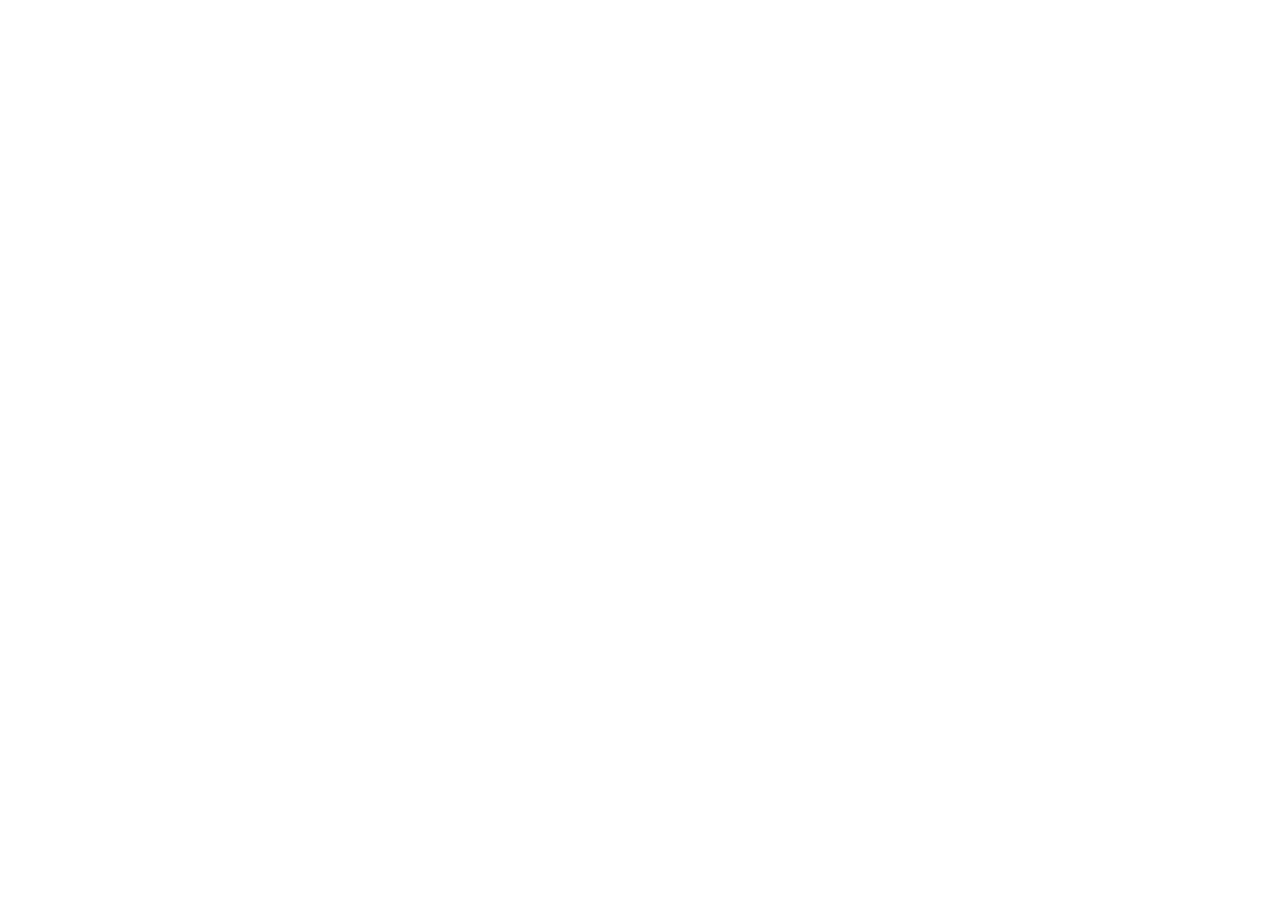
==== index.html @ bda752a5 "Init : Création du dépôt, arborescencedes fichiers et structures HTML de base" ====
<!DOCTYPE html>
<html lang="en">
<head>
    <meta charset="UTF-8">
    <meta name="viewport" content="width=device-width, initial-scale=1.0">
    <title>AfriTalent</title>
    <!-- Lien google fonts -->
    <link rel="stylesheet" href="https://fonts.google.com/specimen/Montserrat">
    <!-- Lien CSS personnel -->
    <link rel="stylesheet" href="CSS/style.css" type="text/css">
    <!-- Lien Bootstrap via CDN : Feuille de style -->
    <link rel="stylesheet" href="https://cdn.jsdelivr.net/npm/bootstrap@5.3.0/dist/css/bootstrap.min.css">
</head>
<body>

    <!-- Contenu de la page -->

    <!-- Bootstrap 5 via CDN: script JavaScript -->
    <script src="https://cdn.jsdelivr.net/npm/bootstrap@5.3.0/dist/js/bootstrap.bundle.min.js"></script>
    
    <!-- Script JS -->
    <script src="JS/main.js"></script>
</body>
</html>
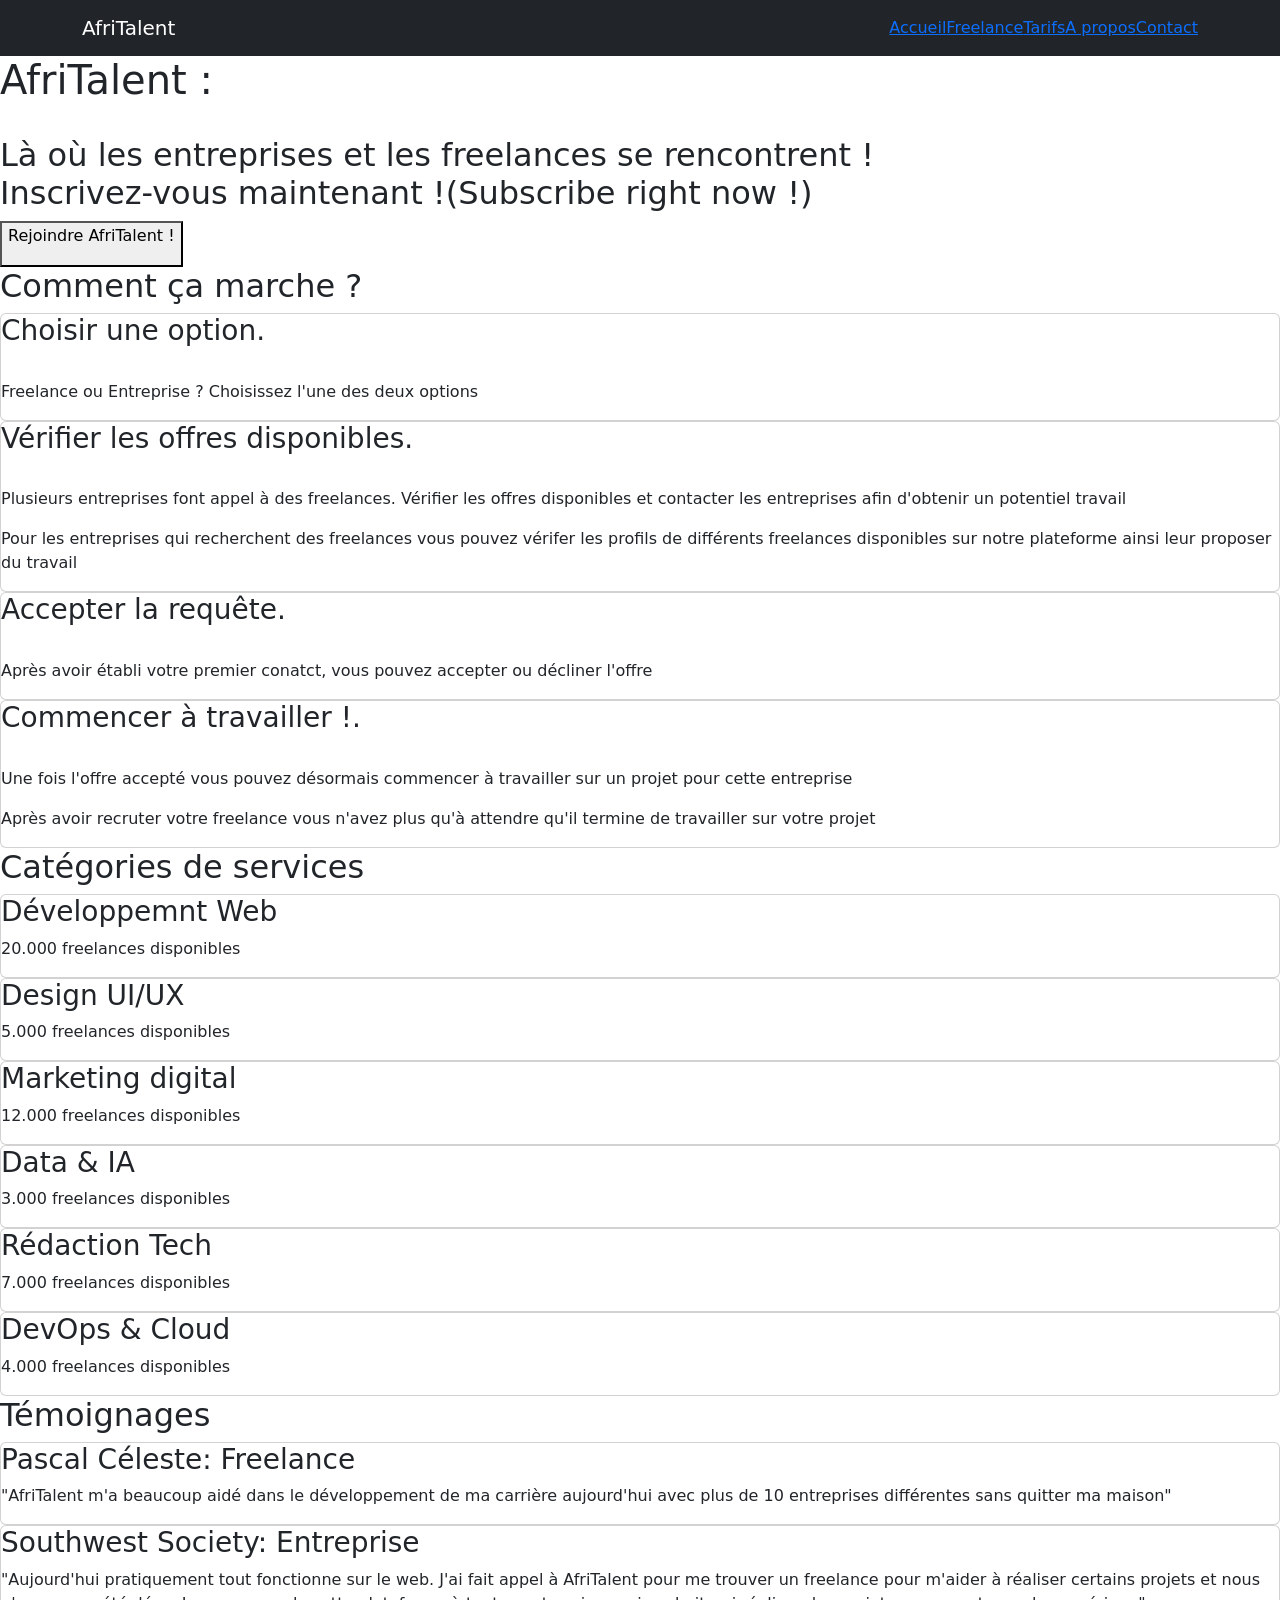
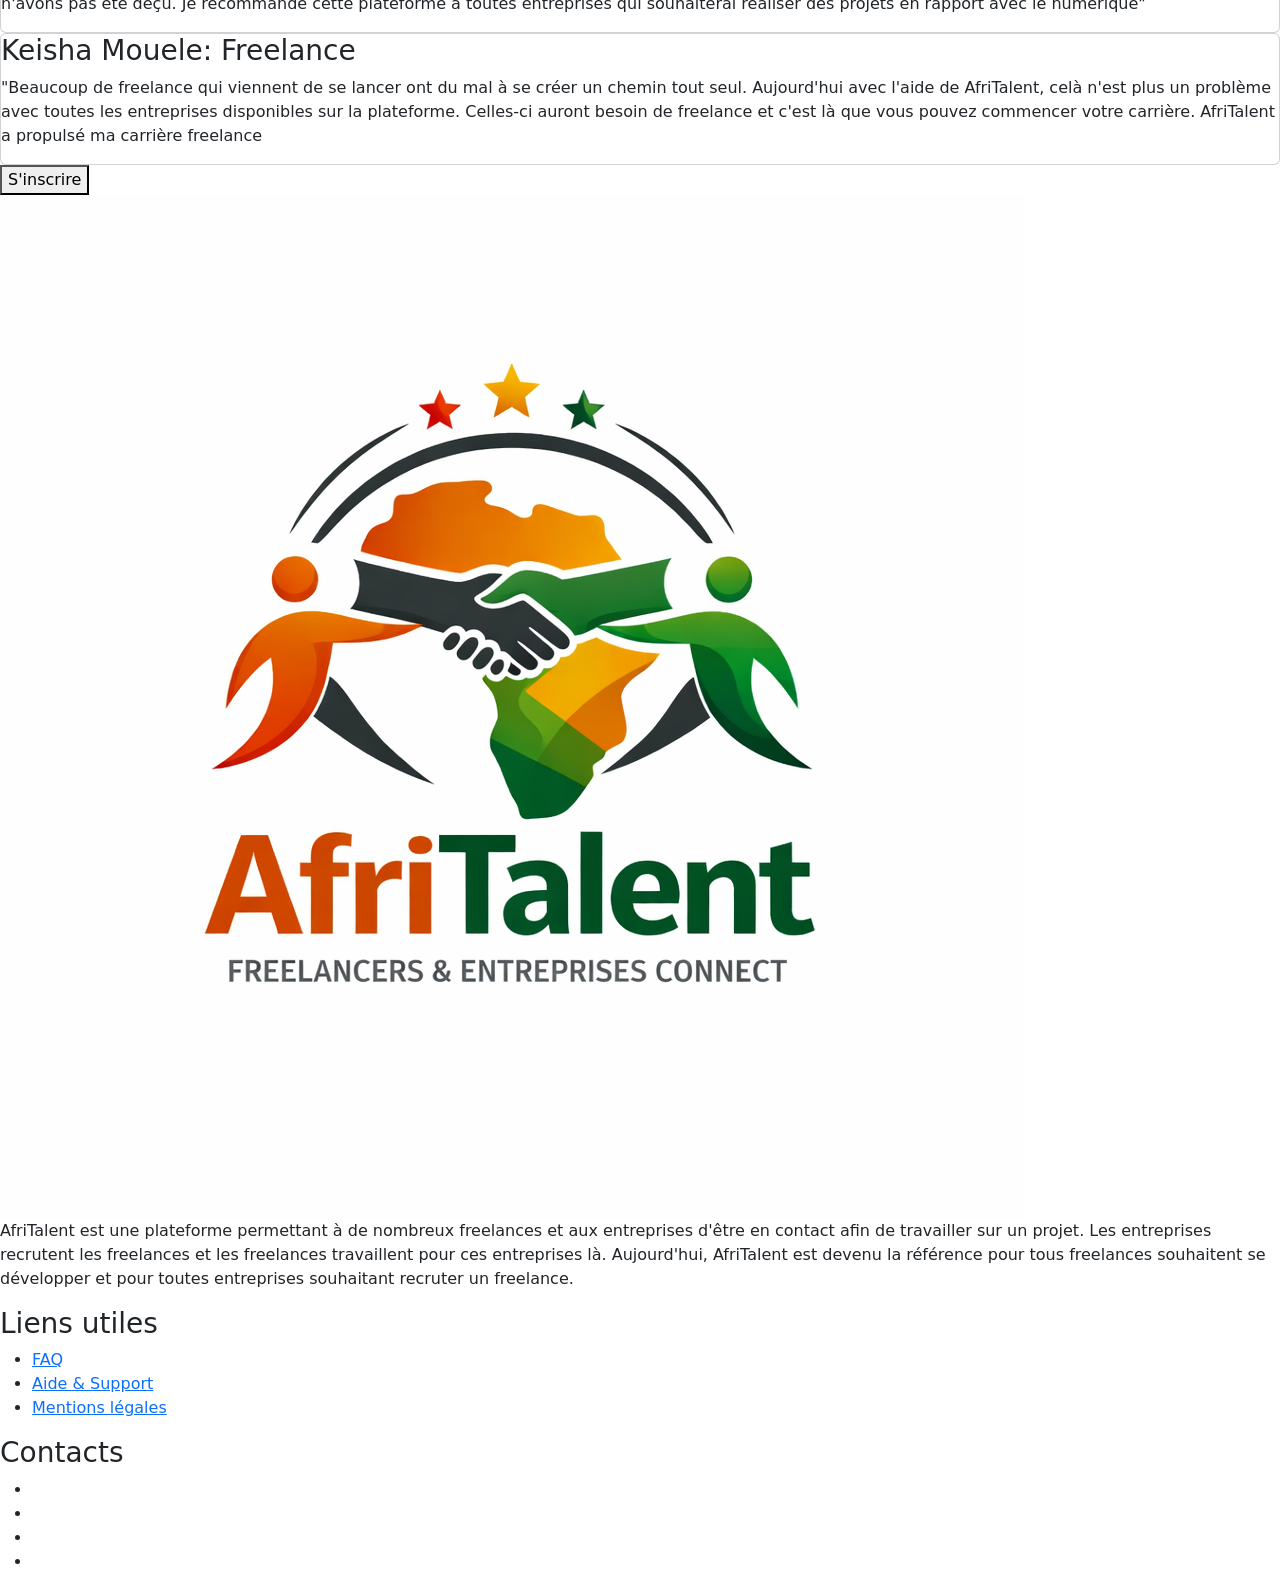
==== commit d4c9a51d: "HTML Structure complète des 5 pages avec sections et contenu texte" ====
--- a/index.html
+++ b/index.html
@@ -12,8 +12,196 @@
     <link rel="stylesheet" href="https://cdn.jsdelivr.net/npm/bootstrap@5.3.0/dist/css/bootstrap.min.css">
 </head>
 <body>
-
-    <!-- Contenu de la page -->
+    <nav class="navbar navbar-expand-lg navbar-dark bg-dark">
+        <div class="container">
+            <a href="index.html" class="navbar-brand">AfriTalent</a>
+            <button class="navbar-toggler" type="button" data-bs-toggle="collapse" data-bs-target="#navMenu" aria-controls="navMenu" aria-expanded="false" aria-label="Toggle navigation">
+                <span class="navbar-toggler-icon"></span>
+            </button>
+            <div class="collapse navbar-collapse" id="navMenu">
+                <ul class="navbar-nav ms-auto">
+                    <li class="nav-item">
+                        <a href="#hero">Accueil</a>
+                    </li>
+                    <li class="nav-item">
+                        <a href="freelances.html">Freelance</a>
+                    </li>
+                    <li class="nav-item">
+                        <a href="tarifs.html">Tarifs</a>
+                    </li>
+                    <li class="nav-item">
+                        <a href="about.html">A propos</a>
+                    </li>
+                    <li class="nav-item">
+                        <a href="contacts.html">Contact</a>
+                    </li>
+                </ul>
+            </div>
+        </div>
+    </nav>
+    <section id="hero">
+        <h1>
+            AfriTalent :
+        </h1> <br>
+        <h2>
+            Là où les entreprises et les freelances se rencontrent ! <br>
+            Inscrivez-vous maintenant !(Subscribe right now !)
+        </h2>
+        <!-- Compteurs JavaScript -->
+        <div>
+            <button id="cta1"><p>Rejoindre AfriTalent !</p></button>
+        </div>
+    </section>
+    <section id="comment_ca_marche">
+        <h2>Comment ça marche ?</h2>
+        <div id="container">
+            <div class="card" id="first">
+                <i class="bi bi-1-circle"></i>
+                <h3>
+                    Choisir une option.
+                </h3><br>
+                <p>Freelance ou Entreprise ? Choisissez l'une des deux options</p>
+            </div>
+            <div class="card" id="second">
+                <i class="bi bi-2-circle"></i>
+                <h3>
+                    Vérifier les offres disponibles.
+                </h3><br>
+                <p>Plusieurs entreprises font appel à des freelances. Vérifier les offres disponibles et contacter les entreprises afin d'obtenir un potentiel travail</p>
+                <p>Pour les entreprises qui recherchent des freelances vous pouvez vérifer les profils de différents freelances disponibles sur notre plateforme ainsi leur proposer du travail</p>
+            </div>
+            <div class="card" id="third">
+                <i class="bi bi-3-circle"></i>
+                <h3>
+                    Accepter la requête.
+                </h3><br>
+                <p>Après avoir établi votre premier conatct, vous pouvez accepter ou décliner l'offre</p>
+            </div>
+            <div class="card" id="fourth">
+                <i class="bi bi-4-circle"></i>
+                <h3>
+                    Commencer à travailler !.
+                </h3><br>
+                <p>Une fois l'offre accepté vous pouvez désormais commencer à travailler sur un projet pour cette entreprise</p>
+                <p>Après avoir recruter votre freelance vous n'avez plus qu'à attendre qu'il termine de travailler sur votre projet</p>
+            </div>
+        </div>
+    </section>
+    <section id="categories_de_service">
+        <h2>Catégories de services</h2>
+        <div id="container_2">
+            <div class="card" id="div1">
+                <h3>Développemnt Web</h3>
+                <p>20.000 freelances disponibles</p>
+            </div>        
+            <div class="card" id="div2">
+                <h3>Design UI/UX</h3>
+                <p>5.000 freelances disponibles</p>
+            </div>
+            <div class="card" id="div3">
+                <h3>Marketing digital</h3>
+                <p>12.000 freelances disponibles</p>
+            </div>
+            <div class="card" id="div4">
+                <h3>Data & IA</h3>
+                <p>3.000 freelances disponibles</p>
+            </div>
+            <div class="card" id="div5">
+                <h3>Rédaction Tech</h3>
+                <p>7.000 freelances disponibles</p>
+            </div>
+            <div class="card" id="div6">
+                <h3>DevOps & Cloud</h3>
+                <p>4.000 freelances disponibles</p>
+            </div>
+        </div>
+    </section>
+    <section id="temoignages">
+        <h2>Témoignages</h2>
+        <div id="container_3">
+            <div class="card" id="tem1">
+                <i class="bi bi-person"></i>
+                <h3>Pascal Céleste: Freelance</h3>
+                <p>"AfriTalent m'a beaucoup aidé dans le développement de ma carrière aujourd'hui avec plus de 10 entreprises différentes sans quitter ma maison"</p>
+                <i class="bi bi-star-fill"></i>
+                <i class="bi bi-star-fill"></i>
+                <i class="bi bi-star-fill"></i>
+                <i class="bi bi-star-fill"></i>
+                <i class="bi bi-star-fill"></i>
+            </div>
+            <div class="card" id="tem2">
+                <i class="bi bi-people"></i>
+                <h3>Southwest Society: Entreprise</h3>
+                <p>"Aujourd'hui pratiquement tout fonctionne sur le web. J'ai fait appel à AfriTalent pour me trouver un freelance pour m'aider à réaliser certains projets et nous n'avons pas été déçu. Je recommande cette plateforme à toutes entreprises qui souhaiterai réaliser des projets en rapport avec le numérique"</p>
+                <i class="bi bi-star-fill"></i>
+                <i class="bi bi-star-fill"></i>
+                <i class="bi bi-star-fill"></i>
+                <i class="bi bi-star-fill"></i>
+                <i class="bi bi-star-half"></i>
+            </div>
+            <div class="card" id="tem3">
+                <i class="bi bi-person"></i>
+                <h3>Keisha Mouele: Freelance</h3>
+                <p>"Beaucoup de freelance qui viennent de se lancer ont du mal à se créer un chemin tout seul. Aujourd'hui avec l'aide de AfriTalent, celà n'est plus un problème avec toutes les entreprises disponibles sur la plateforme. Celles-ci auront besoin de freelance et c'est là que vous pouvez commencer votre carrière. AfriTalent a propulsé ma carrière freelance</p>
+                <i class="bi bi-star-fill"></i>
+                <i class="bi bi-star-fill"></i>
+                <i class="bi bi-star-fill"></i>
+                <i class="bi bi-star-fill"></i>
+                <i class="bi bi-star-fill"></i>
+            </div>
+        </div>
+    </section>
+    <section id="cta">
+        <button>S'inscrire</button>
+    </section>
+    <footer>
+        <div id="container_4">
+            <div id="col1">
+                <img src="images/AfriTalent.png" alt="Logo de AfriTalent" id="logo">
+                <p>AfriTalent est une plateforme permettant à de nombreux freelances et aux entreprises d'être en contact afin de travailler sur un projet. Les entreprises recrutent les freelances et les freelances travaillent pour ces entreprises là. Aujourd'hui, AfriTalent est devenu la référence pour tous freelances souhaitent se développer et pour toutes entreprises souhaitant recruter un freelance.</p>
+            </div>
+            <div id="col2">
+                <h3>Liens utiles</h3>
+                <ul>
+                    <li>
+                        <a href="">FAQ</a>
+                    </li>
+                    <li>
+                        <a href="">Aide & Support</a>
+                    </li>
+                    <li>
+                        <a href="">Mentions légales</a>
+                    </li>
+                </ul>
+            </div>
+            <div id="col3"></div>
+            <div id="col4">
+                <h3>Contacts</h3>
+                <ul>
+                    <li>
+                        <a href="">
+                            <i class="bi bi-facebook"></i>
+                        </a>
+                    </li>
+                    <li>
+                        <a href="">
+                            <i class="bi bi-whatsapp"></i>
+                        </a>
+                    </li>
+                    <li>
+                        <a href="">
+                            <i class="bi bi-instagram"></i>
+                        </a>
+                    </li>
+                    <li>
+                        <a href="">
+                            <i class="bi bi-twitter"></i>
+                        </a>
+                    </li>
+                </ul>
+            </div>
+        </div>
+    </footer>
 
     <!-- Bootstrap 5 via CDN: script JavaScript -->
     <script src="https://cdn.jsdelivr.net/npm/bootstrap@5.3.0/dist/js/bootstrap.bundle.min.js"></script>
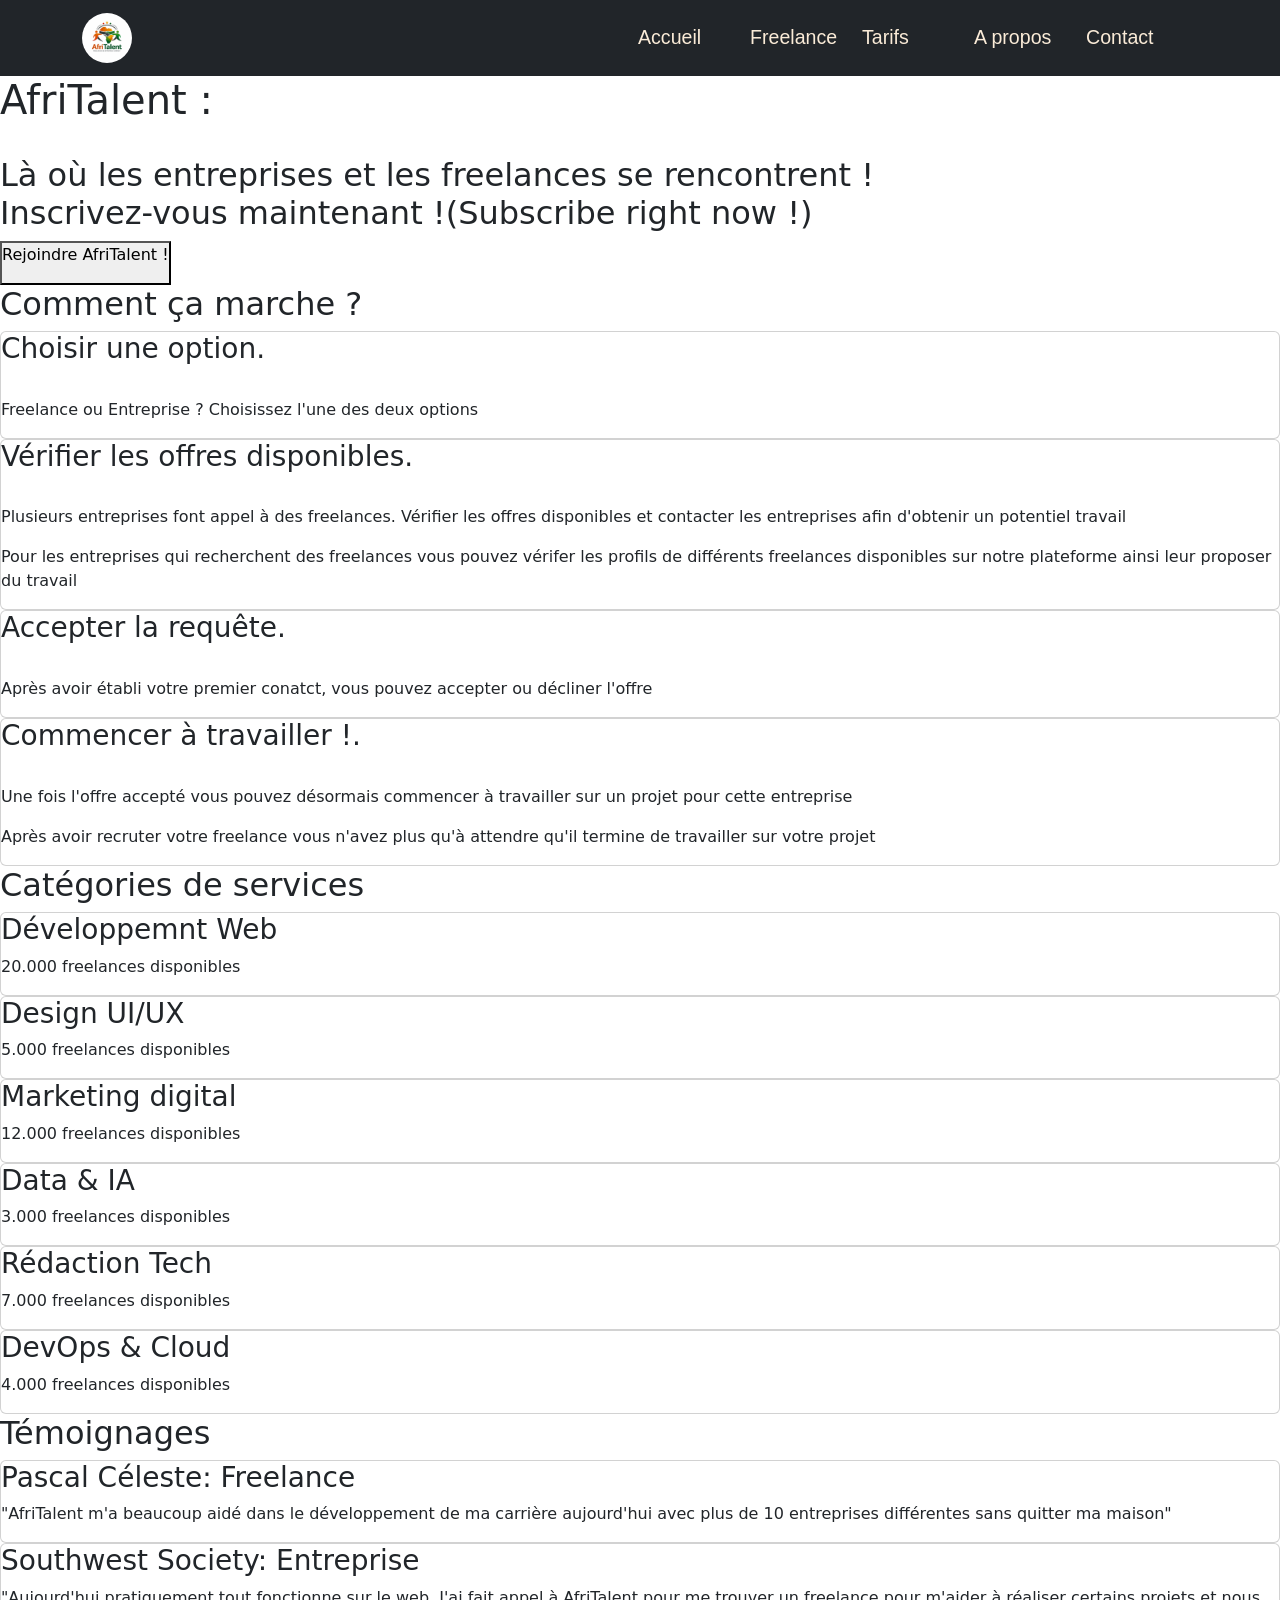
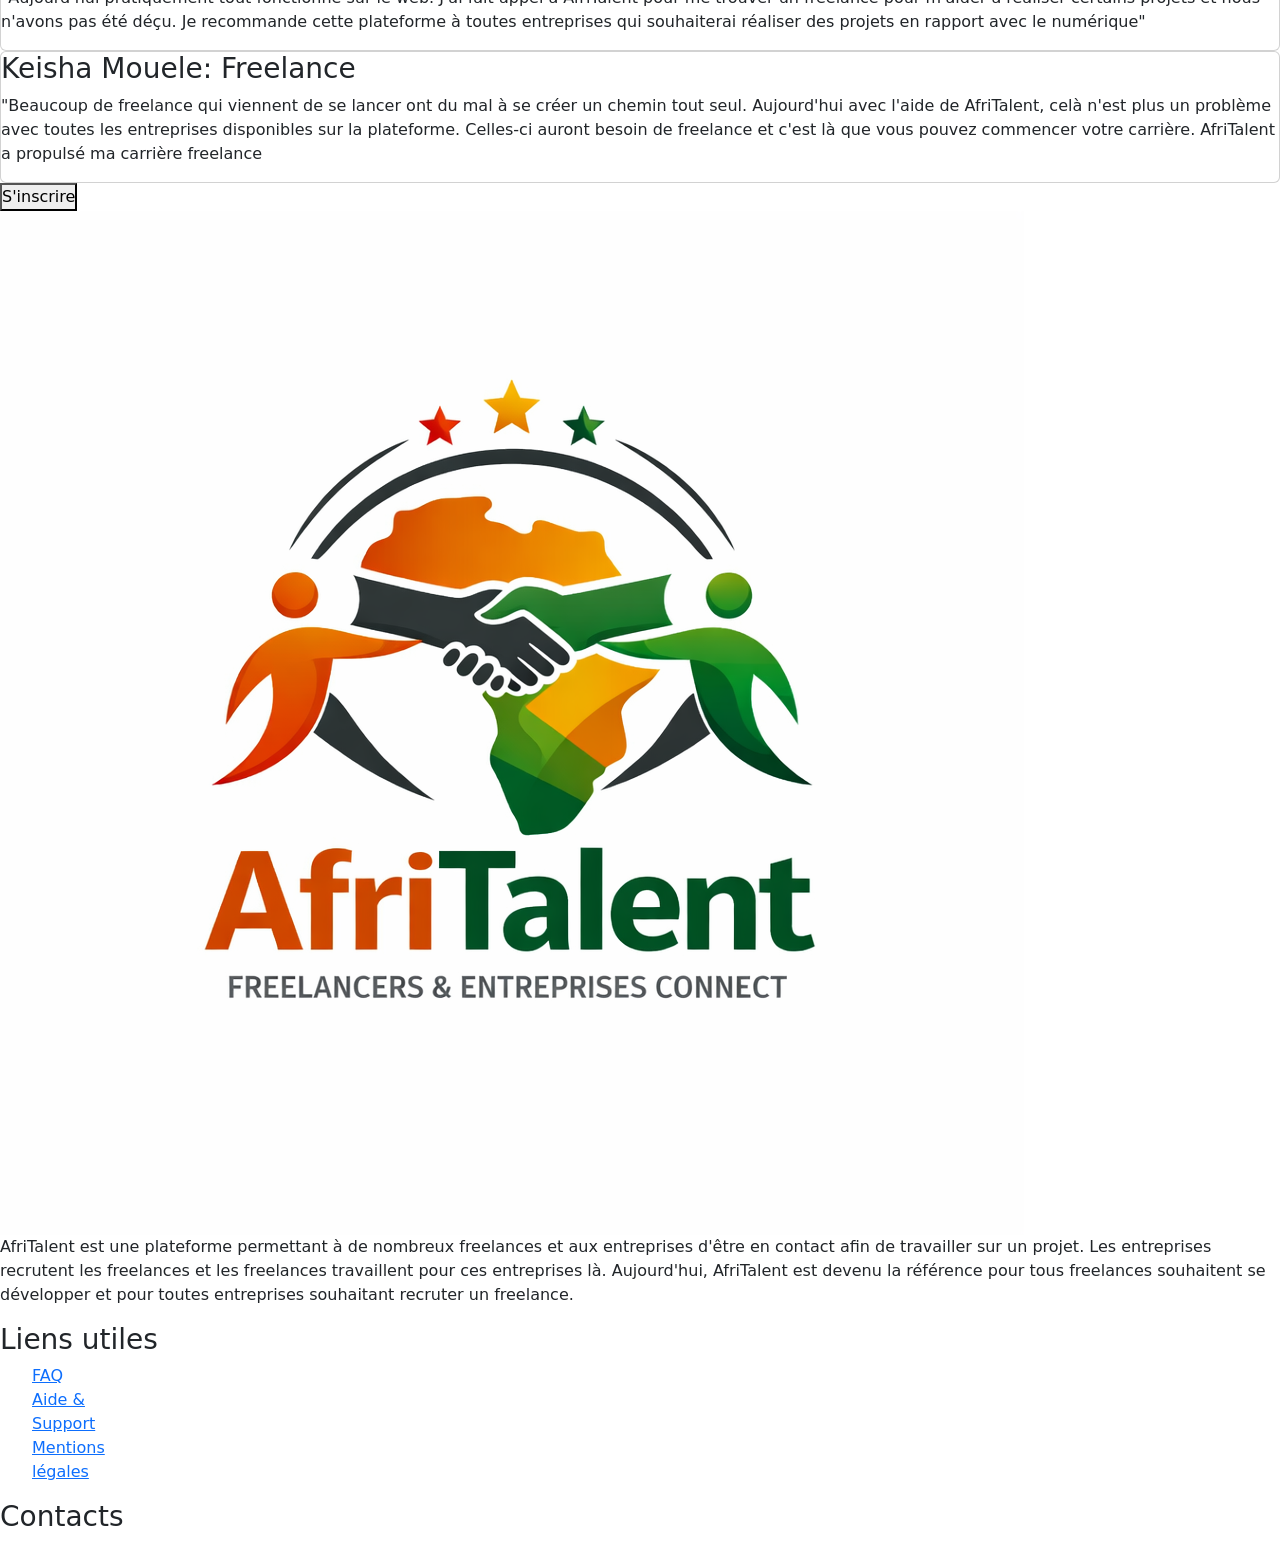
==== commit 6956d69a: "CSS : variables, typographie, layout général et style de base" ====
--- a/index.html
+++ b/index.html
@@ -14,7 +14,9 @@
 <body>
     <nav class="navbar navbar-expand-lg navbar-dark bg-dark">
         <div class="container">
-            <a href="index.html" class="navbar-brand">AfriTalent</a>
+            <a href="#hero.html" class="navbar-brand">
+                <img src="images/AfriTalent.png" alt="">
+            </a>
             <button class="navbar-toggler" type="button" data-bs-toggle="collapse" data-bs-target="#navMenu" aria-controls="navMenu" aria-expanded="false" aria-label="Toggle navigation">
                 <span class="navbar-toggler-icon"></span>
             </button>
--- a/CSS/style.css
+++ b/CSS/style.css
@@ -0,0 +1,37 @@
+:root{
+    --couleur-principale: #55a630;
+    --couleur-secondaire: #31572c;
+    --couleur-tertiaire:  #007f5f;
+    --quatrième-couleur:  #2b9348;
+    --first-google-fonts: 'Nunito Sans', sans-serif;
+    --second-google-fonts: 'Montserrat', sans-serif;
+}
+/* Reset CSS */
+*{
+    margin: 0;
+    padding: 0;
+    box-sizing: border-box;
+}
+#navMenu ul{
+    display: flex;
+    justify-content: space-between;
+}
+li{
+    width: 7em;
+    list-style: none;
+
+}
+.navbar-brand img{
+    width: 50px;
+    border-radius: 2em;
+}
+.nav-item a{
+    font-size: 1.225em;
+    font-family: 'Montserrat', sans-serif;
+    text-decoration: none;
+    color: antiquewhite;
+}
+/* Changement de couleur de texte lors du survole */
+a:hover{
+    color: gray;
+}
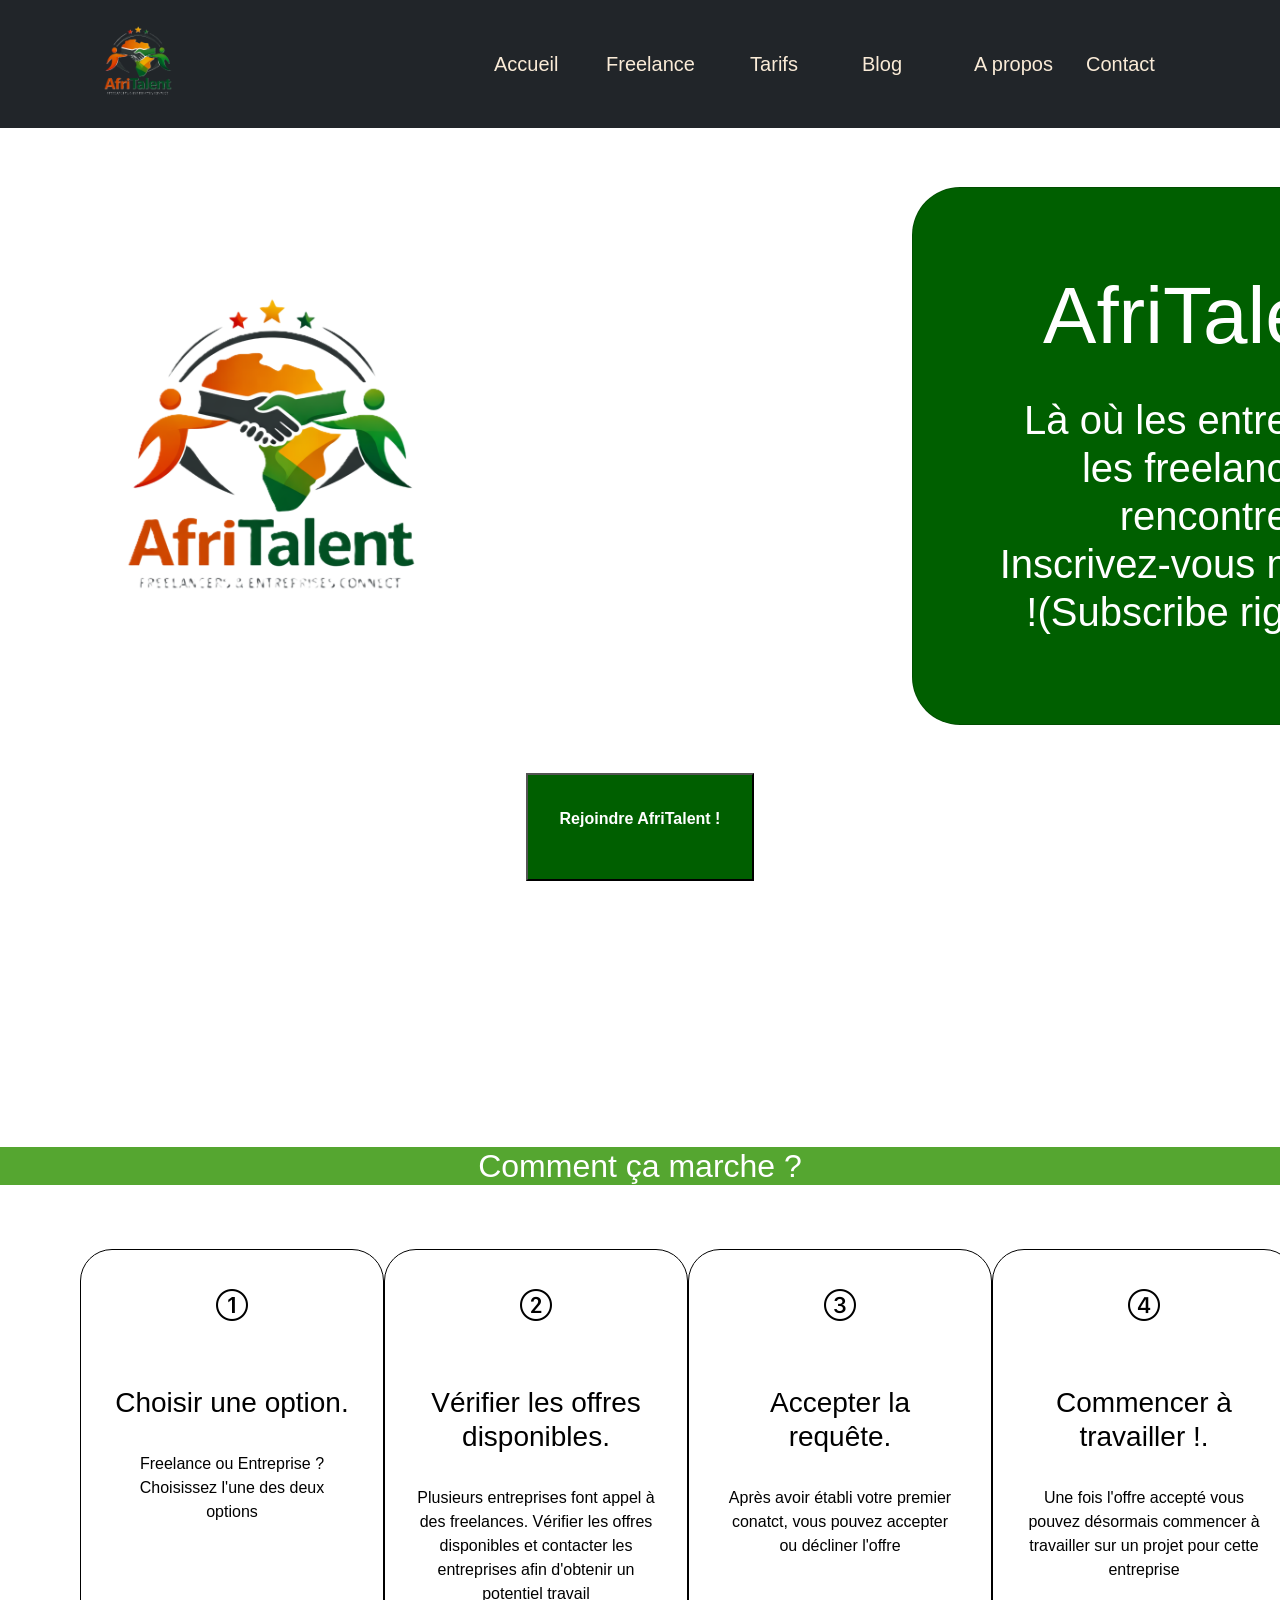
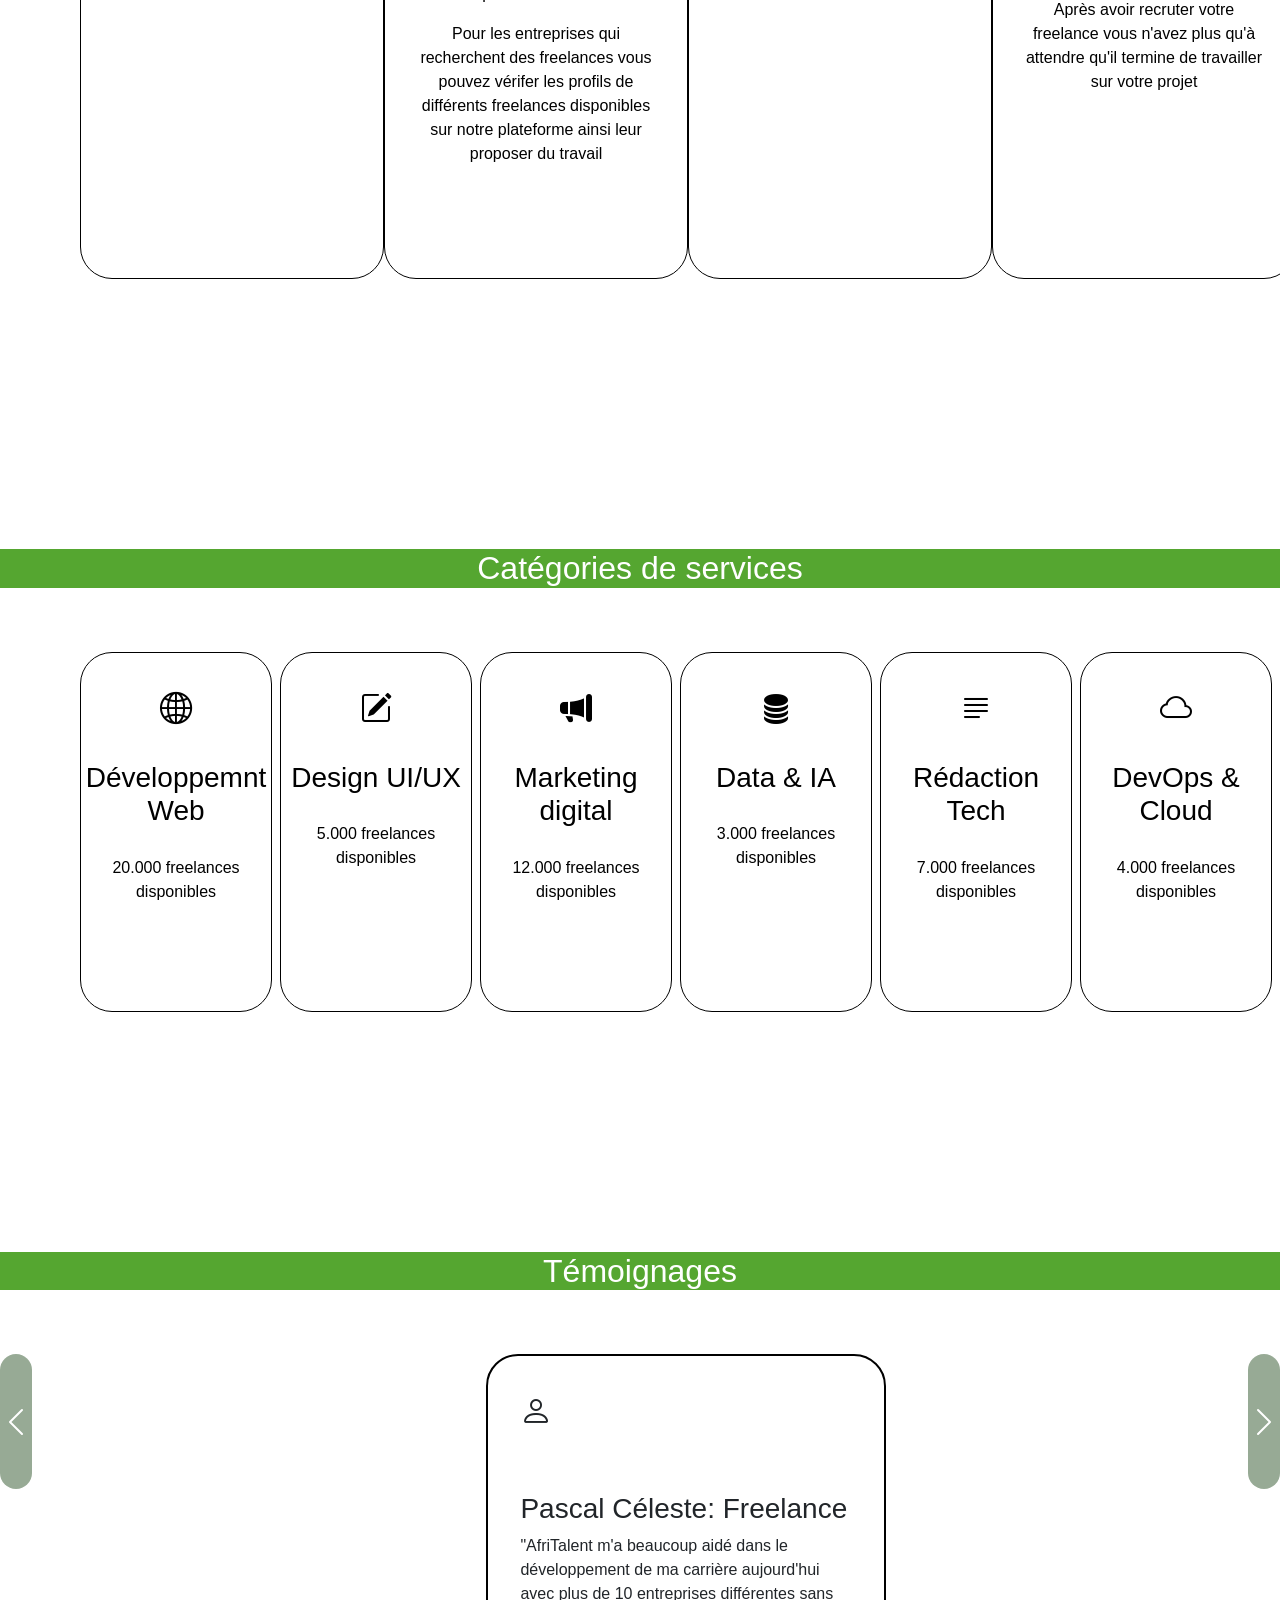
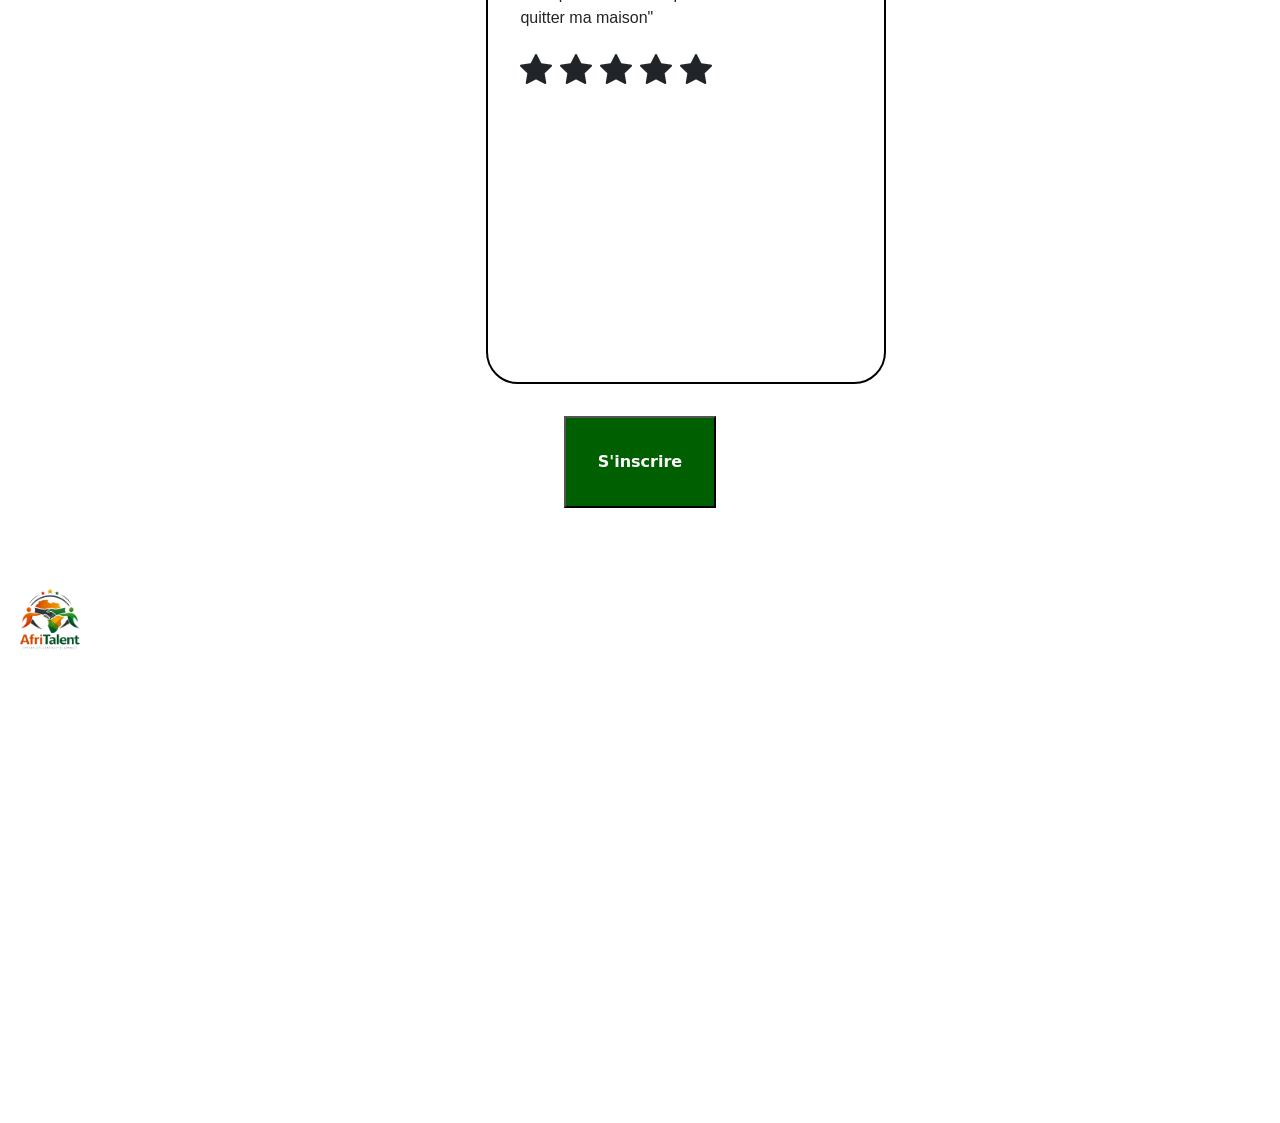
==== commit 7bd28380: "CSS : Bento Grid, section hero et catégories, effets hover" ====
--- a/index.html
+++ b/index.html
@@ -8,48 +8,62 @@
     <link rel="stylesheet" href="https://fonts.google.com/specimen/Montserrat">
     <!-- Lien CSS personnel -->
     <link rel="stylesheet" href="CSS/style.css" type="text/css">
+    <!-- Lien Bootstrap via CDN : Icone -->
+     <link rel="stylesheet" href="https://cdn.jsdelivr.net/npm/bootstrap-icons@1.11.3/font/bootstrap-icons.min.css">
     <!-- Lien Bootstrap via CDN : Feuille de style -->
     <link rel="stylesheet" href="https://cdn.jsdelivr.net/npm/bootstrap@5.3.0/dist/css/bootstrap.min.css">
 </head>
-<body>
-    <nav class="navbar navbar-expand-lg navbar-dark bg-dark">
-        <div class="container">
-            <a href="#hero.html" class="navbar-brand">
-                <img src="images/AfriTalent.png" alt="">
-            </a>
-            <button class="navbar-toggler" type="button" data-bs-toggle="collapse" data-bs-target="#navMenu" aria-controls="navMenu" aria-expanded="false" aria-label="Toggle navigation">
-                <span class="navbar-toggler-icon"></span>
-            </button>
-            <div class="collapse navbar-collapse" id="navMenu">
-                <ul class="navbar-nav ms-auto">
-                    <li class="nav-item">
-                        <a href="#hero">Accueil</a>
-                    </li>
-                    <li class="nav-item">
-                        <a href="freelances.html">Freelance</a>
-                    </li>
-                    <li class="nav-item">
-                        <a href="tarifs.html">Tarifs</a>
-                    </li>
-                    <li class="nav-item">
-                        <a href="about.html">A propos</a>
-                    </li>
-                    <li class="nav-item">
-                        <a href="contacts.html">Contact</a>
-                    </li>
-                </ul>
-            </div>
-        </div>
-    </nav>
+<body id="index" class="">
+    <header>
+        <nav class="navbar navbar-expand-lg navbar-dark bg-dark">
+            <div class="container">
+                <img src="images/AfriTalent No background.png" alt="Logo AfriTalent">
+                <button class="navbar-toggler" type="button" data-bs-toggle="collapse" data-bs-target="#navMenu" aria-controls="navMenu" aria-expanded="false" aria-label="Toggle navigation">
+                    <span class="navbar-toggler-icon"></span>
+                </button>
+                <div class="collapse navbar-collapse" id="navMenu">
+                    <ul class="navbar-nav ms-auto">
+                        <li class="nav-item">
+                            <a href="#hero">Accueil</a>
+                        </li>
+                        <li class="nav-item">
+                            <a href="freelances.html">Freelance</a>
+                        </li>
+                        <li class="nav-item">
+                            <a href="tarifs.html">Tarifs</a>
+                        </li>
+                        <li class="nav-item">
+                            <a href="about.html">Blog</a>
+                        </li>
+                        <li class="nav-item">
+                            <a href="about.html">A propos</a>
+                        </li>
+                        <li class="nav-item">
+                            <a href="contacts.html">Contact</a>
+                        </li>
+                    </ul>
+                </div>
+            </div>
+        </nav>
+    </header>
     <section id="hero">
-        <h1>
-            AfriTalent :
-        </h1> <br>
-        <h2>
-            Là où les entreprises et les freelances se rencontrent ! <br>
-            Inscrivez-vous maintenant !(Subscribe right now !)
-        </h2>
-        <!-- Compteurs JavaScript -->
+        <ul>
+            <li>
+                <img src="images/AfriTalent No background.png" alt="Logo AfriTalent">
+            </li>
+            <li>
+                <div class="card" id="main_card">
+                    <h1>
+                        AfriTalent :
+                    </h1> <br>
+                    <h2>
+                        Là où les entreprises et les freelances se rencontrent ! <br>
+                        Inscrivez-vous maintenant !(Subscribe right now !)
+                    </h2>
+                    <!-- Compteurs JavaScript -->
+                </div>
+            </li>
+        </ul>
         <div>
             <button id="cta1"><p>Rejoindre AfriTalent !</p></button>
         </div>
@@ -93,26 +107,32 @@
         <h2>Catégories de services</h2>
         <div id="container_2">
             <div class="card" id="div1">
+                <i class="bi bi-globe2"></i>
                 <h3>Développemnt Web</h3>
                 <p>20.000 freelances disponibles</p>
             </div>        
             <div class="card" id="div2">
+                <i class="bi bi-pencil-square"></i>
                 <h3>Design UI/UX</h3>
                 <p>5.000 freelances disponibles</p>
             </div>
             <div class="card" id="div3">
+                <i class="bi bi-megaphone-fill"></i>
                 <h3>Marketing digital</h3>
                 <p>12.000 freelances disponibles</p>
             </div>
             <div class="card" id="div4">
+                <i class="bi bi-database-fill"></i>
                 <h3>Data & IA</h3>
                 <p>3.000 freelances disponibles</p>
             </div>
             <div class="card" id="div5">
+                <i class="bi bi-justify-left"></i>
                 <h3>Rédaction Tech</h3>
                 <p>7.000 freelances disponibles</p>
             </div>
             <div class="card" id="div6">
+                <i class="bi bi-cloud"></i>
                 <h3>DevOps & Cloud</h3>
                 <p>4.000 freelances disponibles</p>
             </div>
@@ -120,37 +140,96 @@
     </section>
     <section id="temoignages">
         <h2>Témoignages</h2>
-        <div id="container_3">
-            <div class="card" id="tem1">
-                <i class="bi bi-person"></i>
-                <h3>Pascal Céleste: Freelance</h3>
-                <p>"AfriTalent m'a beaucoup aidé dans le développement de ma carrière aujourd'hui avec plus de 10 entreprises différentes sans quitter ma maison"</p>
-                <i class="bi bi-star-fill"></i>
-                <i class="bi bi-star-fill"></i>
-                <i class="bi bi-star-fill"></i>
-                <i class="bi bi-star-fill"></i>
-                <i class="bi bi-star-fill"></i>
-            </div>
-            <div class="card" id="tem2">
-                <i class="bi bi-people"></i>
-                <h3>Southwest Society: Entreprise</h3>
-                <p>"Aujourd'hui pratiquement tout fonctionne sur le web. J'ai fait appel à AfriTalent pour me trouver un freelance pour m'aider à réaliser certains projets et nous n'avons pas été déçu. Je recommande cette plateforme à toutes entreprises qui souhaiterai réaliser des projets en rapport avec le numérique"</p>
-                <i class="bi bi-star-fill"></i>
-                <i class="bi bi-star-fill"></i>
-                <i class="bi bi-star-fill"></i>
-                <i class="bi bi-star-fill"></i>
-                <i class="bi bi-star-half"></i>
-            </div>
-            <div class="card" id="tem3">
-                <i class="bi bi-person"></i>
-                <h3>Keisha Mouele: Freelance</h3>
-                <p>"Beaucoup de freelance qui viennent de se lancer ont du mal à se créer un chemin tout seul. Aujourd'hui avec l'aide de AfriTalent, celà n'est plus un problème avec toutes les entreprises disponibles sur la plateforme. Celles-ci auront besoin de freelance et c'est là que vous pouvez commencer votre carrière. AfriTalent a propulsé ma carrière freelance</p>
-                <i class="bi bi-star-fill"></i>
-                <i class="bi bi-star-fill"></i>
-                <i class="bi bi-star-fill"></i>
-                <i class="bi bi-star-fill"></i>
-                <i class="bi bi-star-fill"></i>
-            </div>
+        <div id="testimonialsCarousel" class="carousel slide" data-bs-ride="carousel">
+            <!-- Indicateurs optionels -->
+             <div class="carousel-indicators">
+                <button type="button" data-bs-target="#testimonialsCarousel" data-bs-slide-to="0" class="active" aria-current="true" aria-label="Témoignage 1"></button>
+                <button type="button" data-bs-target="#testimonialsCarousel" data-bs-slide-to="1" class="active" aria-current="true" aria-label="Témoignage 2"></button>
+                <button type="button" data-bs-target="#testimonialsCarousel" data-bs-slide-to="2" class="active" aria-current="true" aria-label="Témoignage 3"></button>
+                <button type="button" data-bs-target="#testimonialsCarousel" data-bs-slide-to="3" class="active" aria-current="true" aria-label="Témoignage 4"></button>
+                <button type="button" data-bs-target="#testimonialsCarousel" data-bs-slide-to="4" class="active" aria-current="true" aria-label="Témoignage 5"></button>
+             </div>
+             <div class="carousel-inner">
+                <div class="carousel-item active">
+                    <div class="card" id="tem1">
+                        <i class="bi bi-person"></i>
+                        <h3>Pascal Céleste: Freelance</h3>
+                        <p>"AfriTalent m'a beaucoup aidé dans le développement de ma carrière aujourd'hui avec plus de 10 entreprises différentes sans quitter ma maison"</p>
+                        <div class="d-flex gap-2">
+                            <i class="bi bi-star-fill"></i>
+                            <i class="bi bi-star-fill"></i>
+                            <i class="bi bi-star-fill"></i>
+                            <i class="bi bi-star-fill"></i>
+                            <i class="bi bi-star-fill"></i>
+                        </div>
+                    </div>
+                </div>
+                <div class="carousel-item">
+                    <div class="card" id="tem2">
+                        <i class="bi bi-people"></i>
+                        <h3>Southwest Society: Entreprise</h3>
+                        <p>"Aujourd'hui pratiquement tout fonctionne sur le web. J'ai fait appel à AfriTalent pour me trouver un freelance pour m'aider à réaliser certains projets et nous n'avons pas été déçu. Je recommande cette plateforme à toutes entreprises qui souhaiterai réaliser des projets en rapport avec le numérique"</p>
+                        <div class="d-flex gap-2">
+                            <i class="bi bi-star-fill"></i>
+                            <i class="bi bi-star-fill"></i>
+                            <i class="bi bi-star-fill"></i>
+                            <i class="bi bi-star-fill"></i>
+                            <i class="bi bi-star-fill"></i>
+                        </div>
+                    </div>
+                </div>
+                <div class="carousel-item">
+                    <div class="card" id="tem3">
+                        <i class="bi bi-person"></i>
+                        <h3>Moise Bissila: Freelance</h3>
+                        <p>"Au début de ma carrière je ne savais pas où trouver des clients, j'étais complètement perdu et un jour un ami m'a parlé d'AfriTalent; j'ai essayé et j'ai trouvé un client en un temps record. Merci beaucoup à AfriTalent"</p>
+                        <div class="d-flex gap-2">
+                            <i class="bi bi-star-fill"></i>
+                            <i class="bi bi-star-fill"></i>
+                            <i class="bi bi-star-fill"></i>
+                            <i class="bi bi-star-fill"></i>
+                            <i class="bi bi-star-fill"></i>
+                        </div>
+                    </div>
+                </div>
+                <div class="carousel-item">
+                    <div class="card" id="tem4">
+                        <i class="bi bi-people"></i>
+                        <h3>Clothes' City: Entreprise</h3>
+                        <p>"En tant que marque de vêtement, un site web est un outil important pour faciliter les commandes et le marketing de la marque. Nous avons eu du mal pour trouver un freelance de qualité mais grâce à AfriTalent il nous a suffit de quelques cliques pour en avoir un. Merci à eux"</p>
+                        <div class="d-flex gap-2">
+                            <i class="bi bi-star-fill"></i>
+                            <i class="bi bi-star-fill"></i>
+                            <i class="bi bi-star-fill"></i>
+                            <i class="bi bi-star-fill"></i>
+                            <i class="bi bi-star-fill"></i>
+                        </div>
+                    </div>
+                </div>
+                <div class="carousel-item">
+                    <div class="card" id="tem5">
+                        <i class="bi bi-person"></i>
+                        <h3>Keisha Mouele: Freelance</h3>
+                        <p>"Beaucoup de freelance qui viennent de se lancer ont du mal à se créer un chemin tout seul. Aujourd'hui avec l'aide de AfriTalent, celà n'est plus un problème avec toutes les entreprises disponibles sur la plateforme. Celles-ci auront besoin de freelance et c'est là que vous pouvez commencer votre carrière. AfriTalent a propulsé ma carrière freelance</p>
+                        <div class="d-flex gap-2">
+                            <i class="bi bi-star-fill"></i>
+                            <i class="bi bi-star-fill"></i>
+                            <i class="bi bi-star-fill"></i>
+                            <i class="bi bi-star-fill"></i>
+                            <i class="bi bi-star-fill"></i>
+                        </div> 
+                    </div>
+                </div>
+             </div>
+             <!-- Contrôles précédent/suivant -->
+              <button class="carousel-control-prev" type="button" data-bs-target="#testimonialsCarousel" data-bs-slide="prev" id="prev">
+                <span class="carousel-control-prev-icon" aria-hidden="true"></span>
+                <span class="visually-hidden">Précédent</span>
+              </button>
+              <button class="carousel-control-next" type="button" data-bs-target="#testimonialsCarousel" data-bs-slide="next" id="next">
+                <span class="carousel-control-next-icon" aria-hidden="true"></span>
+                <span class="visually-hidden">suivant</span>
+              </button>
         </div>
     </section>
     <section id="cta">
@@ -159,7 +238,7 @@
     <footer>
         <div id="container_4">
             <div id="col1">
-                <img src="images/AfriTalent.png" alt="Logo de AfriTalent" id="logo">
+                <img src="images/AfriTalent No background.png" alt="Logo de AfriTalent" id="logo">
                 <p>AfriTalent est une plateforme permettant à de nombreux freelances et aux entreprises d'être en contact afin de travailler sur un projet. Les entreprises recrutent les freelances et les freelances travaillent pour ces entreprises là. Aujourd'hui, AfriTalent est devenu la référence pour tous freelances souhaitent se développer et pour toutes entreprises souhaitant recruter un freelance.</p>
             </div>
             <div id="col2">
@@ -181,22 +260,22 @@
                 <h3>Contacts</h3>
                 <ul>
                     <li>
-                        <a href="">
+                        <a href="https://www.facebook.com" target="_blank">
                             <i class="bi bi-facebook"></i>
                         </a>
                     </li>
                     <li>
-                        <a href="">
+                        <a href="https://wa.me/221760229040" target="_blank">
                             <i class="bi bi-whatsapp"></i>
                         </a>
                     </li>
                     <li>
-                        <a href="">
+                        <a href="https://www.instagram.com/keishaninho" target="_blank">
                             <i class="bi bi-instagram"></i>
                         </a>
                     </li>
                     <li>
-                        <a href="">
+                        <a href="https://www.x.com/PascalCles44355" target="_blank">
                             <i class="bi bi-twitter"></i>
                         </a>
                     </li>
--- a/CSS/style.css
+++ b/CSS/style.css
@@ -12,26 +12,551 @@
     padding: 0;
     box-sizing: border-box;
 }
+body{
+    padding-top: 15vh;
+}
+header{
+    height: 15vh;
+    position: fixed;
+    top: 0;
+    left: 0;
+    width: 100%;
+    z-index: 1000;
+    box-sizing: border-box;
+}
 #navMenu ul{
     display: flex;
     justify-content: space-between;
 }
-li{
+#navMenu ul :nth-child(3){
+    text-align: center;
+    margin-right: 2em;
+}
+.nav-item{
     width: 7em;
     list-style: none;
 
 }
-.navbar-brand img{
-    width: 50px;
-    border-radius: 2em;
+.container img{
+    width: 7em;
 }
 .nav-item a{
-    font-size: 1.225em;
-    font-family: 'Montserrat', sans-serif;
+    font-size: 1.25em;
+    font-family: var(--first-google-fonts);
     text-decoration: none;
     color: antiquewhite;
 }
 /* Changement de couleur de texte lors du survole */
 a:hover{
     color: gray;
+}
+/* Configuration section principale */
+#hero{
+    padding-top: .25em;
+    text-align: center;
+    color: antiquewhite;
+    padding-bottom: 2em;
+    height: 100vh;
+    background: linear-gradient(to bottom, rgba(0, 0, 0, 0.502)) var(--couleur-secondaire);
+}
+#hero ul{
+    display: flex;
+    gap: 25em;
+}
+#hero li{
+    list-style: none;
+}
+#hero img{
+    margin-top: 5em;
+    width: 30em;
+    border-radius: 5em;
+}
+#main_card{
+    padding: 5em;
+    border-radius: 3em;
+    width: 40em;
+    background: rgb(0, 95, 0);
+    color: #fff;
+}
+#hero h1{
+    font-family: var(--first-google-fonts);
+    font-size: 5em;
+}
+#hero h2{
+    font-family: var(--first-google-fonts);
+    font-size: 2.5em;
+    font-weight: lighter;
+}
+#hero div{
+    margin-top: 3em;
+}
+button p{
+    font-family: var(--first-google-fonts);
+}
+button{
+    transition: 0.3s;
+    color: white;
+    font-weight: bolder;
+    font-family: var(--first-google-fonts);
+    background-color: rgb(0, 95, 0);
+    padding: 2em;
+    margin: 2em;
+}
+button:hover{
+    /* Effet de zoom avec ombre autour de la case */
+    background-color: black;
+    color: white;
+    transform: scale(1.1);
+    transition: 0.3s;
+    box-shadow: 0 10px 30px rgba(0, 0, 0);
+}
+#comment_ca_marche{
+    margin-top: 7em;
+}
+#comment_ca_marche h2{
+    background: var(--couleur-principale);
+    color: white;
+    font-family: var(--second-google-fonts);
+    margin-bottom: 2em;
+    text-align: center;
+}
+#comment_ca_marche #container{
+    height: 100vh;
+    display: grid;
+    grid-template-rows: repeat(1fr,1);
+    grid-template-columns: repeat(1fr,4);
+}
+#first{
+    margin-left: 5em;
+    grid-column: 1;
+    grid-row: 1;
+}
+#second{
+    grid-column: 2;
+    grid-row: 1;
+}
+#third{
+    grid-column: 3;
+    grid-row: 1;
+}
+#fourth{
+    grid-column: 4;
+    grid-row: 1;
+}
+#comment_ca_marche .card{
+    padding-top: 2em;
+    border-radius: 2em;
+    border-color: black;
+    text-align: center;
+    color: black;
+    height: 70vh;
+    width: 19em;
+    padding-left: 2em;
+    padding-right: 2em;
+}
+#comment_ca_marche .card:hover{
+    color: white;
+    background-color: black;
+    transform: scale(1.1);
+    transition: 0.3s;
+}
+#categories_de_service .card{
+    padding-top: 2em;
+    border-color: black;
+    border-radius: 2em;
+    text-align: center;
+    color: black;
+    height: 60vh;
+    width: 19em;
+}
+#categories_de_service .card:hover{
+    border: white;
+    background-color: black;
+    color: white;
+    transform: scale(1.1);
+    transition: 0.3s;
+}
+.card i{
+    font-weight: bold;
+}
+.card h3{
+    margin-top: 2em;
+}
+.card h3, .card p{
+    font-family: var(--second-google-fonts);
+}
+#categories_de_service{
+    margin-bottom: 15em;
+}
+#categories_de_service h2{
+    background: var(--couleur-principale);
+    color: white;
+    font-family: var(--first-google-fonts);
+    margin-bottom: 2em;
+    text-align: center;
+}
+#categories_de_service .card{
+    width: 12em;
+    height: 40vh;
+}
+#categories_de_service .card h3{
+    margin-top: 1em;
+    margin-bottom: 1em;
+}
+#container_2{
+    display: grid;
+    grid-template-rows: 1;
+    grid-template-columns: repeat(1fr,6);
+}
+#div1{
+    margin-left: 5em;
+    grid-row: 1;
+    grid-column: 1;
+}
+#div2{
+    grid-row: 1;
+    grid-column: 2;
+}
+#div3{
+    grid-row: 1;
+    grid-column: 3;
+}
+#div4{
+    grid-row: 1;
+    grid-column: 4;
+}
+#div5{
+    grid-row: 1;
+    grid-column: 5;
+}
+#div6{
+    grid-row: 1;
+    grid-column: 6;
+}
+#next, #prev{
+    border-radius: 5em;
+    height: 15vh;
+    width: 2em;
+    background: #31572c;
+}
+.carousel-item .card{
+    margin-left: 38%;
+}
+#temoignages h2{
+    background: var(--couleur-principale);
+    color: white;
+    font-family: var(--second-google-fonts);
+    margin-bottom: 2em;
+    text-align: center;
+}
+#cta{
+    text-align: center;
+    margin-top: 5em;
+}
+#temoignages .card{
+    width: 25em;
+    padding: 2em;
+    height: 70vh;
+    border: solid 2px black;
+    border-radius: 2em;
+}
+#temoignages .card:hover{
+    color: white;
+    background-color: black;
+    transform: scale(1.1);
+    transition: 0.3s;
+}
+#cta{
+    margin: 2em;
+}
+footer{
+    background: linear-gradient(to bottom, rgba(0, 0, 0, 0.502)) var(--couleur-secondaire);
+    color: white;
+    font-family: var(--couleur-principale);
+}
+footer p{
+    font-size: larger;
+    margin-left: 1em;
+}
+footer a{
+    color: white;
+    text-decoration: none;
+    font-size: larger;
+}
+#container_4{
+    padding-top: 2em;
+    display: grid;
+    grid-template-columns: repeat(1fr,4);
+    grid-template-rows: 1;
+}
+#col1{
+    width: 20em;
+    grid-column: 1;
+    grid-row: 1;
+}
+#col2{
+    grid-column: 2;
+    grid-row: 1;
+}
+#col3{
+    grid-column: 3;
+    grid-row: 1;
+}
+#col4{
+    grid-column: 4;
+    grid-row: 1;
+}
+#logo{
+    margin-bottom: 2em;
+    width: 100px;
+    border-radius: 5em;
+    text-align: center;
+}
+#col4 h3, #col2 h3{
+    text-align: center;
+    margin-bottom: 2em;
+}
+footer ul{
+    display: flex;
+    justify-content: space-between;
+}
+footer li{
+    list-style: none;
+}
+#index i{
+    font-size: 2em;
+}
+/* CSS de contacts.html */
+#container_contacts form{
+    margin-top: 2em;
+    text-align: center;
+    margin-left: 30%;
+    margin-right: 50%;
+    border: 2px black;
+    border-radius: 2em;
+    width: 40vw;
+    padding: 20px;
+    display: flex;
+    flex-direction: column;
+    justify-content: space-between;
+    color: #fff;
+    background: var(--couleur-tertiaire);
+}
+.space{
+    width: 10em;
+}
+form div{
+    margin: 2em;
+    display: flex;
+    justify-content: space-between;
+}
+#envoyer{
+    transition: 0.3s;
+    color: white;
+    font-weight: bolder;
+    font-family: 'Montserrat', sans-serif;
+    background-color: rgb(0, 95, 0);
+    padding: 2em;
+    margin: 2em;
+}
+#envoyer:hover{
+    /* Effet de zoom avec ombre autour de la case */
+    background-color: black;
+    color: white;
+    transform: scale(1.1);
+    transition: 0.3s;
+    box-shadow: 0 10px 30px rgba(0, 0, 0);
+}
+/* CSS pour tarifs.html */
+#title_tarifs{
+    font-family: var(--second-google-fonts);
+    font-size: 2em;
+    text-align: center;
+    color: #fff;
+    margin-top: 2em;
+    margin-bottom: 1em;
+    background: var(--couleur-principale);   
+}
+#container_tarifs{
+    height: 100vh;
+    display: grid;
+    grid-template-rows: repeat(1fr,1);
+    grid-template-columns: repeat(1fr,3);
+}
+#container_tarifs .card:hover{
+    border: white;
+    background-color: black;
+    color: white;
+    transform: scale(1.1);
+    transition: 0.3s;
+    gap: 2em;
+}
+
+#card1{
+    border: solid 2px black;
+    border-radius: 2em;
+    grid-column: 1;
+    grid-row: 1;
+    margin: 1em;
+    height: 50vh;   
+}
+#card2{
+    border: solid 2px black;
+    border-radius: 2em;
+    grid-column: 2;
+    grid-row: 1;
+    margin: 1em;
+    height: 50vh;
+}
+#card3{
+    border: solid 2px black;
+    border-radius: 2em;
+    grid-column: 3;
+    grid-row: 1;
+    margin: 1em;
+    height: 50vh;
+}
+/* CSS pour freelances */
+#freelance h1{
+    margin-top: 1em;
+    margin-bottom: 2em;
+    color: #fff;
+    text-align: center;
+    background: var(--couleur-principale);
+    font-family: var(--second-google-fonts);
+}
+#freelance img{
+    height: 20vh;
+    width: 7em;
+    border-radius: 5em;
+}
+#freelance #container{
+    display: grid;
+    grid-template-columns: repeat(1fr,3);
+    grid-template-rows: repeat(1fr,3);
+    margin-top: 2em;
+}
+#profil1{
+    grid-column: 1;
+    grid-row: 1;
+}
+#profil2{
+    grid-column: 2;
+    grid-row: 1;
+}
+#profil3{
+    grid-row: 1;
+    grid-column: 3;
+}
+#profil4{
+    grid-column: 1;
+    grid-row: 2;
+}
+#profil5{
+    grid-column: 2;
+    grid-row: 2;
+}
+#profil6{
+    grid-column: 3;
+    grid-row: 2;
+}
+#profil7{
+    grid-column: 1;
+    grid-row: 3;
+}
+#profil8{
+    grid-column: 2;
+    grid-row: 3;
+}
+#profil9{
+    grid-column: 3;
+    grid-row: 3;
+}
+#freelance .card-body{
+    border: solid 2px black;
+    border-radius: 2em;
+    width: 23em;
+    margin-bottom: 2em;
+    text-align: center;
+    height: 100vh;
+}
+#freelance .card-body:hover{
+    border: white;
+    background-color: black;
+    color: white;
+    transform: scale(1.1);
+    transition: 0.3s;
+}
+#freelance .card{
+    border: none;
+}
+#freelance button{
+    height: 2em;
+    padding-top: .5em;
+}
+/* CSS pour about.html */
+#about{
+    margin: 0;
+    padding: 0;
+}
+#about section{
+    margin-bottom: 5em;
+}
+#about h1{
+    color: #fff;
+    text-align: center;
+    background: var(--couleur-principale);
+    font-family: var(--second-google-fonts);
+}
+#histoire{
+    margin-top: 0;
+    padding-top: 2em;
+    height: 80vh;
+    background: linear-gradient(to bottom,rgba(0,0,0,0.5)), url("../images/26389178-groupe-de-affaires-gens-avoir-une-reunion-a-propos-entreprise-statistiques-photo.jpg");
+    background-repeat: no-repeat;
+    background-size: cover;
+    background-position: center;
+}
+#histoire p{
+    margin-top: 2em;
+    font-family: var(--first-google-fonts);
+    color: #fff;
+}
+#about .card{
+    margin-top: 2em;
+    border: none;
+}
+#about .card-body{
+    border-radius: 2em;
+    border: solid 2px black;
+    height: 70vh;
+}
+#about .card-body:hover{
+    border: white;
+    background-color: black;
+    color: white;
+    transform: scale(1.1);
+    transition: 0.3s;
+    gap: 2em;
+}
+#about ul{
+    display: flex;
+    gap: 50px;
+}
+#about li{
+    list-style: none;
+}
+#equipe img{
+    width: 300px;
+    height: 40vh;
+    border-radius: 10em;
+}
+#valeurs ul:last-child{
+    margin-right: 2em;
+}
+#valeurs .card-body{
+    text-align: center;
+}
+#valeurs i{
+    font-size: 2em;
 }
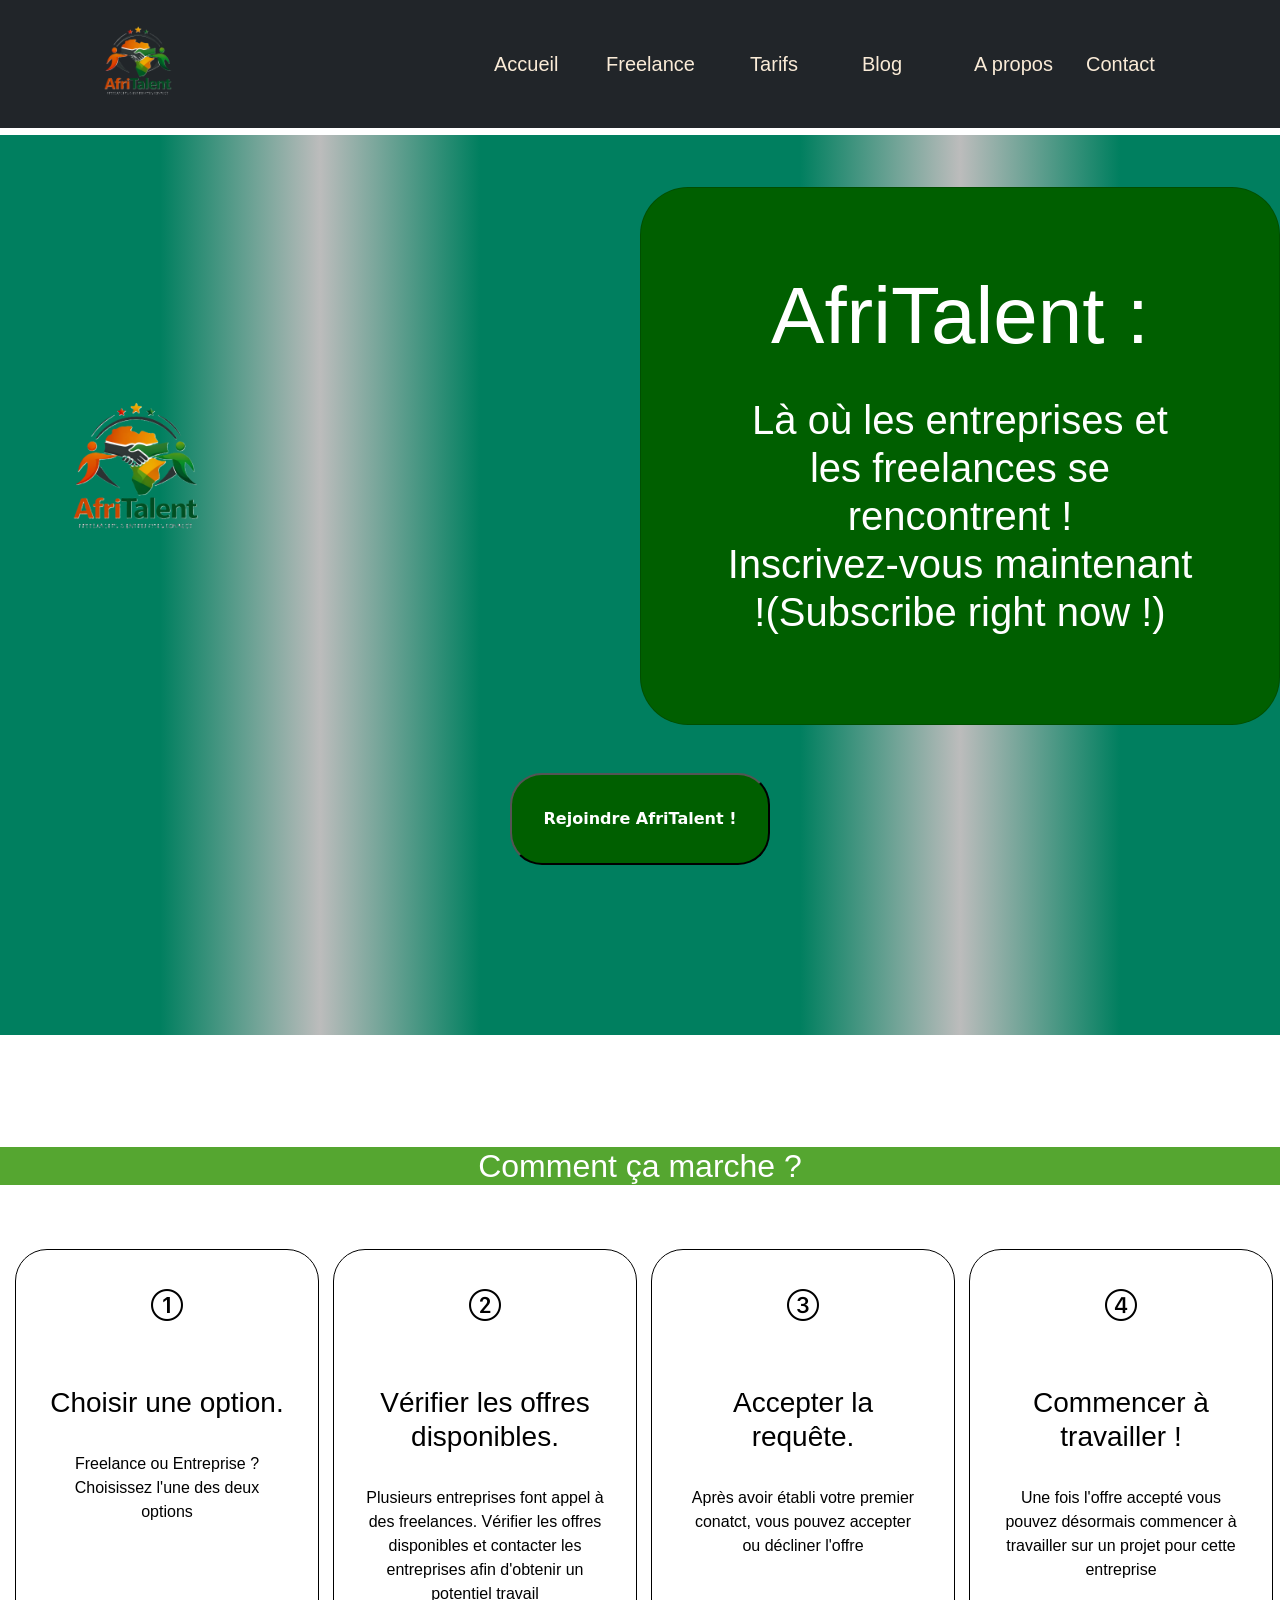
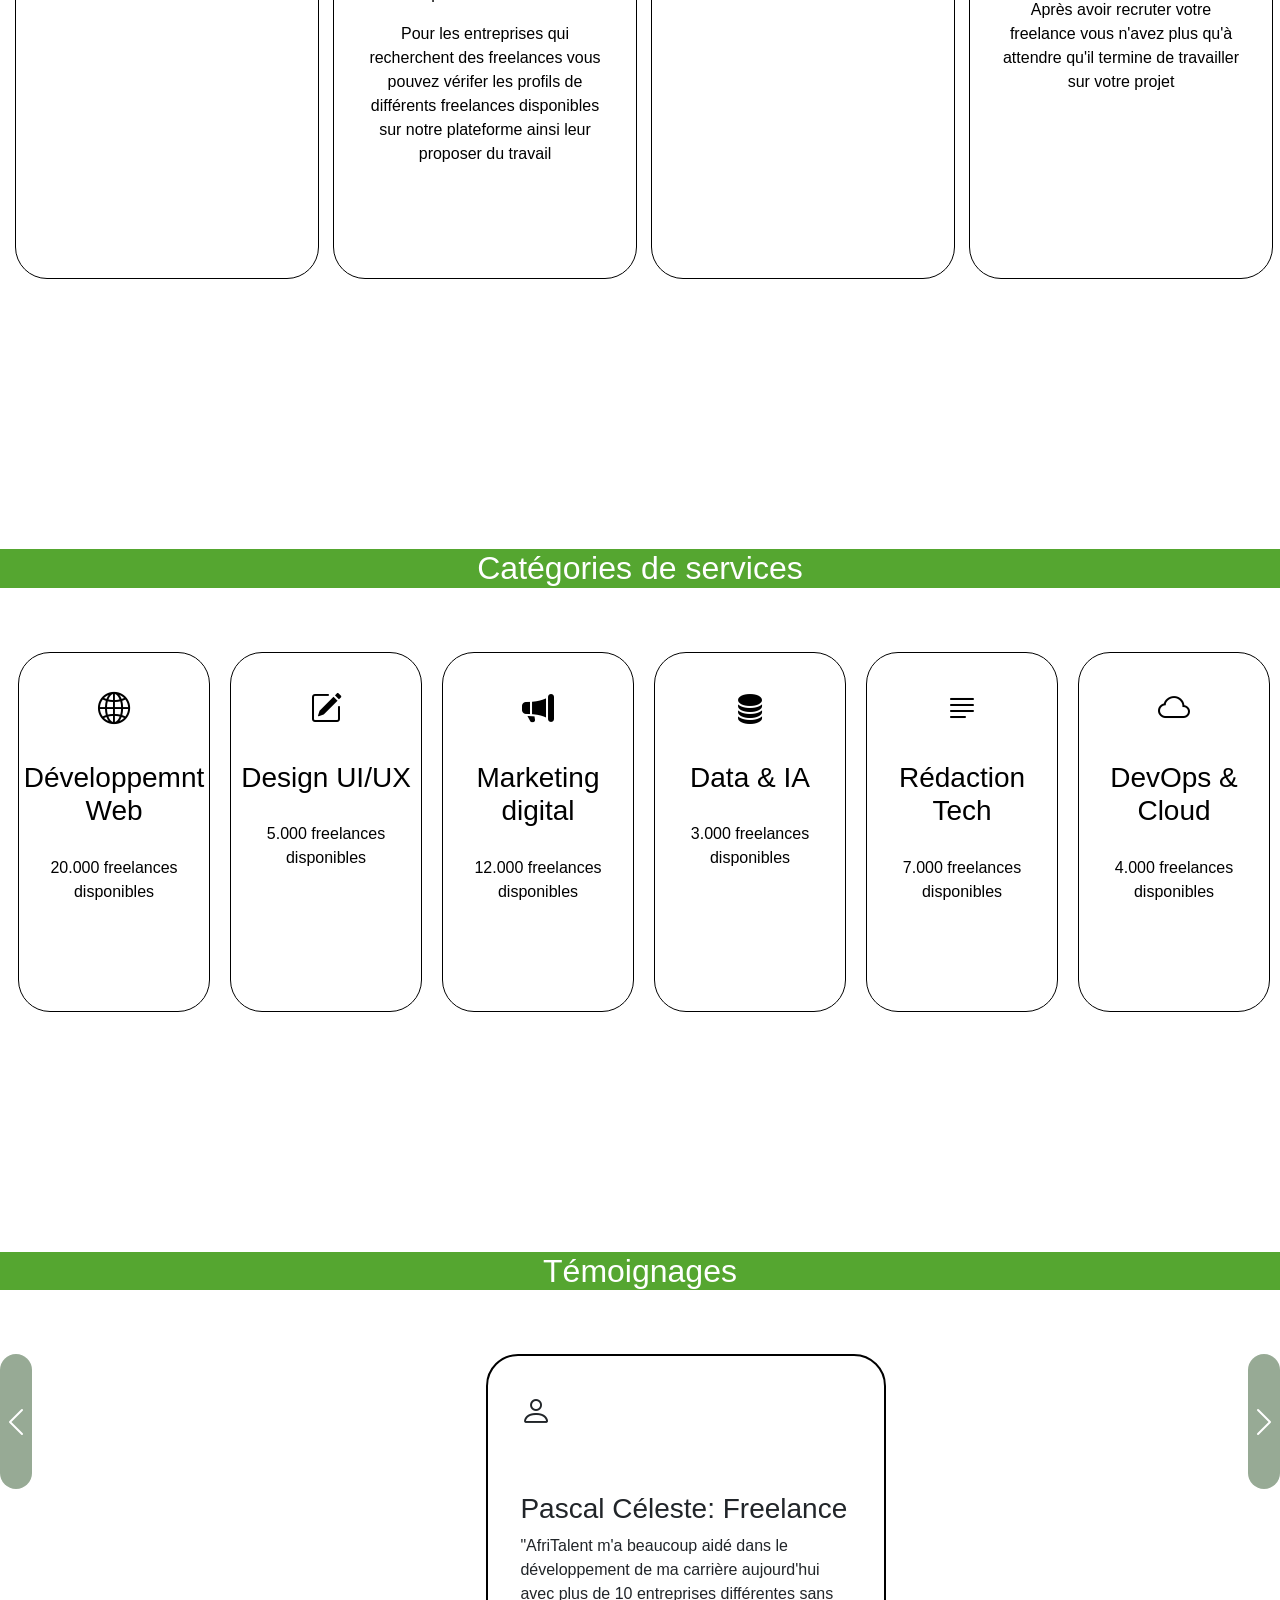
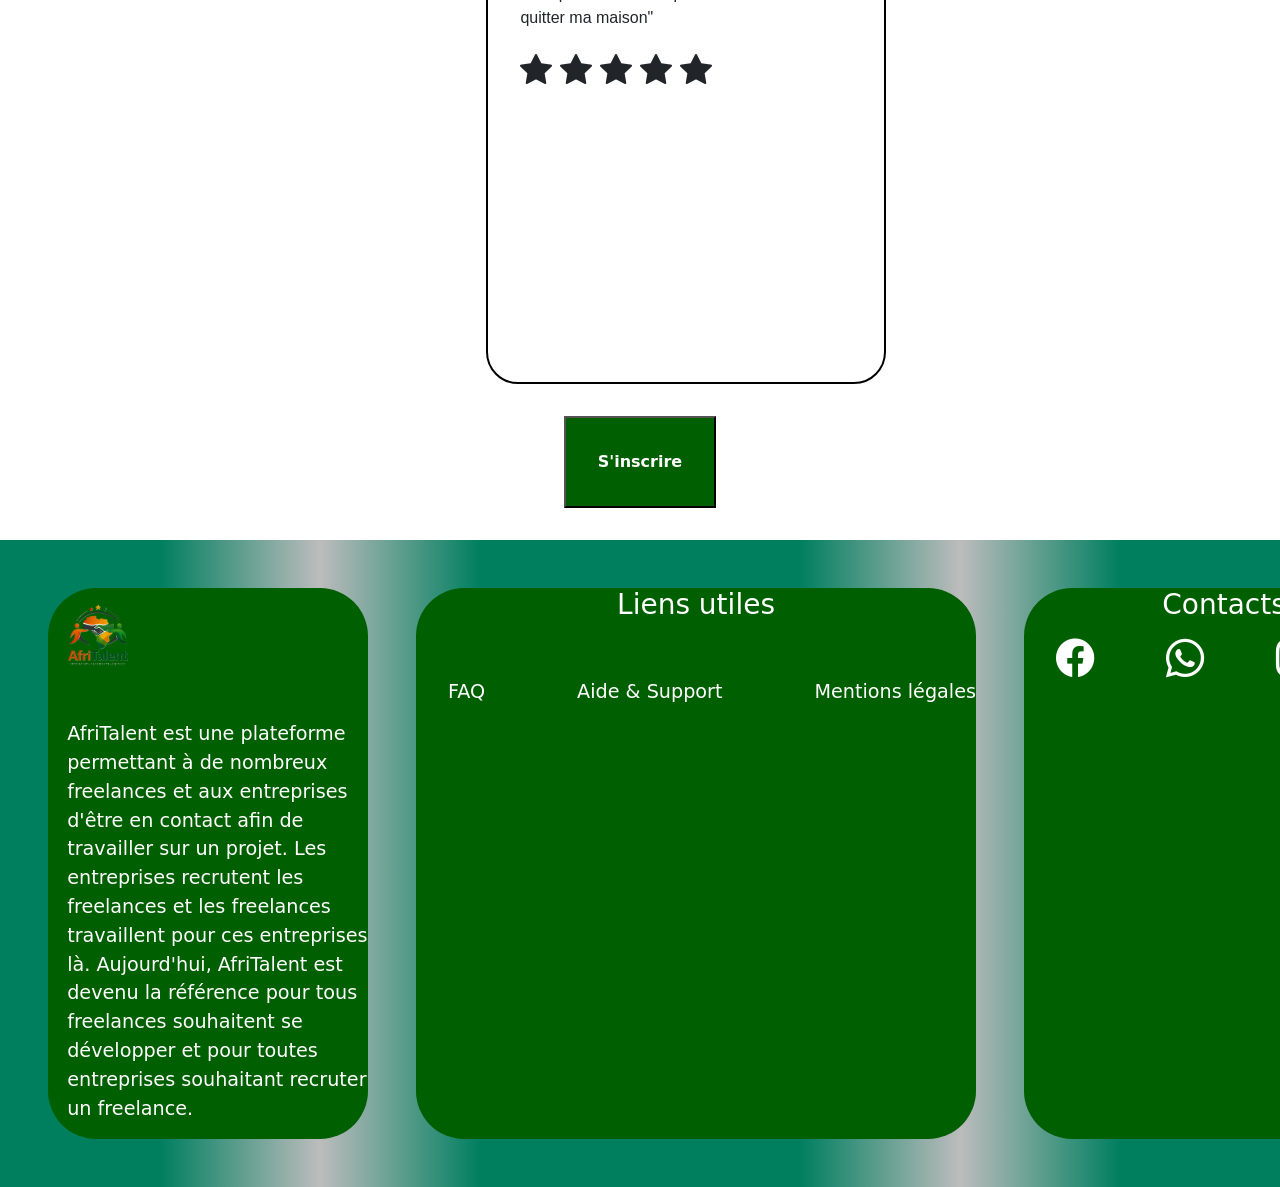
==== commit f0ccf3be: "CSS : Responsive design mobile et tablette, media queries" ====
--- a/index.html
+++ b/index.html
@@ -65,20 +65,20 @@
             </li>
         </ul>
         <div>
-            <button id="cta1"><p>Rejoindre AfriTalent !</p></button>
+            <button id="cta1"><span>Rejoindre AfriTalent !</span></button>
         </div>
     </section>
     <section id="comment_ca_marche">
         <h2>Comment ça marche ?</h2>
         <div id="container">
-            <div class="card" id="first">
+            <div class="card col-12 col-md-6 col-lg-4" id="first">
                 <i class="bi bi-1-circle"></i>
                 <h3>
                     Choisir une option.
                 </h3><br>
                 <p>Freelance ou Entreprise ? Choisissez l'une des deux options</p>
             </div>
-            <div class="card" id="second">
+            <div class="card col-12 col-md-6 col-lg-4" id="second">
                 <i class="bi bi-2-circle"></i>
                 <h3>
                     Vérifier les offres disponibles.
@@ -86,17 +86,17 @@
                 <p>Plusieurs entreprises font appel à des freelances. Vérifier les offres disponibles et contacter les entreprises afin d'obtenir un potentiel travail</p>
                 <p>Pour les entreprises qui recherchent des freelances vous pouvez vérifer les profils de différents freelances disponibles sur notre plateforme ainsi leur proposer du travail</p>
             </div>
-            <div class="card" id="third">
+            <div class="card col-12 col-md-6 col-lg-4" id="third">
                 <i class="bi bi-3-circle"></i>
                 <h3>
                     Accepter la requête.
                 </h3><br>
                 <p>Après avoir établi votre premier conatct, vous pouvez accepter ou décliner l'offre</p>
             </div>
-            <div class="card" id="fourth">
+            <div class="card col-12 col-md-6 col-lg-4" id="fourth">
                 <i class="bi bi-4-circle"></i>
                 <h3>
-                    Commencer à travailler !.
+                    Commencer à travailler !
                 </h3><br>
                 <p>Une fois l'offre accepté vous pouvez désormais commencer à travailler sur un projet pour cette entreprise</p>
                 <p>Après avoir recruter votre freelance vous n'avez plus qu'à attendre qu'il termine de travailler sur votre projet</p>
@@ -106,32 +106,32 @@
     <section id="categories_de_service">
         <h2>Catégories de services</h2>
         <div id="container_2">
-            <div class="card" id="div1">
+            <div class="card col-12 col-md-6 col-lg-4" id="div1">
                 <i class="bi bi-globe2"></i>
                 <h3>Développemnt Web</h3>
                 <p>20.000 freelances disponibles</p>
             </div>        
-            <div class="card" id="div2">
+            <div class="card col-12 col-md-6 col-lg-4" id="div2">
                 <i class="bi bi-pencil-square"></i>
                 <h3>Design UI/UX</h3>
                 <p>5.000 freelances disponibles</p>
             </div>
-            <div class="card" id="div3">
+            <div class="card col-12 col-md-6 col-lg-4" id="div3">
                 <i class="bi bi-megaphone-fill"></i>
                 <h3>Marketing digital</h3>
                 <p>12.000 freelances disponibles</p>
             </div>
-            <div class="card" id="div4">
+            <div class="card col-12 col-md-6 col-lg-4" id="div4">
                 <i class="bi bi-database-fill"></i>
                 <h3>Data & IA</h3>
                 <p>3.000 freelances disponibles</p>
             </div>
-            <div class="card" id="div5">
+            <div class="card col-12 col-md-6 col-lg-4" id="div5">
                 <i class="bi bi-justify-left"></i>
                 <h3>Rédaction Tech</h3>
                 <p>7.000 freelances disponibles</p>
             </div>
-            <div class="card" id="div6">
+            <div class="card col-12 col-md-6 col-lg-4" id="div6">
                 <i class="bi bi-cloud"></i>
                 <h3>DevOps & Cloud</h3>
                 <p>4.000 freelances disponibles</p>
@@ -255,8 +255,7 @@
                     </li>
                 </ul>
             </div>
-            <div id="col3"></div>
-            <div id="col4">
+            <div id="col3">
                 <h3>Contacts</h3>
                 <ul>
                     <li>
--- a/CSS/style.css
+++ b/CSS/style.css
@@ -57,7 +57,7 @@
     color: antiquewhite;
     padding-bottom: 2em;
     height: 100vh;
-    background: linear-gradient(to bottom, rgba(0, 0, 0, 0.502)) var(--couleur-secondaire);
+    background: linear-gradient(to right, var(--couleur-tertiaire), var(--couleur-tertiaire), #bcbcbc, var(--couleur-tertiaire), var(--couleur-tertiaire), var(--couleur-tertiaire), #bcbcbc, var(--couleur-tertiaire), var(--couleur-tertiaire));
 }
 #hero ul{
     display: flex;
@@ -90,8 +90,12 @@
 #hero div{
     margin-top: 3em;
 }
+#cta1{
+    border-radius: 2em;
+}
 button p{
     font-family: var(--first-google-fonts);
+    font-size: 2em;
 }
 button{
     transition: 0.3s;
@@ -127,7 +131,7 @@
     grid-template-columns: repeat(1fr,4);
 }
 #first{
-    margin-left: 5em;
+    margin-left: .5em;
     grid-column: 1;
     grid-row: 1;
 }
@@ -209,7 +213,7 @@
     grid-template-columns: repeat(1fr,6);
 }
 #div1{
-    margin-left: 5em;
+    margin-left: .5em;
     grid-row: 1;
     grid-column: 1;
 }
@@ -270,7 +274,7 @@
     margin: 2em;
 }
 footer{
-    background: linear-gradient(to bottom, rgba(0, 0, 0, 0.502)) var(--couleur-secondaire);
+    background: linear-gradient(to right, var(--couleur-tertiaire), var(--couleur-tertiaire), #bcbcbc, var(--couleur-tertiaire), var(--couleur-tertiaire), var(--couleur-tertiaire), #bcbcbc, var(--couleur-tertiaire), var(--couleur-tertiaire));
     color: white;
     font-family: var(--couleur-principale);
 }
@@ -295,16 +299,19 @@
     grid-row: 1;
 }
 #col2{
+    width: 35em;
     grid-column: 2;
     grid-row: 1;
 }
 #col3{
+    text-align: center;
+    width: 25em;
     grid-column: 3;
     grid-row: 1;
 }
-#col4{
-    grid-column: 4;
-    grid-row: 1;
+#col1, #col2, #col3{
+    background: rgb(0, 95, 0);
+    border-radius: 3em;
 }
 #logo{
     margin-bottom: 2em;
@@ -327,6 +334,17 @@
     font-size: 2em;
 }
 /* CSS de contacts.html */
+#contact h1{
+    background: var(--couleur-principale);
+    color: white;
+    font-family: var(--second-google-fonts);
+    margin-bottom: .5em;
+    text-align: center;
+    height: 50vh;
+    padding-top: 1.5em;
+    font-weight: bold;
+    font-size: 5em;
+}
 #container_contacts form{
     margin-top: 2em;
     text-align: center;
@@ -342,6 +360,12 @@
     color: #fff;
     background: var(--couleur-tertiaire);
 }
+iframe{
+    border-radius: 2em;
+    width: 35em;
+    margin-left: 22em;
+    margin-top: 2em;
+}
 .space{
     width: 10em;
 }
@@ -369,13 +393,15 @@
 }
 /* CSS pour tarifs.html */
 #title_tarifs{
+    background: var(--couleur-principale);
+    color: white;
     font-family: var(--second-google-fonts);
-    font-size: 2em;
-    text-align: center;
-    color: #fff;
-    margin-top: 2em;
-    margin-bottom: 1em;
-    background: var(--couleur-principale);   
+    margin-bottom: .5em;
+    text-align: center;
+    height: 50vh;
+    padding-top: 1.5em;
+    font-weight: bold;
+    font-size: 5em;
 }
 #container_tarifs{
     height: 100vh;
@@ -418,19 +444,23 @@
 }
 /* CSS pour freelances */
 #freelance h1{
-    margin-top: 1em;
-    margin-bottom: 2em;
-    color: #fff;
-    text-align: center;
     background: var(--couleur-principale);
+    color: white;
     font-family: var(--second-google-fonts);
+    margin-bottom: .5em;
+    text-align: center;
+    height: 50vh;
+    padding-top: 1.5em;
+    font-weight: bold;
+    font-size: 5em;
 }
 #freelance img{
     height: 20vh;
     width: 7em;
     border-radius: 5em;
 }
-#freelance #container{
+#freelance_container{
+    margin-left: 2.5em;
     display: grid;
     grid-template-columns: repeat(1fr,3);
     grid-template-rows: repeat(1fr,3);
@@ -472,7 +502,7 @@
     grid-column: 3;
     grid-row: 3;
 }
-#freelance .card-body{
+#freelance_container .card-body{
     border: solid 2px black;
     border-radius: 2em;
     width: 23em;
@@ -480,25 +510,21 @@
     text-align: center;
     height: 100vh;
 }
-#freelance .card-body:hover{
+#freelance_container .card-body:hover{
     border: white;
     background-color: black;
     color: white;
     transform: scale(1.1);
     transition: 0.3s;
 }
-#freelance .card{
+#freelance_container .card{
     border: none;
 }
-#freelance button{
+#freelance_container button{
     height: 2em;
     padding-top: .5em;
 }
 /* CSS pour about.html */
-#about{
-    margin: 0;
-    padding: 0;
-}
 #about section{
     margin-bottom: 5em;
 }
@@ -509,7 +535,7 @@
     font-family: var(--second-google-fonts);
 }
 #histoire{
-    margin-top: 0;
+    margin-top: 2em;
     padding-top: 2em;
     height: 80vh;
     background: linear-gradient(to bottom,rgba(0,0,0,0.5)), url("../images/26389178-groupe-de-affaires-gens-avoir-une-reunion-a-propos-entreprise-statistiques-photo.jpg");
@@ -559,4 +585,597 @@
 }
 #valeurs i{
     font-size: 2em;
+}
+/* RESPONSIVE DESIGN */
+
+/* Empêche le débordement horizontal */
+html, body{
+    overflow-x: hidden;
+}
+
+img{
+    max-width: 100%;
+    height: auto;
+}
+
+/* TABLETTE : 768px */
+
+@media screen and (max-width: 768px){
+
+    body{
+        padding-top: 12vh;
+    }
+
+    /* NAVBAR */
+
+    header{
+        height: auto;
+    }
+
+    #navMenu ul{
+        flex-direction: column;
+        align-items: center;
+        gap: 1em;
+    }
+
+    .nav-item{
+        width: auto;
+        text-align: center;
+    }
+
+    .container img{
+        width: 5em;
+    }
+
+    /* HERO */
+
+    #hero{
+        height: auto;
+        padding: 3em 1em;
+    }
+
+    #hero ul{
+        flex-direction: column;
+        gap: 3em;
+        align-items: center;
+        padding: 0;
+    }
+
+    #hero img{
+        width: 20em;
+        margin-top: 2em;
+    }
+
+    #main_card{
+        margin-left: 2.5em;
+        width: 90%;
+        padding: 2em;
+    }
+
+    #hero h1{
+        font-size: 3em;
+    }
+
+    #hero h2{
+        font-size: 1.5em;
+    }
+
+    /* COMMENT ÇA MARCHE */
+
+    #comment_ca_marche #container{
+        height: auto;
+        display: grid;
+        grid-template-columns: repeat(2,1fr);
+        gap: 2em;
+        justify-items: center;
+    }
+
+    #first{
+        margin: 0;
+        text-align: center;
+        grid-column: 1;
+        grid-row: 1;
+    }
+    #second{
+        text-align: center;
+        grid-column: 2;
+        grid-row: 1;
+    }
+    #third{
+        text-align: center;
+        grid-column: 1;
+        grid-row: 2;
+    }
+    #fourth{
+        text-align: center;
+        grid-column: 2;
+        grid-row: 2;
+    }
+
+    #comment_ca_marche .card{
+        width: 16em;
+        height: auto;
+        padding-bottom: 2em;
+    }
+
+    /* SERVICES */
+
+    #container_2{
+        display: grid;
+        grid-template-columns: repeat(2,1fr);
+        gap: 2em;
+        justify-items: center;
+    }
+
+    #div1{
+        margin-left: 0;
+        text-align: center;
+        grid-column: 1;
+        grid-row: 1;
+    }
+    #div2{
+        text-align: center;
+        grid-column: 2;
+        grid-row: 1;
+    }
+    #div3{
+        text-align: center;
+        grid-column: 1;
+        grid-row: 2;
+    }
+    #div4{
+        text-align: center;
+        grid-column: 2;
+        grid-row: 2;
+    }
+    #div5{
+        text-align: center;
+        grid-column: 1;
+        grid-row: 3;
+    }
+    #div6{
+        text-align: center;
+        grid-column: 2;
+        grid-row: 3;
+    }
+
+    #categories_de_service .card{
+        width: 15em;
+        height: auto;
+        padding-bottom: 2em;
+    }
+
+    /* TÉMOIGNAGES */
+
+    .carousel-item .card{
+        margin-left: auto;
+        margin-right: auto;
+    }
+
+    #temoignages .card{
+        width: 80%;
+        height: auto;
+    }
+
+    /* FOOTER */
+
+    #container_4{
+        display: grid;
+        grid-template-columns: repeat(2,1fr);
+        gap: 2em;
+        padding: 2em;
+    }
+
+    #col1{
+        text-align: center;
+        grid-column: 1;
+        grid-row: 1;
+    }
+    #col2{
+        text-align: center;
+        grid-column: 2;
+        grid-row: 1;
+    }
+    #col3{
+        margin-top: 2em;
+        text-align: center;
+        grid-column: 1;
+        grid-row: 2;
+    }
+
+    footer ul{
+        justify-content: center;
+        gap: 2em;
+    }
+
+    /* TARIFS */
+
+    #container_tarifs{
+        height: auto;
+        display: grid;
+        grid-template-columns: 1fr;
+    }
+
+    #card1{
+        text-align: center;
+        grid-column: 1;
+        grid-row: 1;
+    }
+    #card2{
+        text-align: center;
+        grid-column: 1;
+        grid-row: 2;
+    }
+    #card3{
+        text-align: center;
+        grid-column: 1;
+        grid-row: 3;
+    }
+    
+    /* FREELANCES */
+    #freelance h1{
+        padding-top: 4.5em;
+        font-size: 3em;
+    }
+    
+    #freelance_container{
+        grid-template-columns: repeat(2,1fr);
+        gap: 2em;
+        justify-items: center;
+    }
+    #profil1{
+        text-align: center;
+        grid-column: 1;
+        grid-row: 1;
+    }
+    #profil2{
+        text-align: center;
+        grid-column: 2;
+        grid-row: 1;
+    }
+    #profil3{
+        text-align: center;
+        grid-column: 1;
+        grid-row: 2;
+    }
+    #profil4{
+        text-align: center;
+        grid-column: 2;
+        grid-row: 2;
+    }
+    #profil5{
+        text-align: center;
+        grid-column: 1;
+        grid-row: 3;
+    }
+    #profil6{
+        text-align: center;
+        grid-column: 2;
+        grid-row: 3;
+    }
+    #profil7{
+        text-align: center;
+        grid-column: 1;
+        grid-row: 4;
+    }
+    #profil8{
+        text-align: center;
+        grid-column: 2;
+        grid-row: 4;
+    }
+    #profil9{
+        text-align: center;
+        grid-column: 1;
+        grid-row: 5;
+    }
+    
+    #freelance_container .card-body{
+        width: 18em;
+        height: auto;
+    }
+
+    /* ABOUT */
+
+    #about ul{
+        flex-wrap: wrap;
+        justify-content: center;
+    }
+
+    #equipe img{
+        width: 220px;
+        height: auto;
+    }
+    /* CONTACTS */
+    #contact h1{
+        font-size: 5em;
+        padding-top: 2em;
+    }
+    #container_contacts form{
+        width: 30em;
+        margin-left: 9em;
+    }
+    iframe{
+        width: 35em;
+        margin-left: 6em;
+    }
+}
+
+/* MOBILE : 375px */
+
+@media screen and (max-width: 380px){
+    #hero #main_card{
+        width: 100%;
+        margin-left: 0;
+    }
+    /* COMMENT ÇA MARCHE */
+
+    #comment_ca_marche #container{
+        height: auto;
+        display: grid;
+        grid-template-columns: repeat(1,1fr);
+        gap: 2em;
+        justify-items: center;
+    }
+
+    #first{
+        margin: 0;
+        text-align: center;
+        grid-column: 1;
+        grid-row: 1;
+    }
+    #second{
+        text-align: center;
+        grid-column: 1;
+        grid-row: 2;
+    }
+    #third{
+        text-align: center;
+        grid-column: 1;
+        grid-row: 3;
+    }
+    #fourth{
+        text-align: center;
+        grid-column: 1;
+        grid-row: 4;
+    }
+
+    #comment_ca_marche .card{
+        width: 16em;
+        height: auto;
+        padding-bottom: 2em;
+    }
+
+    /* SERVICES */
+
+    #container_2{
+        margin-left: 3.5em;
+        display: grid;
+        grid-template-columns: repeat(2,1fr);
+        gap: 2em;
+        justify-items: center;
+    }
+
+    #div1{
+        margin-left: 0;
+        text-align: center;
+        grid-column: 1;
+        grid-row: 1;
+    }
+    #div2{
+        text-align: center;
+        grid-column: 1;
+        grid-row: 2;
+    }
+    #div3{
+        text-align: center;
+        grid-column: 1;
+        grid-row: 3;
+    }
+    #div4{
+        text-align: center;
+        grid-column: 1;
+        grid-row: 4;
+    }
+    #div5{
+        text-align: center;
+        grid-column: 1;
+        grid-row: 5;
+    }
+    #div6{
+        text-align: center;
+        grid-column: 1;
+        grid-row: 6;
+    }
+
+    #categories_de_service .card{
+        width: 15em;
+        height: auto;
+        padding-bottom: 2em;
+    }
+
+    /* TÉMOIGNAGES */
+
+    .carousel-item .card{
+        margin-left: auto;
+        margin-right: auto;
+    }
+
+    #temoignages .card{
+        width: 80%;
+        height: auto;
+    }
+
+    /* FOOTER */
+
+    #container_4{
+        display: grid;
+        grid-template-columns: repeat(2,1fr);
+        gap: 2em;
+        padding: 2em;
+    }
+
+    #col1{
+        text-align: center;
+        grid-column: 1;
+        grid-row: 1;
+    }
+    #col2{
+        text-align: center;
+        grid-column: 1;
+        grid-row: 2;
+    }
+    #col3{
+        margin-top: 2em;
+        text-align: center;
+        grid-column: 1;
+        grid-row: 3;
+    }
+
+    footer ul{
+        justify-content: center;
+        gap: 2em;
+    }
+
+    /* TARIFS */
+
+    #container_tarifs{
+        height: auto;
+        display: grid;
+        grid-template-columns: 1fr;
+    }
+
+    #card1{
+        text-align: center;
+        grid-column: 1;
+        grid-row: 1;
+    }
+    #card2{
+        text-align: center;
+        grid-column: 1;
+        grid-row: 2;
+    }
+    #card3{
+        text-align: center;
+        grid-column: 1;
+        grid-row: 3;
+    }
+    
+    /* FREELANCES */
+    #freelance h1{
+        padding-top: 4.5em;
+        font-size: 3em;
+    }
+    
+    #freelance_container{
+        margin-left: 0;
+        display: grid;
+        grid-template-columns: repeat(auto-fit,minmax(280px, 1fr));
+        gap: 2em;
+        justify-items: center;
+        padding: 20px;
+    }
+    #profil1{
+        text-align: center;
+        grid-column: 1;
+        grid-row: 1;
+    }
+    #profil2{
+        text-align: center;
+        grid-column: 1;
+        grid-row: 2;
+    }
+    #profil3{
+        text-align: center;
+        grid-column: 1;
+        grid-row: 3;
+    }
+    #profil4{
+        text-align: center;
+        grid-column: 1;
+        grid-row: 4;
+    }
+    #profil5{
+        text-align: center;
+        grid-column: 1;
+        grid-row: 5;
+    }
+    #profil6{
+        text-align: center;
+        grid-column: 1;
+        grid-row: 6;
+    }
+    #profil7{
+        text-align: center;
+        grid-column: 1;
+        grid-row: 7;
+    }
+    #profil8{
+        text-align: center;
+        grid-column: 1;
+        grid-row: 8;
+    }
+    #profil9{
+        text-align: center;
+        grid-column: 1;
+        grid-row: 9;
+    }
+    #freelance_container .card-body{
+        width: 18em;
+        height: auto;
+    }
+
+    /* ABOUT */
+
+    #about ul{
+        flex-wrap: wrap;
+        justify-content: center;
+    }
+
+    #equipe img{
+        width: 220px;
+        height: auto;
+    }
+    /* CONTACTS */
+    #contact h1{
+        font-size: 5em;
+        padding-top: 2em;
+    }
+    #container_contacts form{
+        width: 20em;
+    }
+    iframe{
+        width: 35em;
+    }
+
+}
+
+/* DESKTOP : +1200px */
+
+@media screen and (min-width: 1200px){
+
+    .container{
+        max-width: 1400px;
+    }
+
+    #hero ul{
+        justify-content: center;
+        align-items: center;
+    }
+
+    #comment_ca_marche #container{
+        justify-items: center;
+    }
+
+    #container_2{
+        justify-items: center;
+    }
+
+    #container_4{
+        padding: 3em;
+        gap: 3em;
+    }
+
+    #freelance #container{
+        justify-items: center;
+    }
 }
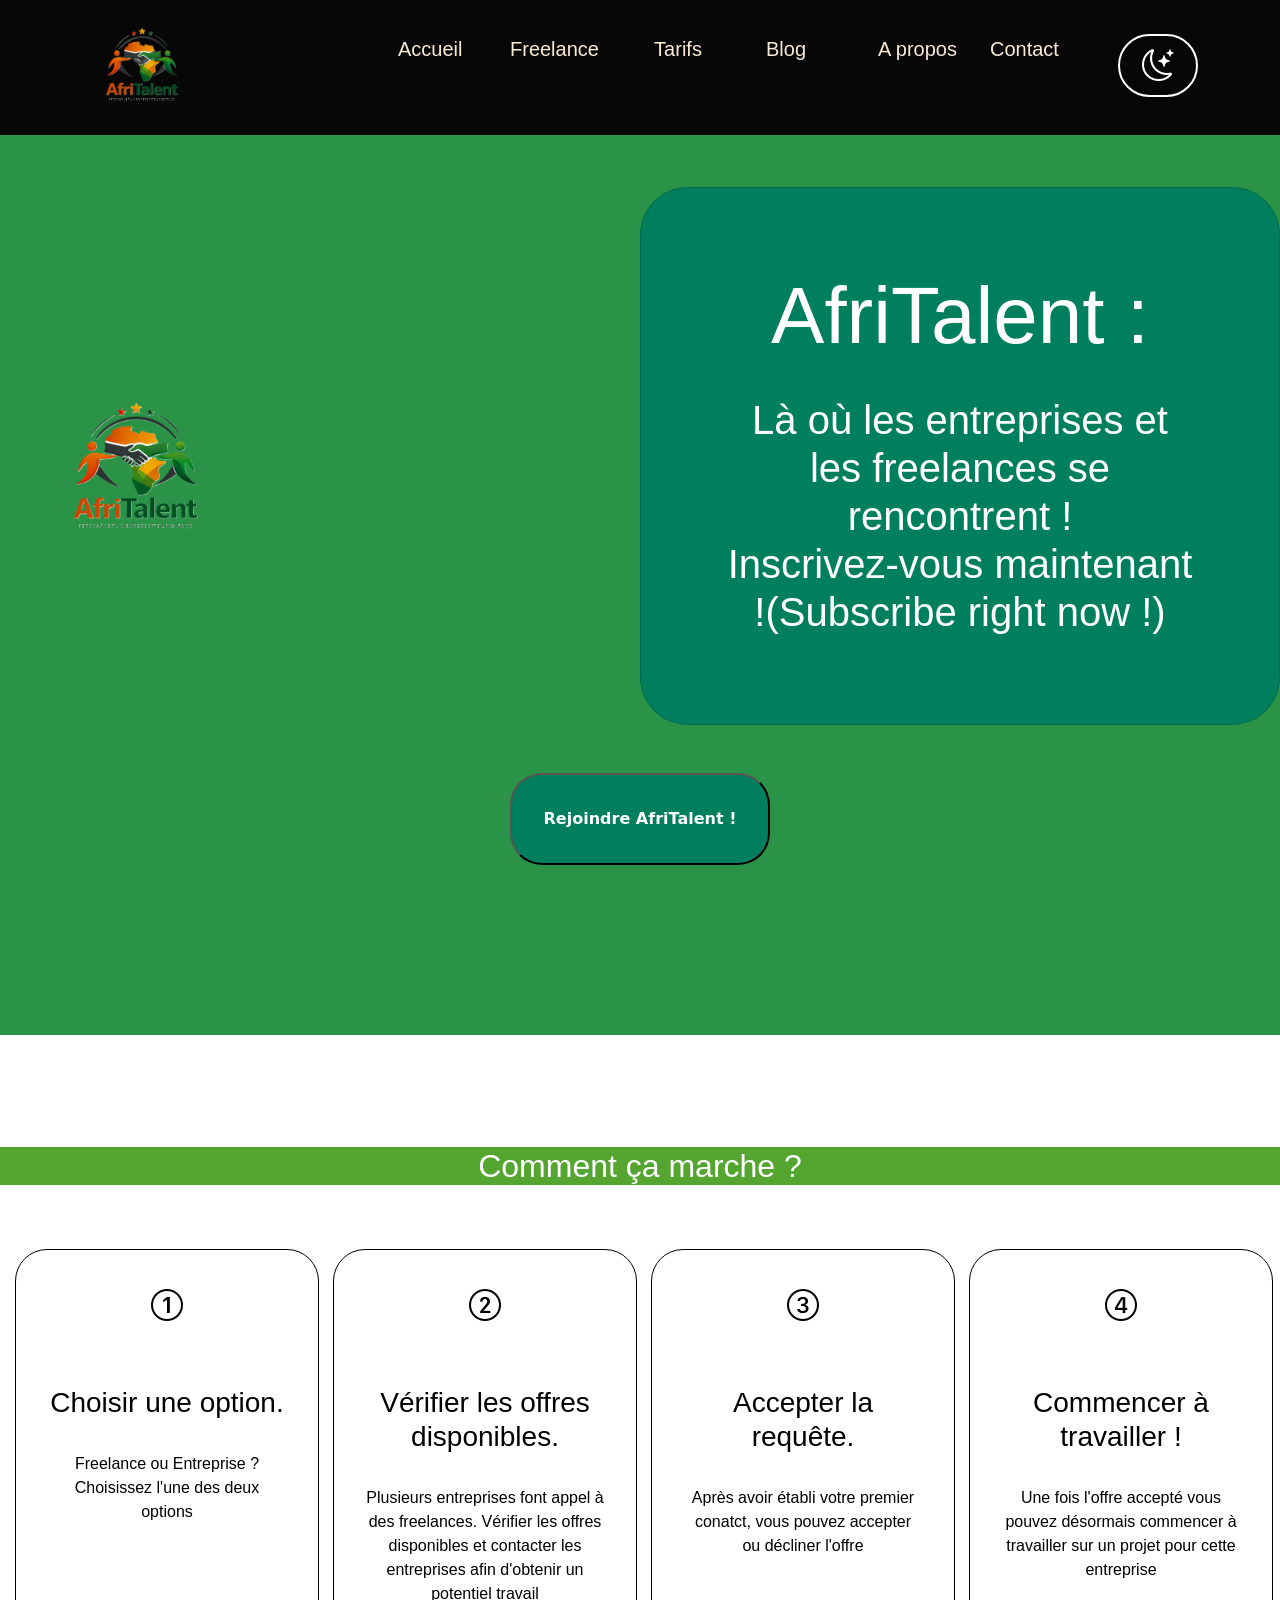
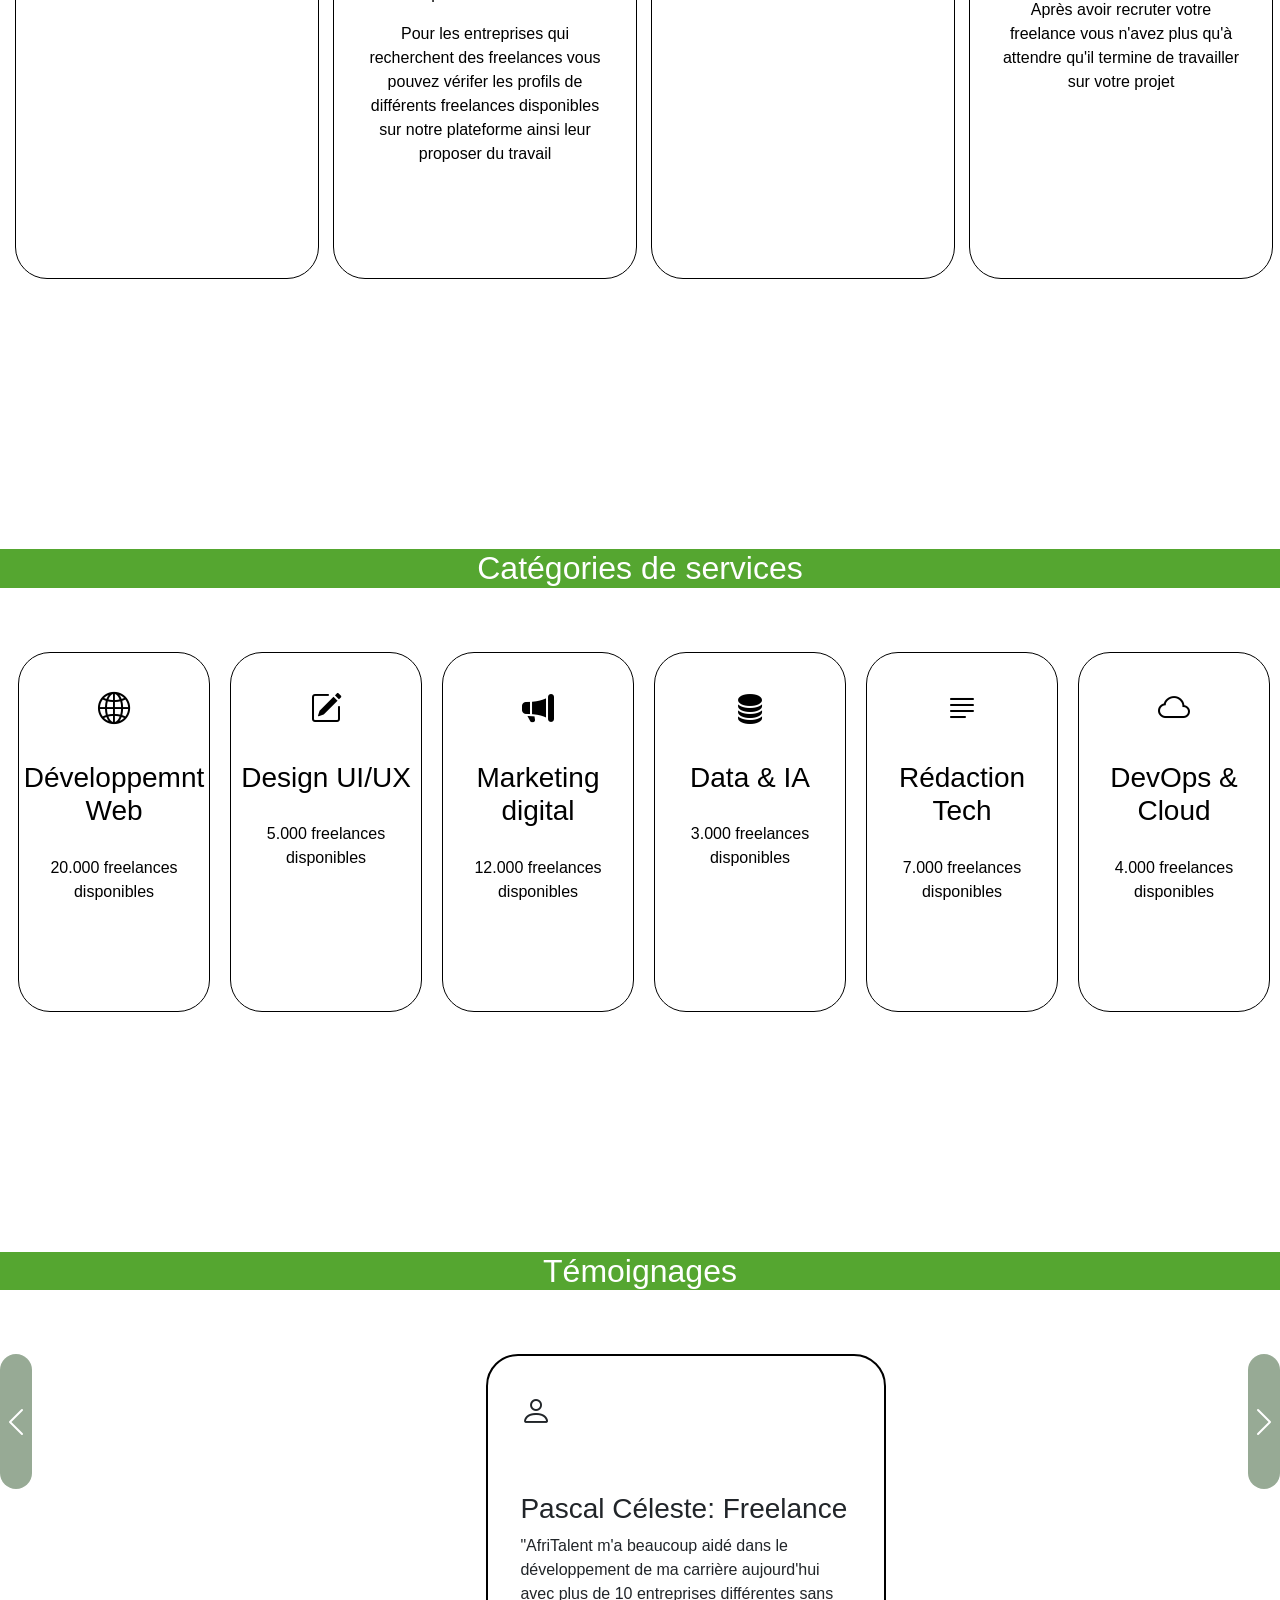
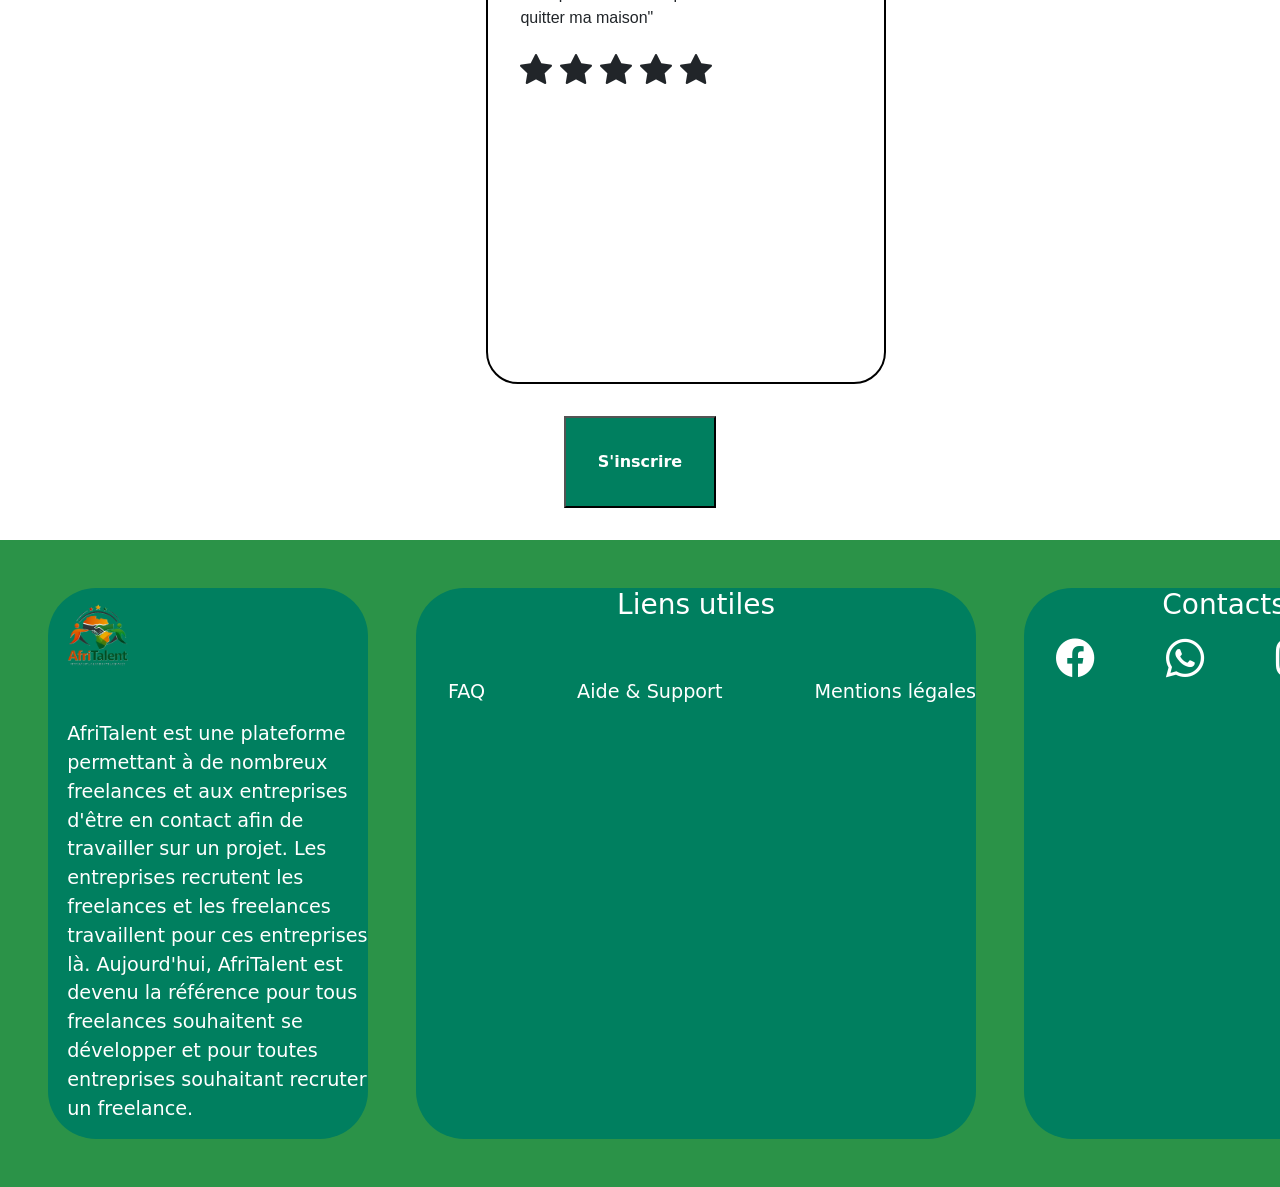
==== commit d91cd263: "JS : Dark mode avec localStorage, navbar dynamique au scroll" ====
--- a/index.html
+++ b/index.html
@@ -15,7 +15,7 @@
 </head>
 <body id="index" class="">
     <header>
-        <nav class="navbar navbar-expand-lg navbar-dark bg-dark">
+        <nav class="navbar navbar-expand-lg navbar-dark">
             <div class="container">
                 <img src="images/AfriTalent No background.png" alt="Logo AfriTalent">
                 <button class="navbar-toggler" type="button" data-bs-toggle="collapse" data-bs-target="#navMenu" aria-controls="navMenu" aria-expanded="false" aria-label="Toggle navigation">
@@ -40,6 +40,11 @@
                         </li>
                         <li class="nav-item">
                             <a href="contacts.html">Contact</a>
+                        </li>
+                        <li>
+                            <button id="theme">
+                                <i class="bi bi-moon-stars"></i>
+                            </button>
                         </li>
                     </ul>
                 </div>
@@ -67,6 +72,7 @@
         <div>
             <button id="cta1"><span>Rejoindre AfriTalent !</span></button>
         </div>
+        <div id="top"></div>
     </section>
     <section id="comment_ca_marche">
         <h2>Comment ça marche ?</h2>
--- a/CSS/style.css
+++ b/CSS/style.css
@@ -17,12 +17,20 @@
 }
 header{
     height: 15vh;
+    box-sizing: border-box;
+    background: #222;
     position: fixed;
     top: 0;
     left: 0;
     width: 100%;
     z-index: 1000;
-    box-sizing: border-box;
+}
+.navbar{
+    background: transparent;
+    transition: 0.3s;
+}
+nav{
+    height: 100%;
 }
 #navMenu ul{
     display: flex;
@@ -57,7 +65,7 @@
     color: antiquewhite;
     padding-bottom: 2em;
     height: 100vh;
-    background: linear-gradient(to right, var(--couleur-tertiaire), var(--couleur-tertiaire), #bcbcbc, var(--couleur-tertiaire), var(--couleur-tertiaire), var(--couleur-tertiaire), #bcbcbc, var(--couleur-tertiaire), var(--couleur-tertiaire));
+    background: var(--quatrième-couleur);
 }
 #hero ul{
     display: flex;
@@ -75,7 +83,7 @@
     padding: 5em;
     border-radius: 3em;
     width: 40em;
-    background: rgb(0, 95, 0);
+    background: var(--couleur-tertiaire);
     color: #fff;
 }
 #hero h1{
@@ -102,7 +110,7 @@
     color: white;
     font-weight: bolder;
     font-family: var(--first-google-fonts);
-    background-color: rgb(0, 95, 0);
+    background-color: var(--couleur-tertiaire);
     padding: 2em;
     margin: 2em;
 }
@@ -188,7 +196,7 @@
 }
 .card h3, .card p{
     font-family: var(--second-google-fonts);
-}
+    }
 #categories_de_service{
     margin-bottom: 15em;
 }
@@ -254,6 +262,7 @@
     text-align: center;
 }
 #cta{
+    border-radius: 2em;
     text-align: center;
     margin-top: 5em;
 }
@@ -274,7 +283,7 @@
     margin: 2em;
 }
 footer{
-    background: linear-gradient(to right, var(--couleur-tertiaire), var(--couleur-tertiaire), #bcbcbc, var(--couleur-tertiaire), var(--couleur-tertiaire), var(--couleur-tertiaire), #bcbcbc, var(--couleur-tertiaire), var(--couleur-tertiaire));
+    background: var(--quatrième-couleur);
     color: white;
     font-family: var(--couleur-principale);
 }
@@ -310,7 +319,7 @@
     grid-row: 1;
 }
 #col1, #col2, #col3{
-    background: rgb(0, 95, 0);
+    background: var(--couleur-tertiaire);
     border-radius: 3em;
 }
 #logo{
@@ -335,7 +344,7 @@
 }
 /* CSS de contacts.html */
 #contact h1{
-    background: var(--couleur-principale);
+    background: var(--couleur-tertiaire);
     color: white;
     font-family: var(--second-google-fonts);
     margin-bottom: .5em;
@@ -393,7 +402,7 @@
 }
 /* CSS pour tarifs.html */
 #title_tarifs{
-    background: var(--couleur-principale);
+    background: var(--couleur-tertiaire);
     color: white;
     font-family: var(--second-google-fonts);
     margin-bottom: .5em;
@@ -444,7 +453,7 @@
 }
 /* CSS pour freelances */
 #freelance h1{
-    background: var(--couleur-principale);
+    background: var(--couleur-tertiaire);
     color: white;
     font-family: var(--second-google-fonts);
     margin-bottom: .5em;
@@ -531,7 +540,7 @@
 #about h1{
     color: #fff;
     text-align: center;
-    background: var(--couleur-principale);
+    background: var(--couleur-tertiaire);
     font-family: var(--second-google-fonts);
 }
 #histoire{
@@ -586,6 +595,542 @@
 #valeurs i{
     font-size: 2em;
 }
+#hero{
+    padding-top: .25em;
+    text-align: center;
+    color: antiquewhite;
+    padding-bottom: 2em;
+    height: 100vh;
+    background: var(--quatrième-couleur);
+}
+#hero ul{
+    display: flex;
+    gap: 25em;
+}
+#hero li{
+    list-style: none;
+}
+#hero img{
+    margin-top: 5em;
+    width: 30em;
+    border-radius: 5em;
+}
+#main_card{
+    padding: 5em;
+    border-radius: 3em;
+    width: 40em;
+    background: var(--couleur-tertiaire);
+    color: #fff;
+}
+#hero h1{
+    font-family: var(--first-google-fonts);
+    font-size: 5em;
+}
+#hero h2{
+    font-family: var(--first-google-fonts);
+    font-size: 2.5em;
+    font-weight: lighter;
+}
+#hero div{
+    margin-top: 3em;
+}
+#cta1{
+    border-radius: 2em;
+}
+button p{
+    font-family: var(--first-google-fonts);
+    font-size: 2em;
+}
+button{
+    transition: 0.3s;
+    color: white;
+    font-weight: bolder;
+    font-family: var(--first-google-fonts);
+    background-color: var(--couleur-tertiaire);
+    padding: 2em;
+    margin: 2em;
+}
+button:hover{
+    /* Effet de zoom avec ombre autour de la case */
+    background-color: black;
+    color: white;
+    transform: scale(1.1);
+    transition: 0.3s;
+    box-shadow: 0 10px 30px rgba(0, 0, 0);
+}
+#comment_ca_marche{
+    margin-top: 7em;
+}
+#comment_ca_marche h2{
+    background: var(--couleur-principale);
+    color: white;
+    font-family: var(--second-google-fonts);
+    margin-bottom: 2em;
+    text-align: center;
+}
+#comment_ca_marche #container{
+    height: 100vh;
+    display: grid;
+    grid-template-rows: repeat(1fr,1);
+    grid-template-columns: repeat(1fr,4);
+}
+#first{
+    margin-left: .5em;
+    grid-column: 1;
+    grid-row: 1;
+}
+#second{
+    grid-column: 2;
+    grid-row: 1;
+}
+#third{
+    grid-column: 3;
+    grid-row: 1;
+}
+#fourth{
+    grid-column: 4;
+    grid-row: 1;
+}
+#comment_ca_marche .card{
+    padding-top: 2em;
+    border-radius: 2em;
+    border-color: black;
+    text-align: center;
+    color: black;
+    height: 70vh;
+    width: 19em;
+    padding-left: 2em;
+    padding-right: 2em;
+}
+#comment_ca_marche .card:hover{
+    color: white;
+    background-color: black;
+    transform: scale(1.1);
+    transition: 0.3s;
+}
+#categories_de_service .card{
+    padding-top: 2em;
+    border-color: black;
+    border-radius: 2em;
+    text-align: center;
+    color: black;
+    height: 60vh;
+    width: 19em;
+}
+#categories_de_service .card:hover{
+    border: white;
+    background-color: black;
+    color: white;
+    transform: scale(1.1);
+    transition: 0.3s;
+}
+.card i{
+    font-weight: bold;
+}
+.card h3{
+    margin-top: 2em;
+}
+.card h3, .card p{
+    font-family: var(--second-google-fonts);
+}
+#categories_de_service{
+    margin-bottom: 15em;
+}
+#categories_de_service h2{
+    background: var(--couleur-principale);
+    color: white;
+    font-family: var(--first-google-fonts);
+    margin-bottom: 2em;
+    text-align: center;
+}
+#categories_de_service .card{
+    width: 12em;
+    height: 40vh;
+}
+#categories_de_service .card h3{
+    margin-top: 1em;
+    margin-bottom: 1em;
+}
+#container_2{
+    display: grid;
+    grid-template-rows: 1;
+    grid-template-columns: repeat(1fr,6);
+}
+#div1{
+    margin-left: .5em;
+    grid-row: 1;
+    grid-column: 1;
+}
+#div2{
+    grid-row: 1;
+    grid-column: 2;
+}
+#div3{
+    grid-row: 1;
+    grid-column: 3;
+}
+#div4{
+    grid-row: 1;
+    grid-column: 4;
+}
+#div5{
+    grid-row: 1;
+    grid-column: 5;
+}
+#div6{
+    grid-row: 1;
+    grid-column: 6;
+}
+#next, #prev{
+    border-radius: 5em;
+    height: 15vh;
+    width: 2em;
+    background: #31572c;
+}
+.carousel-item .card{
+    margin-left: 38%;
+}
+#temoignages h2{
+    background: var(--couleur-principale);
+    color: white;
+    font-family: var(--second-google-fonts);
+    margin-bottom: 2em;
+    text-align: center;
+}
+#cta{
+    border-radius: 2em;
+    text-align: center;
+    margin-top: 5em;
+}
+#temoignages .card{
+    width: 25em;
+    padding: 2em;
+    height: 70vh;
+    border: solid 2px black;
+    border-radius: 2em;
+}
+#temoignages .card:hover{
+    color: white;
+    background-color: black;
+    transform: scale(1.1);
+    transition: 0.3s;
+}
+#cta{
+    margin: 2em;
+}
+footer{
+    background: var(--quatrième-couleur);
+    color: white;
+    font-family: var(--couleur-principale);
+}
+footer p{
+    font-size: larger;
+    margin-left: 1em;
+}
+footer a{
+    color: white;
+    text-decoration: none;
+    font-size: larger;
+}
+#container_4{
+    padding-top: 2em;
+    display: grid;
+    grid-template-columns: repeat(1fr,4);
+    grid-template-rows: 1;
+}
+#col1{
+    width: 20em;
+    grid-column: 1;
+    grid-row: 1;
+}
+#col2{
+    width: 35em;
+    grid-column: 2;
+    grid-row: 1;
+}
+#col3{
+    text-align: center;
+    width: 25em;
+    grid-column: 3;
+    grid-row: 1;
+}
+#col1, #col2, #col3{
+    background: var(--couleur-tertiaire);
+    border-radius: 3em;
+}
+#logo{
+    margin-bottom: 2em;
+    width: 100px;
+    border-radius: 5em;
+    text-align: center;
+}
+#col4 h3, #col2 h3{
+    text-align: center;
+    margin-bottom: 2em;
+}
+footer ul{
+    display: flex;
+    justify-content: space-between;
+}
+footer li{
+    list-style: none;
+}
+#index i{
+    font-size: 2em;
+}
+/* CSS de contacts.html */
+#contact h1{
+    background: var(--couleur-tertiaire);
+    color: white;
+    font-family: var(--second-google-fonts);
+    margin-bottom: .5em;
+    text-align: center;
+    height: 50vh;
+    padding-top: 1.5em;
+    font-weight: bold;
+    font-size: 5em;
+}
+#container_contacts form{
+    margin-top: 2em;
+    text-align: center;
+    margin-left: 30%;
+    margin-right: 50%;
+    border: 2px black;
+    border-radius: 2em;
+    width: 40vw;
+    padding: 20px;
+    display: flex;
+    flex-direction: column;
+    justify-content: space-between;
+    color: #fff;
+    background: var(--couleur-tertiaire);
+}
+iframe{
+    border-radius: 2em;
+    width: 35em;
+    margin-left: 22em;
+    margin-top: 2em;
+}
+.space{
+    width: 10em;
+}
+form div{
+    margin: 2em;
+    display: flex;
+    justify-content: space-between;
+}
+#envoyer{
+    transition: 0.3s;
+    color: white;
+    font-weight: bolder;
+    font-family: 'Montserrat', sans-serif;
+    background-color: rgb(0, 95, 0);
+    padding: 2em;
+    margin: 2em;
+}
+#envoyer:hover{
+    /* Effet de zoom avec ombre autour de la case */
+    background-color: black;
+    color: white;
+    transform: scale(1.1);
+    transition: 0.3s;
+    box-shadow: 0 10px 30px rgba(0, 0, 0);
+}
+/* CSS pour tarifs.html */
+#title_tarifs{
+    background: var(--couleur-tertiaire);
+    color: white;
+    font-family: var(--second-google-fonts);
+    margin-bottom: .5em;
+    text-align: center;
+    height: 50vh;
+    padding-top: 1.5em;
+    font-weight: bold;
+    font-size: 5em;
+}
+#container_tarifs{
+    height: 100vh;
+    display: grid;
+    grid-template-rows: repeat(1fr,1);
+    grid-template-columns: repeat(1fr,3);
+}
+#container_tarifs .card:hover{
+    border: white;
+    background-color: black;
+    color: white;
+    transform: scale(1.1);
+    transition: 0.3s;
+    gap: 2em;
+}
+
+#card1{
+    border: solid 2px black;
+    border-radius: 2em;
+    grid-column: 1;
+    grid-row: 1;
+    margin: 1em;
+    height: 50vh;   
+}
+#card2{
+    border: solid 2px black;
+    border-radius: 2em;
+    grid-column: 2;
+    grid-row: 1;
+    margin: 1em;
+    height: 50vh;
+}
+#card3{
+    border: solid 2px black;
+    border-radius: 2em;
+    grid-column: 3;
+    grid-row: 1;
+    margin: 1em;
+    height: 50vh;
+}
+/* CSS pour freelances */
+#freelance h1{
+    background: var(--couleur-tertiaire);
+    color: white;
+    font-family: var(--second-google-fonts);
+    margin-bottom: .5em;
+    text-align: center;
+    height: 50vh;
+    padding-top: 1.5em;
+    font-weight: bold;
+    font-size: 5em;
+}
+#freelance img{
+    height: 20vh;
+    width: 7em;
+    border-radius: 5em;
+}
+#freelance_container{
+    margin-left: 2.5em;
+    display: grid;
+    grid-template-columns: repeat(1fr,3);
+    grid-template-rows: repeat(1fr,3);
+    margin-top: 2em;
+}
+#profil1{
+    grid-column: 1;
+    grid-row: 1;
+}
+#profil2{
+    grid-column: 2;
+    grid-row: 1;
+}
+#profil3{
+    grid-row: 1;
+    grid-column: 3;
+}
+#profil4{
+    grid-column: 1;
+    grid-row: 2;
+}
+#profil5{
+    grid-column: 2;
+    grid-row: 2;
+}
+#profil6{
+    grid-column: 3;
+    grid-row: 2;
+}
+#profil7{
+    grid-column: 1;
+    grid-row: 3;
+}
+#profil8{
+    grid-column: 2;
+    grid-row: 3;
+}
+#profil9{
+    grid-column: 3;
+    grid-row: 3;
+}
+#freelance_container .card-body{
+    border: solid 2px black;
+    border-radius: 2em;
+    width: 23em;
+    margin-bottom: 2em;
+    text-align: center;
+    height: 100vh;
+}
+#freelance_container .card-body:hover{
+    border: white;
+    background-color: black;
+    color: white;
+    transform: scale(1.1);
+    transition: 0.3s;
+}
+#freelance_container .card{
+    border: none;
+}
+#freelance_container button{
+    height: 2em;
+    padding-top: .5em;
+}
+/* CSS pour about.html */
+#about section{
+    margin-bottom: 5em;
+}
+#about h1{
+    color: #fff;
+    text-align: center;
+    background: var(--couleur-tertiaire);
+    font-family: var(--second-google-fonts);
+}
+#histoire{
+    margin-top: 2em;
+    padding-top: 2em;
+    height: 80vh;
+    background: linear-gradient(to bottom,rgba(0,0,0,0.5)), url("../images/26389178-groupe-de-affaires-gens-avoir-une-reunion-a-propos-entreprise-statistiques-photo.jpg");
+    background-repeat: no-repeat;
+    background-size: cover;
+    background-position: center;
+}
+#histoire p{
+    margin-top: 2em;
+    font-family: var(--first-google-fonts);
+    color: #fff;
+}
+#about .card{
+    margin-top: 2em;
+    border: none;
+}
+#about .card-body{
+    border-radius: 2em;
+    border: solid 2px black;
+    height: 70vh;
+}
+#about .card-body:hover{
+    border: white;
+    background-color: black;
+    color: white;
+    transform: scale(1.1);
+    transition: 0.3s;
+    gap: 2em;
+}
+#about ul{
+    display: flex;
+    gap: 50px;
+}
+#about li{
+    list-style: none;
+}
+#equipe img{
+    width: 300px;
+    height: 40vh;
+    border-radius: 10em;
+}
+#valeurs ul:last-child{
+    margin-right: 2em;
+}
+#valeurs .card-body{
+    text-align: center;
+}
+#valeurs i{
+    font-size: 2em;
+}
 /* RESPONSIVE DESIGN */
 
 /* Empêche le débordement horizontal */
@@ -601,34 +1146,34 @@
 /* TABLETTE : 768px */
 
 @media screen and (max-width: 768px){
-
+    
     body{
         padding-top: 12vh;
     }
 
     /* NAVBAR */
-
+    
     header{
         height: auto;
     }
-
+    
     #navMenu ul{
         flex-direction: column;
         align-items: center;
         gap: 1em;
     }
-
+    
     .nav-item{
         width: auto;
         text-align: center;
     }
-
+    
     .container img{
         width: 5em;
     }
-
+    
     /* HERO */
-
+    
     #hero{
         height: auto;
         padding: 3em 1em;
@@ -640,28 +1185,28 @@
         align-items: center;
         padding: 0;
     }
-
+    
     #hero img{
         width: 20em;
         margin-top: 2em;
     }
-
+    
     #main_card{
         margin-left: 2.5em;
         width: 90%;
         padding: 2em;
     }
-
+    
     #hero h1{
         font-size: 3em;
     }
-
+    
     #hero h2{
         font-size: 1.5em;
     }
-
+    
     /* COMMENT ÇA MARCHE */
-
+    
     #comment_ca_marche #container{
         height: auto;
         display: grid;
@@ -669,7 +1214,7 @@
         gap: 2em;
         justify-items: center;
     }
-
+    
     #first{
         margin: 0;
         text-align: center;
@@ -691,7 +1236,7 @@
         grid-column: 2;
         grid-row: 2;
     }
-
+    
     #comment_ca_marche .card{
         width: 16em;
         height: auto;
@@ -738,25 +1283,25 @@
         grid-column: 2;
         grid-row: 3;
     }
-
+    
     #categories_de_service .card{
         width: 15em;
         height: auto;
         padding-bottom: 2em;
     }
-
+    
     /* TÉMOIGNAGES */
-
+    
     .carousel-item .card{
         margin-left: auto;
         margin-right: auto;
     }
-
+    
     #temoignages .card{
         width: 80%;
         height: auto;
     }
-
+    
     /* FOOTER */
 
     #container_4{
@@ -765,7 +1310,7 @@
         gap: 2em;
         padding: 2em;
     }
-
+    
     #col1{
         text-align: center;
         grid-column: 1;
@@ -782,20 +1327,20 @@
         grid-column: 1;
         grid-row: 2;
     }
-
+    
     footer ul{
         justify-content: center;
         gap: 2em;
     }
-
+    
     /* TARIFS */
-
+    
     #container_tarifs{
         height: auto;
         display: grid;
         grid-template-columns: 1fr;
     }
-
+    
     #card1{
         text-align: center;
         grid-column: 1;
@@ -873,14 +1418,14 @@
         width: 18em;
         height: auto;
     }
-
+    
     /* ABOUT */
-
+    
     #about ul{
         flex-wrap: wrap;
         justify-content: center;
     }
-
+    
     #equipe img{
         width: 220px;
         height: auto;
@@ -908,7 +1453,7 @@
         margin-left: 0;
     }
     /* COMMENT ÇA MARCHE */
-
+    
     #comment_ca_marche #container{
         height: auto;
         display: grid;
@@ -916,7 +1461,7 @@
         gap: 2em;
         justify-items: center;
     }
-
+    
     #first{
         margin: 0;
         text-align: center;
@@ -938,15 +1483,15 @@
         grid-column: 1;
         grid-row: 4;
     }
-
+    
     #comment_ca_marche .card{
         width: 16em;
         height: auto;
         padding-bottom: 2em;
     }
-
+    
     /* SERVICES */
-
+    
     #container_2{
         margin-left: 3.5em;
         display: grid;
@@ -954,7 +1499,7 @@
         gap: 2em;
         justify-items: center;
     }
-
+    
     #div1{
         margin-left: 0;
         text-align: center;
@@ -986,20 +1531,20 @@
         grid-column: 1;
         grid-row: 6;
     }
-
+    
     #categories_de_service .card{
         width: 15em;
         height: auto;
         padding-bottom: 2em;
     }
-
+    
     /* TÉMOIGNAGES */
 
     .carousel-item .card{
         margin-left: auto;
         margin-right: auto;
     }
-
+    
     #temoignages .card{
         width: 80%;
         height: auto;
@@ -1013,7 +1558,7 @@
         gap: 2em;
         padding: 2em;
     }
-
+    
     #col1{
         text-align: center;
         grid-column: 1;
@@ -1030,7 +1575,7 @@
         grid-column: 1;
         grid-row: 3;
     }
-
+    
     footer ul{
         justify-content: center;
         gap: 2em;
@@ -1043,7 +1588,7 @@
         display: grid;
         grid-template-columns: 1fr;
     }
-
+    
     #card1{
         text-align: center;
         grid-column: 1;
@@ -1123,9 +1668,9 @@
         width: 18em;
         height: auto;
     }
-
+    
     /* ABOUT */
-
+    
     #about ul{
         flex-wrap: wrap;
         justify-content: center;
@@ -1146,36 +1691,644 @@
     iframe{
         width: 35em;
     }
-
+    
 }
 
 /* DESKTOP : +1200px */
 
 @media screen and (min-width: 1200px){
-
+    
     .container{
         max-width: 1400px;
     }
-
+    
     #hero ul{
         justify-content: center;
         align-items: center;
     }
-
+    
     #comment_ca_marche #container{
         justify-items: center;
     }
-
+    
     #container_2{
         justify-items: center;
     }
-
+    
     #container_4{
         padding: 3em;
         gap: 3em;
     }
-
+    
     #freelance #container{
         justify-items: center;
     }
+}
+/* Bouton light/dark theme */
+#theme{
+    background: none;
+    border: 2px solid white;
+    border-radius: 2em;
+    height: 7vh;
+    width: 5em;
+    margin-top: 0;
+    padding: 0;
+    margin-left: 1em;
+    margin-bottom: 0.25em;
+}
+
+/* Dark Theme */
+.dark-theme {
+    background-color: #333;
+    color: #fff;
+}
+.dark-theme .card {
+    background: none;
+    border-color: 2px solid white;
+}
+.dark-theme h1, .dark-theme h2, .dark-theme h3, .dark-theme p, .dark-theme i{
+    color: #fff;
+}
+.dark-theme #hero, .dark-theme footer{
+    background: var(--couleur-secondaire);
+}
+.dark-theme #cta1, .dark-theme #col1, .dark-theme #col2, .dark-theme #col3, .dark-theme #main_card, .dark-theme button, .dark-theme #envoyer{
+    background-color: rgb(0, 95, 0);
+}
+
+/* Light theme */
+.light #hero{
+    padding-top: .25em;
+    text-align: center;
+    color: antiquewhite;
+    padding-bottom: 2em;
+    height: 100vh;
+    background: var(--quatrième-couleur);
+}
+.light #hero ul{
+    display: flex;
+    gap: 25em;
+}
+.light #hero li{
+    list-style: none;
+}
+.light #hero img{
+    margin-top: 5em;
+    width: 30em;
+    border-radius: 5em;
+}
+.light #main_card{
+    padding: 5em;
+    border-radius: 3em;
+    width: 40em;
+    background: var(--couleur-tertiaire);
+    color: #fff;
+}
+.light #hero h1{
+    font-family: var(--first-google-fonts);
+    font-size: 5em;
+}
+.light #hero h2{
+    font-family: var(--first-google-fonts);
+    font-size: 2.5em;
+    font-weight: lighter;
+}
+.light  #hero div{
+    margin-top: 3em;
+}
+.light #cta1{
+    border-radius: 2em;
+}
+.light button p{
+    font-family: var(--first-google-fonts);
+    font-size: 2em;
+}
+.light button{
+    transition: 0.3s;
+    color: white;
+    font-weight: bolder;
+    font-family: var(--first-google-fonts);
+    background-color: var(--couleur-tertiaire);
+    padding: 2em;
+    margin: 2em;
+}
+.light button:hover{
+    /* Effet de zoom avec ombre autour de la case */
+    background-color: black;
+    color: white;
+    transform: scale(1.1);
+    transition: 0.3s;
+    box-shadow: 0 10px 30px rgba(0, 0, 0);
+}
+.light #comment_ca_marche{
+    margin-top: 7em;
+}
+.light #comment_ca_marche h2{
+    background: var(--couleur-principale);
+    color: white;
+    font-family: var(--second-google-fonts);
+    margin-bottom: 2em;
+    text-align: center;
+}
+.light #comment_ca_marche #container{
+    height: 100vh;
+    display: grid;
+    grid-template-rows: repeat(1fr,1);
+    grid-template-columns: repeat(1fr,4);
+}
+.light #first{
+    margin-left: .5em;
+    grid-column: 1;
+    grid-row: 1;
+}
+.light #second{
+    grid-column: 2;
+    grid-row: 1;
+}
+.light #third{
+    grid-column: 3;
+    grid-row: 1;
+}
+.light #fourth{
+    grid-column: 4;
+    grid-row: 1;
+}
+.light #comment_ca_marche .card{
+    padding-top: 2em;
+    border-radius: 2em;
+    border-color: black;
+    text-align: center;
+    color: black;
+    height: 70vh;
+    width: 19em;
+    padding-left: 2em;
+    padding-right: 2em;
+}
+.light #comment_ca_marche .card:hover{
+    color: white;
+    background-color: black;
+    transform: scale(1.1);
+    transition: 0.3s;
+}
+.light #categories_de_service .card{
+    padding-top: 2em;
+    border-color: black;
+    border-radius: 2em;
+    text-align: center;
+    color: black;
+    height: 60vh;
+    width: 19em;
+}
+.light #categories_de_service .card:hover{
+    border: white;
+    background-color: black;
+    color: white;
+    transform: scale(1.1);
+    transition: 0.3s;
+}
+.light .card i{
+    font-weight: bold;
+}
+.light .card h3{
+    margin-top: 2em;
+}
+.light .card h3, .light .card p{
+    font-family: var(--second-google-fonts);
+}
+.light #categories_de_service{
+    margin-bottom: 15em;
+}
+.light #categories_de_service h2{
+    background: var(--couleur-principale);
+    color: white;
+    font-family: var(--first-google-fonts);
+    margin-bottom: 2em;
+    text-align: center;
+}
+.light #categories_de_service .card{
+    width: 12em;
+    height: 40vh;
+}
+.light #categories_de_service .card h3{
+    margin-top: 1em;
+    margin-bottom: 1em;
+}
+.light #container_2{
+    display: grid;
+    grid-template-rows: 1;
+    grid-template-columns: repeat(1fr,6);
+}
+.light #div1{
+    margin-left: .5em;
+    grid-row: 1;
+    grid-column: 1;
+}
+.light #div2{
+    grid-row: 1;
+    grid-column: 2;
+}
+.light #div3{
+    grid-row: 1;
+    grid-column: 3;
+}
+.light #div4{
+    grid-row: 1;
+    grid-column: 4;
+}
+.light #div5{
+    grid-row: 1;
+    grid-column: 5;
+}
+.light #div6{
+    grid-row: 1;
+    grid-column: 6;
+}
+.light #next, .light #prev{
+    border-radius: 5em;
+    height: 15vh;
+    width: 2em;
+    background: #31572c;
+}
+.light .carousel-item .card{
+    margin-left: 38%;
+}
+.light #temoignages h2{
+    background: var(--couleur-principale);
+    color: white;
+    font-family: var(--second-google-fonts);
+    margin-bottom: 2em;
+    text-align: center;
+}
+.light #cta{
+    border-radius: 2em;
+    text-align: center;
+    margin-top: 5em;
+}
+.light #temoignages .card{
+    width: 25em;
+    padding: 2em;
+    height: 70vh;
+    border: solid 2px black;
+    border-radius: 2em;
+}
+.light #temoignages .card:hover{
+    color: white;
+    background-color: black;
+    transform: scale(1.1);
+    transition: 0.3s;
+}
+.light #cta{
+    margin: 2em;
+}
+.light .footer{
+    background: var(--quatrième-couleur);
+    color: white;
+    font-family: var(--couleur-principale);
+}
+.light .footer p{
+    font-size: larger;
+    margin-left: 1em;
+}
+.light .footer a{
+    color: white;
+    text-decoration: none;
+    font-size: larger;
+}
+.light #container_4{
+    padding-top: 2em;
+    display: grid;
+    grid-template-columns: repeat(1fr,4);
+    grid-template-rows: 1;
+}
+.light #col1{
+    width: 20em;
+    grid-column: 1;
+    grid-row: 1;
+}
+.light #col2{
+    width: 35em;
+    grid-column: 2;
+    grid-row: 1;
+}
+.light #col3{
+    text-align: center;
+    width: 25em;
+    grid-column: 3;
+    grid-row: 1;
+}
+.light #col1, .light #col2, .light #col3{
+    background: var(--couleur-tertiaire);
+    border-radius: 3em;
+}
+.light #logo{
+    margin-bottom: 2em;
+    width: 100px;
+    border-radius: 5em;
+    text-align: center;
+}
+.light #col4 h3, .light #col2 h3{
+    text-align: center;
+    margin-bottom: 2em;
+}
+.light .footer ul{
+    display: flex;
+    justify-content: space-between;
+}
+.light .footer li{
+    list-style: none;
+}
+.light #index i{
+    font-size: 2em;
+}
+/* CSS de contacts.html */
+.light #contact h1{
+    background: var(--couleur-tertiaire);
+    color: white;
+    font-family: var(--second-google-fonts);
+    margin-bottom: .5em;
+    text-align: center;
+    height: 50vh;
+    padding-top: 1.5em;
+    font-weight: bold;
+    font-size: 5em;
+}
+.light #container_contacts form{
+    margin-top: 2em;
+    text-align: center;
+    margin-left: 30%;
+    margin-right: 50%;
+    border: 2px black;
+    border-radius: 2em;
+    width: 40vw;
+    padding: 20px;
+    display: flex;
+    flex-direction: column;
+    justify-content: space-between;
+    color: #fff;
+    background: var(--couleur-tertiaire);
+}
+.light iframe{
+    border-radius: 2em;
+    width: 35em;
+    margin-left: 22em;
+    margin-top: 2em;
+}
+.light .space{
+    width: 10em;
+}
+.light form div{
+    margin: 2em;
+    display: flex;
+    justify-content: space-between;
+}
+.light #envoyer{
+    transition: 0.3s;
+    color: white;
+    font-weight: bolder;
+    font-family: 'Montserrat', sans-serif;
+    background-color: rgb(0, 95, 0);
+    padding: 2em;
+    margin: 2em;
+}
+.light #envoyer:hover{
+    /* Effet de zoom avec ombre autour de la case */
+    background-color: black;
+    color: white;
+    transform: scale(1.1);
+    transition: 0.3s;
+    box-shadow: 0 10px 30px rgba(0, 0, 0);
+}
+/* CSS pour tarifs.html */
+.light #title_tarifs{
+    background: var(--couleur-tertiaire);
+    color: white;
+    font-family: var(--second-google-fonts);
+    margin-bottom: .5em;
+    text-align: center;
+    height: 50vh;
+    padding-top: 1.5em;
+    font-weight: bold;
+    font-size: 5em;
+}
+.light #container_tarifs{
+    height: 100vh;
+    display: grid;
+    grid-template-rows: repeat(1fr,1);
+    grid-template-columns: repeat(1fr,3);
+}
+.light #container_tarifs .card:hover{
+    border: white;
+    background-color: black;
+    color: white;
+    transform: scale(1.1);
+    transition: 0.3s;
+    gap: 2em;
+}
+
+.light #card1{
+    border: solid 2px black;
+    border-radius: 2em;
+    grid-column: 1;
+    grid-row: 1;
+    margin: 1em;
+    height: 50vh;   
+}
+.light #card2{
+    border: solid 2px black;
+    border-radius: 2em;
+    grid-column: 2;
+    grid-row: 1;
+    margin: 1em;
+    height: 50vh;
+}
+.light #card3{
+    border: solid 2px black;
+    border-radius: 2em;
+    grid-column: 3;
+    grid-row: 1;
+    margin: 1em;
+    height: 50vh;
+}
+/* CSS pour freelances */
+.light #freelance h1{
+    background: var(--couleur-tertiaire);
+    color: white;
+    font-family: var(--second-google-fonts);
+    margin-bottom: .5em;
+    text-align: center;
+    height: 50vh;
+    padding-top: 1.5em;
+    font-weight: bold;
+    font-size: 5em;
+}
+.light #freelance img{
+    height: 20vh;
+    width: 7em;
+    border-radius: 5em;
+}
+.light #freelance_container{
+    margin-left: 2.5em;
+    display: grid;
+    grid-template-columns: repeat(1fr,3);
+    grid-template-rows: repeat(1fr,3);
+    margin-top: 2em;
+}
+.light #profil1{
+    grid-column: 1;
+    grid-row: 1;
+}
+.light #profil2{
+    grid-column: 2;
+    grid-row: 1;
+}
+.light #profil3{
+    grid-row: 1;
+    grid-column: 3;
+}
+.light #profil4{
+    grid-column: 1;
+    grid-row: 2;
+}
+.light #profil5{
+    grid-column: 2;
+    grid-row: 2;
+}
+.light #profil6{
+    grid-column: 3;
+    grid-row: 2;
+}
+.light #profil7{
+    grid-column: 1;
+    grid-row: 3;
+}
+.light #profil8{
+    grid-column: 2;
+    grid-row: 3;
+}
+.light #profil9{
+    grid-column: 3;
+    grid-row: 3;
+}
+.light #freelance_container .card-body{
+    border: solid 2px black;
+    border-radius: 2em;
+    width: 23em;
+    margin-bottom: 2em;
+    text-align: center;
+    height: 100vh;
+}
+.light #freelance_container .card-body:hover{
+    border: white;
+    background-color: black;
+    color: white;
+    transform: scale(1.1);
+    transition: 0.3s;
+}
+.light #freelance_container .card{
+    border: none;
+}
+.light #freelance_container button{
+    height: 2em;
+    padding-top: .5em;
+}
+/* CSS pour about.html */
+.light #about section{
+    margin-bottom: 5em;
+}
+.light #about h1{
+    color: #fff;
+    text-align: center;
+    background: var(--couleur-tertiaire);
+    font-family: var(--second-google-fonts);
+}
+.light #histoire{
+    margin-top: 2em;
+    padding-top: 2em;
+    height: 80vh;
+    background: linear-gradient(to bottom,rgba(0,0,0,0.5)), url("../images/26389178-groupe-de-affaires-gens-avoir-une-reunion-a-propos-entreprise-statistiques-photo.jpg");
+    background-repeat: no-repeat;
+    background-size: cover;
+    background-position: center;
+}
+.light #histoire p{
+    margin-top: 2em;
+    font-family: var(--first-google-fonts);
+    color: #fff;
+}
+.light #about .card{
+    margin-top: 2em;
+    border: none;
+}
+.light #about .card-body{
+    border-radius: 2em;
+    border: solid 2px black;
+    height: 70vh;
+}
+.light #about .card-body:hover{
+    border: white;
+    background-color: black;
+    color: white;
+    transform: scale(1.1);
+    transition: 0.3s;
+    gap: 2em;
+}
+.light #about ul{
+    display: flex;
+    gap: 50px;
+}
+.light #about li{
+    list-style: none;
+}
+.light #equipe img{
+    width: 300px;
+    height: 40vh;
+    border-radius: 10em;
+}
+.light #valeurs ul:last-child{
+    margin-right: 2em;
+}
+.light #valeurs .card-body{
+    text-align: center;
+}
+.light #valeurs i{
+    font-size: 2em;
+}
+
+/* Navbar dynamique au scroll */
+.scroll nav{
+    background-color: rgba(0, 0, 0, 0.8);
+
+}
+
+/* Effet shrink */
+.navbar{
+    padding: 25px 0;
+    transition: all 0.3s ease;
+    background: transparent;
+}
+
+.navbar.shrink{
+    height: 70%;
+    padding: 8px 0;
+    background: rgba(0,0,0,0.85);
+}
+
+.navbar img{
+    width: 120px;
+    transition: 0.3s;
+}
+
+.navbar.shrink img{
+    width: 80px;
+}
+
+/* Bouton de retour en haut */
+.top-btn{
+    position: fixed;
+    bottom: 20px;
+    right: 20px;
+    background-color: #333;
+    color: white;
+    z-index: 999;
+    border-radius: 3em;   
 }
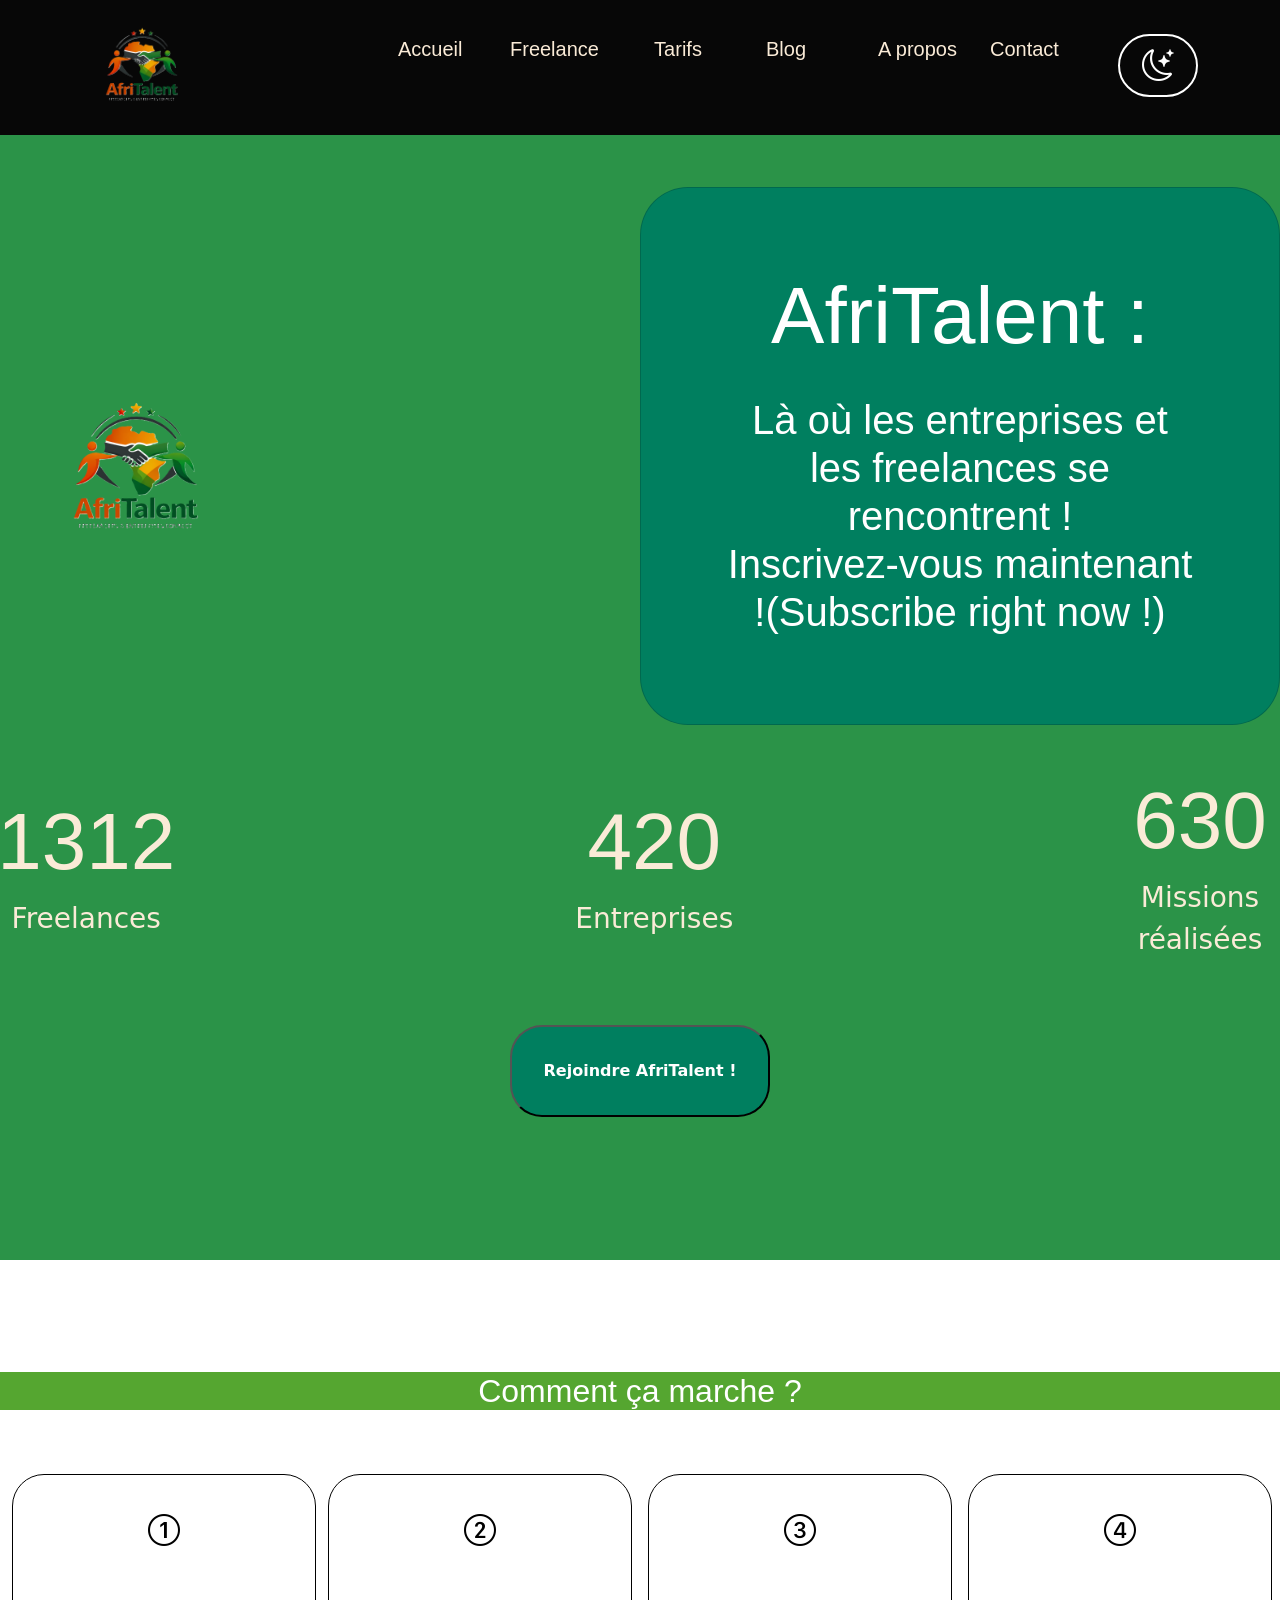
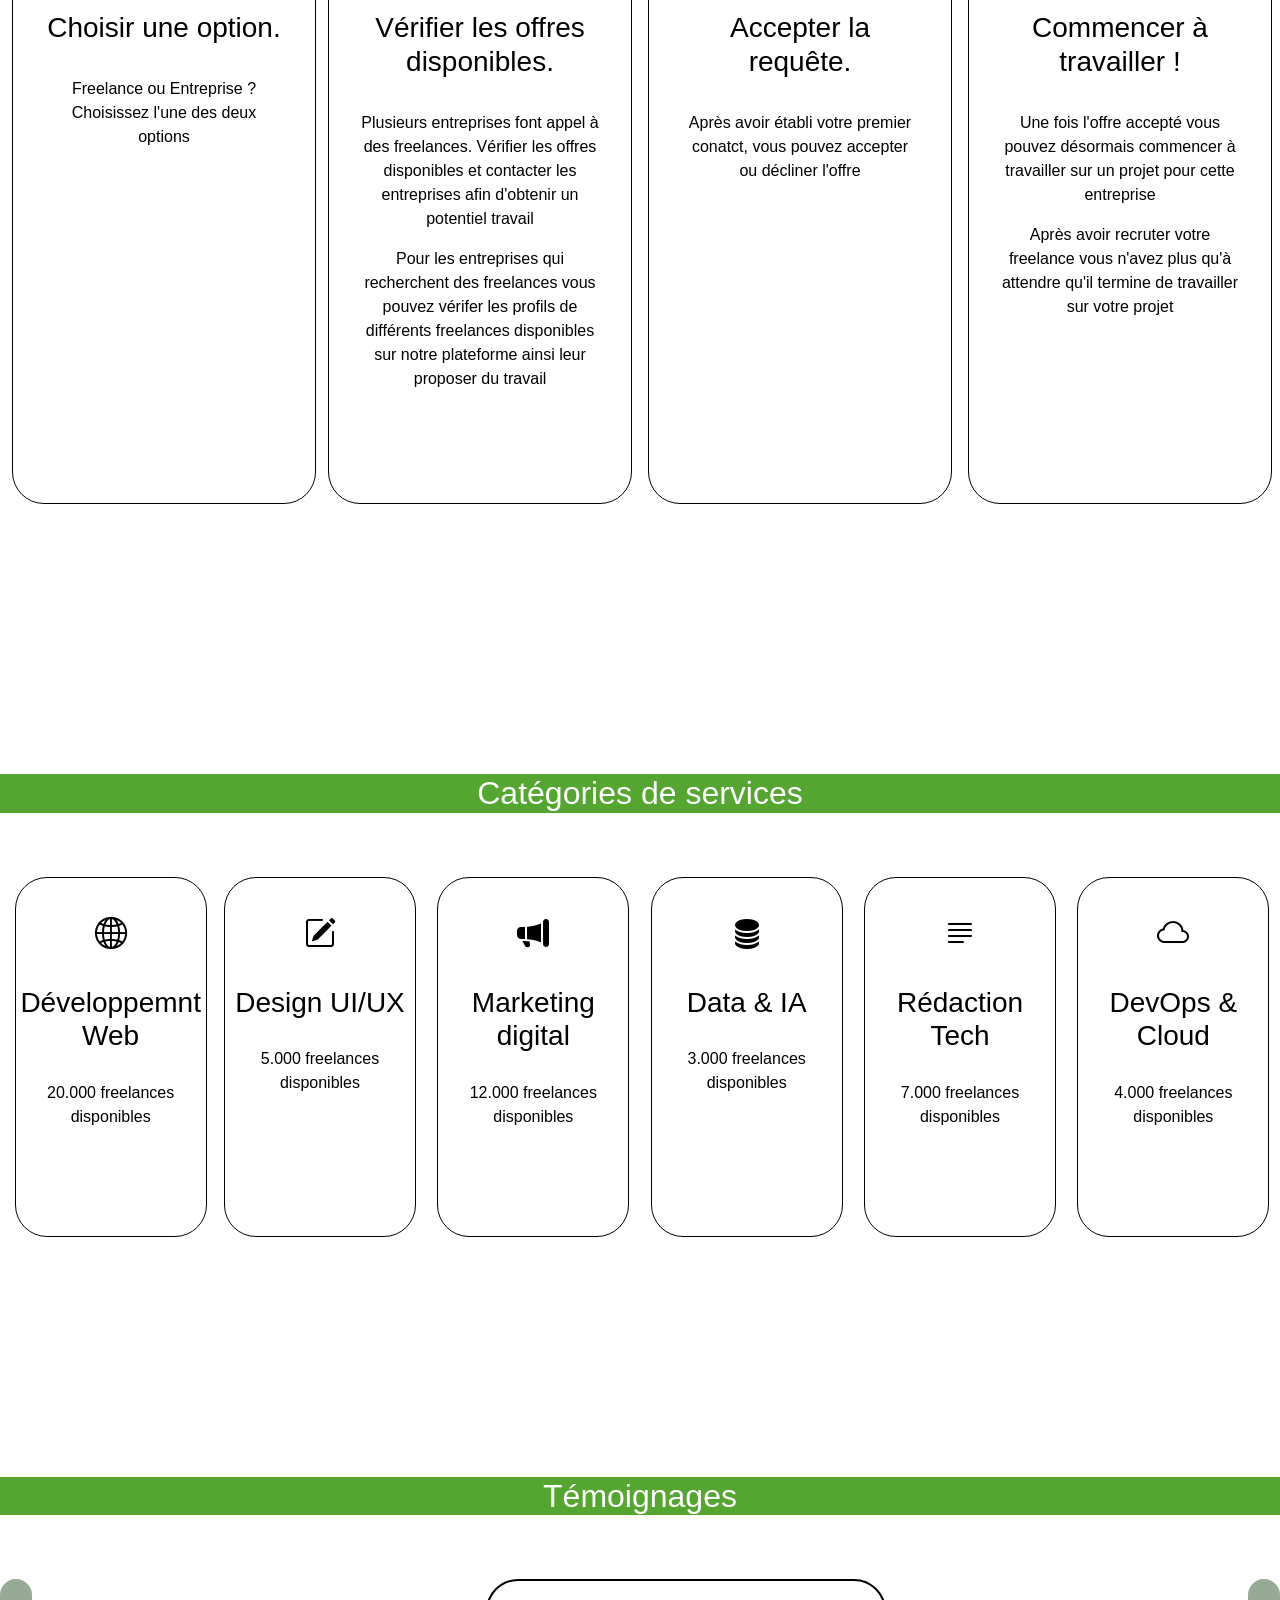
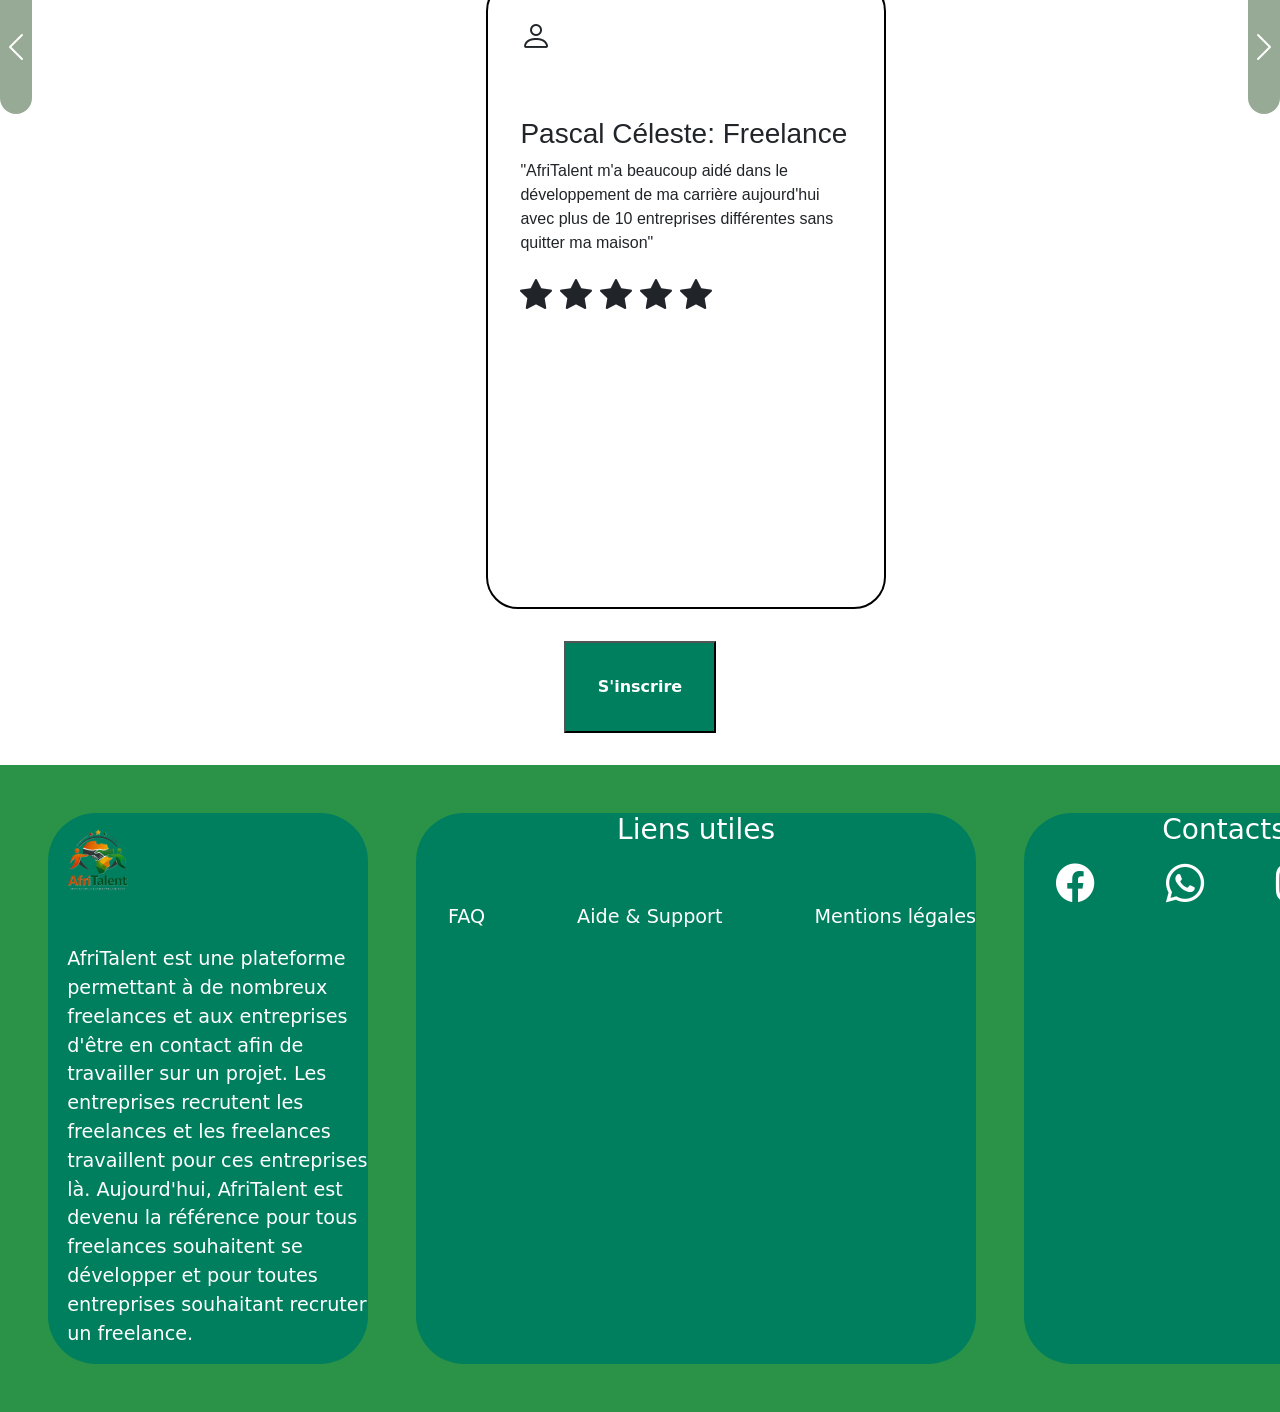
==== commit 25a46e47: "JS: Compteurs animés au scroll et animations fade-in des sections" ====
--- a/index.html
+++ b/index.html
@@ -51,7 +51,7 @@
             </div>
         </nav>
     </header>
-    <section id="hero">
+    <section id="hero" class="fade_in">
         <ul>
             <li>
                 <img src="images/AfriTalent No background.png" alt="Logo AfriTalent">
@@ -65,16 +65,31 @@
                         Là où les entreprises et les freelances se rencontrent ! <br>
                         Inscrivez-vous maintenant !(Subscribe right now !)
                     </h2>
-                    <!-- Compteurs JavaScript -->
                 </div>
             </li>
         </ul>
+        <!-- Compteurs JavaScript -->
+        <div id="compteurs">
+            <ul>
+                <li>
+                    <h2 id="cpt">0</h2>
+                    <p>Freelances</p>                    
+                </li>
+                <li>
+                    <h2 id="cpt2">0</h2>
+                    <p>Entreprises</p>
+                </li>
+                <li>
+                    <h2 id="cpt3">0</h2>
+                    <p>Missions réalisées</p>
+                </li>
+            </ul>
+        </div>
         <div>
             <button id="cta1"><span>Rejoindre AfriTalent !</span></button>
         </div>
-        <div id="top"></div>
     </section>
-    <section id="comment_ca_marche">
+    <section id="comment_ca_marche" class="fade_in">
         <h2>Comment ça marche ?</h2>
         <div id="container">
             <div class="card col-12 col-md-6 col-lg-4" id="first">
@@ -109,7 +124,7 @@
             </div>
         </div>
     </section>
-    <section id="categories_de_service">
+    <section id="categories_de_service" class="fade_in">
         <h2>Catégories de services</h2>
         <div id="container_2">
             <div class="card col-12 col-md-6 col-lg-4" id="div1">
@@ -144,18 +159,18 @@
             </div>
         </div>
     </section>
-    <section id="temoignages">
+    <section id="temoignages" class="fade_in">
         <h2>Témoignages</h2>
         <div id="testimonialsCarousel" class="carousel slide" data-bs-ride="carousel">
             <!-- Indicateurs optionels -->
-             <div class="carousel-indicators">
+            <div class="carousel-indicators">
                 <button type="button" data-bs-target="#testimonialsCarousel" data-bs-slide-to="0" class="active" aria-current="true" aria-label="Témoignage 1"></button>
                 <button type="button" data-bs-target="#testimonialsCarousel" data-bs-slide-to="1" class="active" aria-current="true" aria-label="Témoignage 2"></button>
                 <button type="button" data-bs-target="#testimonialsCarousel" data-bs-slide-to="2" class="active" aria-current="true" aria-label="Témoignage 3"></button>
                 <button type="button" data-bs-target="#testimonialsCarousel" data-bs-slide-to="3" class="active" aria-current="true" aria-label="Témoignage 4"></button>
                 <button type="button" data-bs-target="#testimonialsCarousel" data-bs-slide-to="4" class="active" aria-current="true" aria-label="Témoignage 5"></button>
-             </div>
-             <div class="carousel-inner">
+            </div>
+            <div class="carousel-inner">
                 <div class="carousel-item active">
                     <div class="card" id="tem1">
                         <i class="bi bi-person"></i>
@@ -228,19 +243,19 @@
                 </div>
              </div>
              <!-- Contrôles précédent/suivant -->
-              <button class="carousel-control-prev" type="button" data-bs-target="#testimonialsCarousel" data-bs-slide="prev" id="prev">
-                <span class="carousel-control-prev-icon" aria-hidden="true"></span>
-                <span class="visually-hidden">Précédent</span>
-              </button>
-              <button class="carousel-control-next" type="button" data-bs-target="#testimonialsCarousel" data-bs-slide="next" id="next">
-                <span class="carousel-control-next-icon" aria-hidden="true"></span>
-                <span class="visually-hidden">suivant</span>
-              </button>
-        </div>
-    </section>
-    <section id="cta">
-        <button>S'inscrire</button>
-    </section>
+             <button class="carousel-control-prev" type="button" data-bs-target="#testimonialsCarousel" data-bs-slide="prev" id="prev">
+                 <span class="carousel-control-prev-icon" aria-hidden="true"></span>
+                 <span class="visually-hidden">Précédent</span>
+                </button>
+                <button class="carousel-control-next" type="button" data-bs-target="#testimonialsCarousel" data-bs-slide="next" id="next">
+                    <span class="carousel-control-next-icon" aria-hidden="true"></span>
+                    <span class="visually-hidden">suivant</span>
+                </button>
+            </div>
+        </section>
+        <section id="cta">
+            <button>S'inscrire</button>
+        </section>
     <footer>
         <div id="container_4">
             <div id="col1">
@@ -288,10 +303,11 @@
             </div>
         </div>
     </footer>
-
+    
     <!-- Bootstrap 5 via CDN: script JavaScript -->
     <script src="https://cdn.jsdelivr.net/npm/bootstrap@5.3.0/dist/js/bootstrap.bundle.min.js"></script>
     
+    <div id="top"></div>
     <!-- Script JS -->
     <script src="JS/main.js"></script>
 </body>
--- a/CSS/style.css
+++ b/CSS/style.css
@@ -64,7 +64,7 @@
     text-align: center;
     color: antiquewhite;
     padding-bottom: 2em;
-    height: 100vh;
+    height: 125vh;
     background: var(--quatrième-couleur);
 }
 #hero ul{
@@ -135,8 +135,8 @@
 #comment_ca_marche #container{
     height: 100vh;
     display: grid;
-    grid-template-rows: repeat(1fr,1);
-    grid-template-columns: repeat(1fr,4);
+    grid-template-rows: repeat(1,1fr);
+    grid-template-columns: repeat(4,1fr);
 }
 #first{
     margin-left: .5em;
@@ -196,7 +196,7 @@
 }
 .card h3, .card p{
     font-family: var(--second-google-fonts);
-    }
+}
 #categories_de_service{
     margin-bottom: 15em;
 }
@@ -218,7 +218,7 @@
 #container_2{
     display: grid;
     grid-template-rows: 1;
-    grid-template-columns: repeat(1fr,6);
+    grid-template-columns: repeat(6,1fr);
 }
 #div1{
     margin-left: .5em;
@@ -299,7 +299,7 @@
 #container_4{
     padding-top: 2em;
     display: grid;
-    grid-template-columns: repeat(1fr,4);
+    grid-template-columns: repeat(4,1fr);
     grid-template-rows: 1;
 }
 #col1{
@@ -415,8 +415,8 @@
 #container_tarifs{
     height: 100vh;
     display: grid;
-    grid-template-rows: repeat(1fr,1);
-    grid-template-columns: repeat(1fr,3);
+    grid-template-rows: repeat(1,1fr);
+    grid-template-columns: repeat(3,1fr);
 }
 #container_tarifs .card:hover{
     border: white;
@@ -471,8 +471,8 @@
 #freelance_container{
     margin-left: 2.5em;
     display: grid;
-    grid-template-columns: repeat(1fr,3);
-    grid-template-rows: repeat(1fr,3);
+    grid-template-columns: repeat(3,1fr);
+    grid-template-rows: repeat(3,1fr);
     margin-top: 2em;
 }
 #profil1{
@@ -595,53 +595,679 @@
 #valeurs i{
     font-size: 2em;
 }
-#hero{
+/* RESPONSIVE DESIGN */
+
+/* Empêche le débordement horizontal */
+html, body{
+    overflow-x: hidden;
+}
+
+img{
+    max-width: 100%;
+    height: auto;
+}
+
+/* TABLETTE : 768px */
+
+@media screen and (max-width: 768px){
+    
+    body{
+        padding-top: 12vh;
+    }
+
+    /* NAVBAR */
+    
+    header{
+        height: auto;
+    }
+    
+    #navMenu ul{
+        flex-direction: column;
+        align-items: center;
+        gap: 1em;
+    }
+    
+    .nav-item{
+        width: auto;
+        text-align: center;
+    }
+    
+    .container img{
+        width: 5em;
+    }
+    
+    /* HERO */
+    
+    #hero{
+        height: auto;
+        padding: 3em 1em;
+    }
+
+    #hero ul{
+        flex-direction: column;
+        gap: 3em;
+        align-items: center;
+        padding: 0;
+    }
+    
+    #hero img{
+        width: 20em;
+        margin-top: 2em;
+    }
+    
+    #main_card{
+        margin-left: 2.5em;
+        width: 90%;
+        padding: 2em;
+    }
+    
+    #hero h1{
+        font-size: 3em;
+    }
+    
+    #hero h2{
+        font-size: 1.5em;
+    }
+    
+    /* COMMENT ÇA MARCHE */
+    
+    #comment_ca_marche #container{
+        height: auto;
+        display: grid;
+        grid-template-columns: repeat(2,1fr);
+        gap: 2em;
+        justify-items: center;
+    }
+    
+    #first{
+        margin: 0;
+        text-align: center;
+        grid-column: 1;
+        grid-row: 1;
+    }
+    #second{
+        text-align: center;
+        grid-column: 2;
+        grid-row: 1;
+    }
+    #third{
+        text-align: center;
+        grid-column: 1;
+        grid-row: 2;
+    }
+    #fourth{
+        text-align: center;
+        grid-column: 2;
+        grid-row: 2;
+    }
+    
+    #comment_ca_marche .card{
+        width: 16em;
+        height: auto;
+        padding-bottom: 2em;
+    }
+
+    /* SERVICES */
+
+    #container_2{
+        display: grid;
+        grid-template-columns: repeat(2,1fr);
+        gap: 2em;
+        justify-items: center;
+    }
+
+    #div1{
+        margin-left: 0;
+        text-align: center;
+        grid-column: 1;
+        grid-row: 1;
+    }
+    #div2{
+        text-align: center;
+        grid-column: 2;
+        grid-row: 1;
+    }
+    #div3{
+        text-align: center;
+        grid-column: 1;
+        grid-row: 2;
+    }
+    #div4{
+        text-align: center;
+        grid-column: 2;
+        grid-row: 2;
+    }
+    #div5{
+        text-align: center;
+        grid-column: 1;
+        grid-row: 3;
+    }
+    #div6{
+        text-align: center;
+        grid-column: 2;
+        grid-row: 3;
+    }
+    
+    #categories_de_service .card{
+        width: 15em;
+        height: auto;
+        padding-bottom: 2em;
+    }
+    
+    /* TÉMOIGNAGES */
+    
+    .carousel-item .card{
+        margin-left: auto;
+        margin-right: auto;
+    }
+    
+    #temoignages .card{
+        width: 80%;
+        height: auto;
+    }
+    
+    /* FOOTER */
+
+    #container_4{
+        display: grid;
+        grid-template-columns: repeat(2,1fr);
+        gap: 2em;
+        padding: 2em;
+    }
+    
+    #col1{
+        text-align: center;
+        grid-column: 1;
+        grid-row: 1;
+    }
+    #col2{
+        text-align: center;
+        grid-column: 2;
+        grid-row: 1;
+    }
+    #col3{
+        margin-top: 2em;
+        text-align: center;
+        grid-column: 1;
+        grid-row: 2;
+    }
+    
+    footer ul{
+        justify-content: center;
+        gap: 2em;
+    }
+    
+    /* TARIFS */
+    
+    #container_tarifs{
+        height: auto;
+        display: grid;
+        grid-template-columns: 1fr;
+    }
+    
+    #card1{
+        text-align: center;
+        grid-column: 1;
+        grid-row: 1;
+    }
+    #card2{
+        text-align: center;
+        grid-column: 1;
+        grid-row: 2;
+    }
+    #card3{
+        text-align: center;
+        grid-column: 1;
+        grid-row: 3;
+    }
+    
+    /* FREELANCES */
+    #freelance h1{
+        padding-top: 4.5em;
+        font-size: 3em;
+    }
+    
+    #freelance_container{
+        grid-template-columns: repeat(2,1fr);
+        gap: 2em;
+        justify-items: center;
+    }
+    #profil1{
+        text-align: center;
+        grid-column: 1;
+        grid-row: 1;
+    }
+    #profil2{
+        text-align: center;
+        grid-column: 2;
+        grid-row: 1;
+    }
+    #profil3{
+        text-align: center;
+        grid-column: 1;
+        grid-row: 2;
+    }
+    #profil4{
+        text-align: center;
+        grid-column: 2;
+        grid-row: 2;
+    }
+    #profil5{
+        text-align: center;
+        grid-column: 1;
+        grid-row: 3;
+    }
+    #profil6{
+        text-align: center;
+        grid-column: 2;
+        grid-row: 3;
+    }
+    #profil7{
+        text-align: center;
+        grid-column: 1;
+        grid-row: 4;
+    }
+    #profil8{
+        text-align: center;
+        grid-column: 2;
+        grid-row: 4;
+    }
+    #profil9{
+        text-align: center;
+        grid-column: 1;
+        grid-row: 5;
+    }
+    
+    #freelance_container .card-body{
+        width: 18em;
+        height: auto;
+    }
+    
+    /* ABOUT */
+    
+    #about ul{
+        flex-wrap: wrap;
+        justify-content: center;
+    }
+    
+    #equipe img{
+        width: 220px;
+        height: auto;
+    }
+    /* CONTACTS */
+    #contact h1{
+        font-size: 5em;
+        padding-top: 2em;
+    }
+    #container_contacts form{
+        width: 30em;
+        margin-left: 9em;
+    }
+    iframe{
+        width: 35em;
+        margin-left: 6em;
+    }
+}
+
+/* MOBILE : 375px */
+
+@media screen and (max-width: 380px){
+    #hero #main_card{
+        width: 100%;
+        margin-left: 0;
+    }
+    /* COMMENT ÇA MARCHE */
+    
+    #comment_ca_marche #container{
+        height: auto;
+        display: grid;
+        grid-template-columns: repeat(1,1fr);
+        gap: 2em;
+        justify-items: center;
+    }
+    
+    #first{
+        margin: 0;
+        text-align: center;
+        grid-column: 1;
+        grid-row: 1;
+    }
+    #second{
+        text-align: center;
+        grid-column: 1;
+        grid-row: 2;
+    }
+    #third{
+        text-align: center;
+        grid-column: 1;
+        grid-row: 3;
+    }
+    #fourth{
+        text-align: center;
+        grid-column: 1;
+        grid-row: 4;
+    }
+    
+    #comment_ca_marche .card{
+        width: 16em;
+        height: auto;
+        padding-bottom: 2em;
+    }
+    
+    /* SERVICES */
+    
+    #container_2{
+        margin-left: 3.5em;
+        display: grid;
+        grid-template-columns: repeat(2,1fr);
+        gap: 2em;
+        justify-items: center;
+    }
+    
+    #div1{
+        margin-left: 0;
+        text-align: center;
+        grid-column: 1;
+        grid-row: 1;
+    }
+    #div2{
+        text-align: center;
+        grid-column: 1;
+        grid-row: 2;
+    }
+    #div3{
+        text-align: center;
+        grid-column: 1;
+        grid-row: 3;
+    }
+    #div4{
+        text-align: center;
+        grid-column: 1;
+        grid-row: 4;
+    }
+    #div5{
+        text-align: center;
+        grid-column: 1;
+        grid-row: 5;
+    }
+    #div6{
+        text-align: center;
+        grid-column: 1;
+        grid-row: 6;
+    }
+    
+    #categories_de_service .card{
+        width: 15em;
+        height: auto;
+        padding-bottom: 2em;
+    }
+    
+    /* TÉMOIGNAGES */
+
+    .carousel-item .card{
+        margin-left: auto;
+        margin-right: auto;
+    }
+    
+    #temoignages .card{
+        width: 80%;
+        height: auto;
+    }
+
+    /* FOOTER */
+
+    #container_4{
+        display: grid;
+        grid-template-columns: repeat(2,1fr);
+        gap: 2em;
+        padding: 2em;
+    }
+    
+    #col1{
+        text-align: center;
+        grid-column: 1;
+        grid-row: 1;
+    }
+    #col2{
+        text-align: center;
+        grid-column: 1;
+        grid-row: 2;
+    }
+    #col3{
+        margin-top: 2em;
+        text-align: center;
+        grid-column: 1;
+        grid-row: 3;
+    }
+    
+    footer ul{
+        justify-content: center;
+        gap: 2em;
+    }
+
+    /* TARIFS */
+
+    #container_tarifs{
+        height: auto;
+        display: grid;
+        grid-template-columns: 1fr;
+    }
+    
+    #card1{
+        text-align: center;
+        grid-column: 1;
+        grid-row: 1;
+    }
+    #card2{
+        text-align: center;
+        grid-column: 1;
+        grid-row: 2;
+    }
+    #card3{
+        text-align: center;
+        grid-column: 1;
+        grid-row: 3;
+    }
+    
+    /* FREELANCES */
+    #freelance h1{
+        padding-top: 4.5em;
+        font-size: 3em;
+    }
+    
+    #freelance_container{
+        margin-left: 0;
+        display: grid;
+        grid-template-columns: repeat(auto-fit,minmax(280px, 1fr));
+        gap: 2em;
+        justify-items: center;
+        padding: 20px;
+    }
+    #profil1{
+        text-align: center;
+        grid-column: 1;
+        grid-row: 1;
+    }
+    #profil2{
+        text-align: center;
+        grid-column: 1;
+        grid-row: 2;
+    }
+    #profil3{
+        text-align: center;
+        grid-column: 1;
+        grid-row: 3;
+    }
+    #profil4{
+        text-align: center;
+        grid-column: 1;
+        grid-row: 4;
+    }
+    #profil5{
+        text-align: center;
+        grid-column: 1;
+        grid-row: 5;
+    }
+    #profil6{
+        text-align: center;
+        grid-column: 1;
+        grid-row: 6;
+    }
+    #profil7{
+        text-align: center;
+        grid-column: 1;
+        grid-row: 7;
+    }
+    #profil8{
+        text-align: center;
+        grid-column: 1;
+        grid-row: 8;
+    }
+    #profil9{
+        text-align: center;
+        grid-column: 1;
+        grid-row: 9;
+    }
+    #freelance_container .card-body{
+        width: 18em;
+        height: auto;
+    }
+    
+    /* ABOUT */
+    
+    #about ul{
+        flex-wrap: wrap;
+        justify-content: center;
+    }
+
+    #equipe img{
+        width: 220px;
+        height: auto;
+    }
+    /* CONTACTS */
+    #contact h1{
+        font-size: 5em;
+        padding-top: 2em;
+    }
+    #container_contacts form{
+        width: 20em;
+    }
+    iframe{
+        width: 35em;
+    }
+    
+}
+
+/* DESKTOP : +1200px */
+
+@media screen and (min-width: 1200px){
+    
+    .container{
+        max-width: 1400px;
+    }
+    
+    #hero ul{
+        justify-content: center;
+        align-items: center;
+    }
+    
+    #comment_ca_marche #container{
+        justify-items: center;
+    }
+    
+    #container_2{
+        justify-items: center;
+    }
+    
+    #container_4{
+        padding: 3em;
+        gap: 3em;
+    }
+    
+    #freelance #container{
+        justify-items: center;
+    }
+}
+/* Bouton light/dark theme */
+#theme{
+    background: none;
+    border: 2px solid white;
+    border-radius: 2em;
+    height: 7vh;
+    width: 5em;
+    margin-top: 0;
+    padding: 0;
+    margin-left: 1em;
+    margin-bottom: 0.25em;
+}
+
+/* Dark Theme */
+.dark-theme {
+    background-color: #333;
+    color: #fff;
+}
+.dark-theme .card {
+    background: none;
+    border-color: 2px solid white;
+}
+.dark-theme h1, .dark-theme h2, .dark-theme h3, .dark-theme p, .dark-theme i{
+    color: #fff;
+}
+.dark-theme #hero, .dark-theme footer{
+    background: var(--couleur-secondaire);
+}
+.dark-theme #cta1, .dark-theme #col1, .dark-theme #col2, .dark-theme #col3, .dark-theme #main_card, .dark-theme button, .dark-theme #envoyer{
+    background-color: rgb(0, 95, 0);
+}
+
+/* Light theme */
+.light #hero{
     padding-top: .25em;
     text-align: center;
     color: antiquewhite;
     padding-bottom: 2em;
-    height: 100vh;
+    height: 1200px;
     background: var(--quatrième-couleur);
 }
-#hero ul{
+.light #hero ul{
     display: flex;
     gap: 25em;
 }
-#hero li{
+.light #hero li{
     list-style: none;
 }
-#hero img{
+.light #hero img{
     margin-top: 5em;
     width: 30em;
     border-radius: 5em;
 }
-#main_card{
+.light #main_card{
     padding: 5em;
     border-radius: 3em;
     width: 40em;
     background: var(--couleur-tertiaire);
     color: #fff;
 }
-#hero h1{
+.light #hero h1{
     font-family: var(--first-google-fonts);
     font-size: 5em;
 }
-#hero h2{
+.light #hero h2{
     font-family: var(--first-google-fonts);
     font-size: 2.5em;
     font-weight: lighter;
 }
-#hero div{
+.light  #hero div{
     margin-top: 3em;
 }
-#cta1{
-    border-radius: 2em;
-}
-button p{
+.light #cta1{
+    border-radius: 2em;
+}
+.light button p{
     font-family: var(--first-google-fonts);
     font-size: 2em;
 }
-button{
+.light button{
     transition: 0.3s;
     color: white;
     font-weight: bolder;
@@ -650,7 +1276,7 @@
     padding: 2em;
     margin: 2em;
 }
-button:hover{
+.light button:hover{
     /* Effet de zoom avec ombre autour de la case */
     background-color: black;
     color: white;
@@ -658,40 +1284,40 @@
     transition: 0.3s;
     box-shadow: 0 10px 30px rgba(0, 0, 0);
 }
-#comment_ca_marche{
+.light #comment_ca_marche{
     margin-top: 7em;
 }
-#comment_ca_marche h2{
+.light #comment_ca_marche h2{
     background: var(--couleur-principale);
     color: white;
     font-family: var(--second-google-fonts);
     margin-bottom: 2em;
     text-align: center;
 }
-#comment_ca_marche #container{
+.light #comment_ca_marche #container{
     height: 100vh;
     display: grid;
-    grid-template-rows: repeat(1fr,1);
-    grid-template-columns: repeat(1fr,4);
-}
-#first{
+    grid-template-rows: repeat(1,1fr);
+    grid-template-columns: repeat(4,1fr);
+}
+.light #first{
     margin-left: .5em;
     grid-column: 1;
     grid-row: 1;
 }
-#second{
+.light #second{
     grid-column: 2;
     grid-row: 1;
 }
-#third{
+.light #third{
     grid-column: 3;
     grid-row: 1;
 }
-#fourth{
+.light #fourth{
     grid-column: 4;
     grid-row: 1;
 }
-#comment_ca_marche .card{
+.light #comment_ca_marche .card{
     padding-top: 2em;
     border-radius: 2em;
     border-color: black;
@@ -702,13 +1328,13 @@
     padding-left: 2em;
     padding-right: 2em;
 }
-#comment_ca_marche .card:hover{
+.light #comment_ca_marche .card:hover{
     color: white;
     background-color: black;
     transform: scale(1.1);
     transition: 0.3s;
 }
-#categories_de_service .card{
+.light #categories_de_service .card{
     padding-top: 2em;
     border-color: black;
     border-radius: 2em;
@@ -717,169 +1343,169 @@
     height: 60vh;
     width: 19em;
 }
-#categories_de_service .card:hover{
+.light #categories_de_service .card:hover{
     border: white;
     background-color: black;
     color: white;
     transform: scale(1.1);
     transition: 0.3s;
 }
-.card i{
+.light .card i{
     font-weight: bold;
 }
-.card h3{
+.light .card h3{
     margin-top: 2em;
 }
-.card h3, .card p{
+.light .card h3, .light .card p{
     font-family: var(--second-google-fonts);
 }
-#categories_de_service{
+.light #categories_de_service{
     margin-bottom: 15em;
 }
-#categories_de_service h2{
+.light #categories_de_service h2{
     background: var(--couleur-principale);
     color: white;
     font-family: var(--first-google-fonts);
     margin-bottom: 2em;
     text-align: center;
 }
-#categories_de_service .card{
+.light #categories_de_service .card{
     width: 12em;
     height: 40vh;
 }
-#categories_de_service .card h3{
+.light #categories_de_service .card h3{
     margin-top: 1em;
     margin-bottom: 1em;
 }
-#container_2{
+.light #container_2{
     display: grid;
     grid-template-rows: 1;
-    grid-template-columns: repeat(1fr,6);
-}
-#div1{
+    grid-template-columns: repeat(6,1fr);
+}
+.light #div1{
     margin-left: .5em;
     grid-row: 1;
     grid-column: 1;
 }
-#div2{
+.light #div2{
     grid-row: 1;
     grid-column: 2;
 }
-#div3{
+.light #div3{
     grid-row: 1;
     grid-column: 3;
 }
-#div4{
+.light #div4{
     grid-row: 1;
     grid-column: 4;
 }
-#div5{
+.light #div5{
     grid-row: 1;
     grid-column: 5;
 }
-#div6{
+.light #div6{
     grid-row: 1;
     grid-column: 6;
 }
-#next, #prev{
+.light #next, .light #prev{
     border-radius: 5em;
     height: 15vh;
     width: 2em;
     background: #31572c;
 }
-.carousel-item .card{
+.light .carousel-item .card{
     margin-left: 38%;
 }
-#temoignages h2{
+.light #temoignages h2{
     background: var(--couleur-principale);
     color: white;
     font-family: var(--second-google-fonts);
     margin-bottom: 2em;
     text-align: center;
 }
-#cta{
+.light #cta{
     border-radius: 2em;
     text-align: center;
     margin-top: 5em;
 }
-#temoignages .card{
+.light #temoignages .card{
     width: 25em;
     padding: 2em;
     height: 70vh;
     border: solid 2px black;
     border-radius: 2em;
 }
-#temoignages .card:hover{
+.light #temoignages .card:hover{
     color: white;
     background-color: black;
     transform: scale(1.1);
     transition: 0.3s;
 }
-#cta{
+.light #cta{
     margin: 2em;
 }
-footer{
+.light .footer{
     background: var(--quatrième-couleur);
     color: white;
     font-family: var(--couleur-principale);
 }
-footer p{
+.light .footer p{
     font-size: larger;
     margin-left: 1em;
 }
-footer a{
+.light .footer a{
     color: white;
     text-decoration: none;
     font-size: larger;
 }
-#container_4{
+.light #container_4{
     padding-top: 2em;
     display: grid;
     grid-template-columns: repeat(1fr,4);
     grid-template-rows: 1;
 }
-#col1{
+.light #col1{
     width: 20em;
     grid-column: 1;
     grid-row: 1;
 }
-#col2{
+.light #col2{
     width: 35em;
     grid-column: 2;
     grid-row: 1;
 }
-#col3{
+.light #col3{
     text-align: center;
     width: 25em;
     grid-column: 3;
     grid-row: 1;
 }
-#col1, #col2, #col3{
+.light #col1, .light #col2, .light #col3{
     background: var(--couleur-tertiaire);
     border-radius: 3em;
 }
-#logo{
+.light #logo{
     margin-bottom: 2em;
     width: 100px;
     border-radius: 5em;
     text-align: center;
 }
-#col4 h3, #col2 h3{
+.light #col4 h3, .light #col2 h3{
     text-align: center;
     margin-bottom: 2em;
 }
-footer ul{
+.light .footer ul{
     display: flex;
     justify-content: space-between;
 }
-footer li{
+.light .footer li{
     list-style: none;
 }
-#index i{
+.light #index i{
     font-size: 2em;
 }
 /* CSS de contacts.html */
-#contact h1{
+.light #contact h1{
     background: var(--couleur-tertiaire);
     color: white;
     font-family: var(--second-google-fonts);
@@ -890,7 +1516,7 @@
     font-weight: bold;
     font-size: 5em;
 }
-#container_contacts form{
+.light #container_contacts form{
     margin-top: 2em;
     text-align: center;
     margin-left: 30%;
@@ -905,21 +1531,21 @@
     color: #fff;
     background: var(--couleur-tertiaire);
 }
-iframe{
+.light iframe{
     border-radius: 2em;
     width: 35em;
     margin-left: 22em;
     margin-top: 2em;
 }
-.space{
+.light .space{
     width: 10em;
 }
-form div{
+.light form div{
     margin: 2em;
     display: flex;
     justify-content: space-between;
 }
-#envoyer{
+.light #envoyer{
     transition: 0.3s;
     color: white;
     font-weight: bolder;
@@ -928,1168 +1554,6 @@
     padding: 2em;
     margin: 2em;
 }
-#envoyer:hover{
-    /* Effet de zoom avec ombre autour de la case */
-    background-color: black;
-    color: white;
-    transform: scale(1.1);
-    transition: 0.3s;
-    box-shadow: 0 10px 30px rgba(0, 0, 0);
-}
-/* CSS pour tarifs.html */
-#title_tarifs{
-    background: var(--couleur-tertiaire);
-    color: white;
-    font-family: var(--second-google-fonts);
-    margin-bottom: .5em;
-    text-align: center;
-    height: 50vh;
-    padding-top: 1.5em;
-    font-weight: bold;
-    font-size: 5em;
-}
-#container_tarifs{
-    height: 100vh;
-    display: grid;
-    grid-template-rows: repeat(1fr,1);
-    grid-template-columns: repeat(1fr,3);
-}
-#container_tarifs .card:hover{
-    border: white;
-    background-color: black;
-    color: white;
-    transform: scale(1.1);
-    transition: 0.3s;
-    gap: 2em;
-}
-
-#card1{
-    border: solid 2px black;
-    border-radius: 2em;
-    grid-column: 1;
-    grid-row: 1;
-    margin: 1em;
-    height: 50vh;   
-}
-#card2{
-    border: solid 2px black;
-    border-radius: 2em;
-    grid-column: 2;
-    grid-row: 1;
-    margin: 1em;
-    height: 50vh;
-}
-#card3{
-    border: solid 2px black;
-    border-radius: 2em;
-    grid-column: 3;
-    grid-row: 1;
-    margin: 1em;
-    height: 50vh;
-}
-/* CSS pour freelances */
-#freelance h1{
-    background: var(--couleur-tertiaire);
-    color: white;
-    font-family: var(--second-google-fonts);
-    margin-bottom: .5em;
-    text-align: center;
-    height: 50vh;
-    padding-top: 1.5em;
-    font-weight: bold;
-    font-size: 5em;
-}
-#freelance img{
-    height: 20vh;
-    width: 7em;
-    border-radius: 5em;
-}
-#freelance_container{
-    margin-left: 2.5em;
-    display: grid;
-    grid-template-columns: repeat(1fr,3);
-    grid-template-rows: repeat(1fr,3);
-    margin-top: 2em;
-}
-#profil1{
-    grid-column: 1;
-    grid-row: 1;
-}
-#profil2{
-    grid-column: 2;
-    grid-row: 1;
-}
-#profil3{
-    grid-row: 1;
-    grid-column: 3;
-}
-#profil4{
-    grid-column: 1;
-    grid-row: 2;
-}
-#profil5{
-    grid-column: 2;
-    grid-row: 2;
-}
-#profil6{
-    grid-column: 3;
-    grid-row: 2;
-}
-#profil7{
-    grid-column: 1;
-    grid-row: 3;
-}
-#profil8{
-    grid-column: 2;
-    grid-row: 3;
-}
-#profil9{
-    grid-column: 3;
-    grid-row: 3;
-}
-#freelance_container .card-body{
-    border: solid 2px black;
-    border-radius: 2em;
-    width: 23em;
-    margin-bottom: 2em;
-    text-align: center;
-    height: 100vh;
-}
-#freelance_container .card-body:hover{
-    border: white;
-    background-color: black;
-    color: white;
-    transform: scale(1.1);
-    transition: 0.3s;
-}
-#freelance_container .card{
-    border: none;
-}
-#freelance_container button{
-    height: 2em;
-    padding-top: .5em;
-}
-/* CSS pour about.html */
-#about section{
-    margin-bottom: 5em;
-}
-#about h1{
-    color: #fff;
-    text-align: center;
-    background: var(--couleur-tertiaire);
-    font-family: var(--second-google-fonts);
-}
-#histoire{
-    margin-top: 2em;
-    padding-top: 2em;
-    height: 80vh;
-    background: linear-gradient(to bottom,rgba(0,0,0,0.5)), url("../images/26389178-groupe-de-affaires-gens-avoir-une-reunion-a-propos-entreprise-statistiques-photo.jpg");
-    background-repeat: no-repeat;
-    background-size: cover;
-    background-position: center;
-}
-#histoire p{
-    margin-top: 2em;
-    font-family: var(--first-google-fonts);
-    color: #fff;
-}
-#about .card{
-    margin-top: 2em;
-    border: none;
-}
-#about .card-body{
-    border-radius: 2em;
-    border: solid 2px black;
-    height: 70vh;
-}
-#about .card-body:hover{
-    border: white;
-    background-color: black;
-    color: white;
-    transform: scale(1.1);
-    transition: 0.3s;
-    gap: 2em;
-}
-#about ul{
-    display: flex;
-    gap: 50px;
-}
-#about li{
-    list-style: none;
-}
-#equipe img{
-    width: 300px;
-    height: 40vh;
-    border-radius: 10em;
-}
-#valeurs ul:last-child{
-    margin-right: 2em;
-}
-#valeurs .card-body{
-    text-align: center;
-}
-#valeurs i{
-    font-size: 2em;
-}
-/* RESPONSIVE DESIGN */
-
-/* Empêche le débordement horizontal */
-html, body{
-    overflow-x: hidden;
-}
-
-img{
-    max-width: 100%;
-    height: auto;
-}
-
-/* TABLETTE : 768px */
-
-@media screen and (max-width: 768px){
-    
-    body{
-        padding-top: 12vh;
-    }
-
-    /* NAVBAR */
-    
-    header{
-        height: auto;
-    }
-    
-    #navMenu ul{
-        flex-direction: column;
-        align-items: center;
-        gap: 1em;
-    }
-    
-    .nav-item{
-        width: auto;
-        text-align: center;
-    }
-    
-    .container img{
-        width: 5em;
-    }
-    
-    /* HERO */
-    
-    #hero{
-        height: auto;
-        padding: 3em 1em;
-    }
-
-    #hero ul{
-        flex-direction: column;
-        gap: 3em;
-        align-items: center;
-        padding: 0;
-    }
-    
-    #hero img{
-        width: 20em;
-        margin-top: 2em;
-    }
-    
-    #main_card{
-        margin-left: 2.5em;
-        width: 90%;
-        padding: 2em;
-    }
-    
-    #hero h1{
-        font-size: 3em;
-    }
-    
-    #hero h2{
-        font-size: 1.5em;
-    }
-    
-    /* COMMENT ÇA MARCHE */
-    
-    #comment_ca_marche #container{
-        height: auto;
-        display: grid;
-        grid-template-columns: repeat(2,1fr);
-        gap: 2em;
-        justify-items: center;
-    }
-    
-    #first{
-        margin: 0;
-        text-align: center;
-        grid-column: 1;
-        grid-row: 1;
-    }
-    #second{
-        text-align: center;
-        grid-column: 2;
-        grid-row: 1;
-    }
-    #third{
-        text-align: center;
-        grid-column: 1;
-        grid-row: 2;
-    }
-    #fourth{
-        text-align: center;
-        grid-column: 2;
-        grid-row: 2;
-    }
-    
-    #comment_ca_marche .card{
-        width: 16em;
-        height: auto;
-        padding-bottom: 2em;
-    }
-
-    /* SERVICES */
-
-    #container_2{
-        display: grid;
-        grid-template-columns: repeat(2,1fr);
-        gap: 2em;
-        justify-items: center;
-    }
-
-    #div1{
-        margin-left: 0;
-        text-align: center;
-        grid-column: 1;
-        grid-row: 1;
-    }
-    #div2{
-        text-align: center;
-        grid-column: 2;
-        grid-row: 1;
-    }
-    #div3{
-        text-align: center;
-        grid-column: 1;
-        grid-row: 2;
-    }
-    #div4{
-        text-align: center;
-        grid-column: 2;
-        grid-row: 2;
-    }
-    #div5{
-        text-align: center;
-        grid-column: 1;
-        grid-row: 3;
-    }
-    #div6{
-        text-align: center;
-        grid-column: 2;
-        grid-row: 3;
-    }
-    
-    #categories_de_service .card{
-        width: 15em;
-        height: auto;
-        padding-bottom: 2em;
-    }
-    
-    /* TÉMOIGNAGES */
-    
-    .carousel-item .card{
-        margin-left: auto;
-        margin-right: auto;
-    }
-    
-    #temoignages .card{
-        width: 80%;
-        height: auto;
-    }
-    
-    /* FOOTER */
-
-    #container_4{
-        display: grid;
-        grid-template-columns: repeat(2,1fr);
-        gap: 2em;
-        padding: 2em;
-    }
-    
-    #col1{
-        text-align: center;
-        grid-column: 1;
-        grid-row: 1;
-    }
-    #col2{
-        text-align: center;
-        grid-column: 2;
-        grid-row: 1;
-    }
-    #col3{
-        margin-top: 2em;
-        text-align: center;
-        grid-column: 1;
-        grid-row: 2;
-    }
-    
-    footer ul{
-        justify-content: center;
-        gap: 2em;
-    }
-    
-    /* TARIFS */
-    
-    #container_tarifs{
-        height: auto;
-        display: grid;
-        grid-template-columns: 1fr;
-    }
-    
-    #card1{
-        text-align: center;
-        grid-column: 1;
-        grid-row: 1;
-    }
-    #card2{
-        text-align: center;
-        grid-column: 1;
-        grid-row: 2;
-    }
-    #card3{
-        text-align: center;
-        grid-column: 1;
-        grid-row: 3;
-    }
-    
-    /* FREELANCES */
-    #freelance h1{
-        padding-top: 4.5em;
-        font-size: 3em;
-    }
-    
-    #freelance_container{
-        grid-template-columns: repeat(2,1fr);
-        gap: 2em;
-        justify-items: center;
-    }
-    #profil1{
-        text-align: center;
-        grid-column: 1;
-        grid-row: 1;
-    }
-    #profil2{
-        text-align: center;
-        grid-column: 2;
-        grid-row: 1;
-    }
-    #profil3{
-        text-align: center;
-        grid-column: 1;
-        grid-row: 2;
-    }
-    #profil4{
-        text-align: center;
-        grid-column: 2;
-        grid-row: 2;
-    }
-    #profil5{
-        text-align: center;
-        grid-column: 1;
-        grid-row: 3;
-    }
-    #profil6{
-        text-align: center;
-        grid-column: 2;
-        grid-row: 3;
-    }
-    #profil7{
-        text-align: center;
-        grid-column: 1;
-        grid-row: 4;
-    }
-    #profil8{
-        text-align: center;
-        grid-column: 2;
-        grid-row: 4;
-    }
-    #profil9{
-        text-align: center;
-        grid-column: 1;
-        grid-row: 5;
-    }
-    
-    #freelance_container .card-body{
-        width: 18em;
-        height: auto;
-    }
-    
-    /* ABOUT */
-    
-    #about ul{
-        flex-wrap: wrap;
-        justify-content: center;
-    }
-    
-    #equipe img{
-        width: 220px;
-        height: auto;
-    }
-    /* CONTACTS */
-    #contact h1{
-        font-size: 5em;
-        padding-top: 2em;
-    }
-    #container_contacts form{
-        width: 30em;
-        margin-left: 9em;
-    }
-    iframe{
-        width: 35em;
-        margin-left: 6em;
-    }
-}
-
-/* MOBILE : 375px */
-
-@media screen and (max-width: 380px){
-    #hero #main_card{
-        width: 100%;
-        margin-left: 0;
-    }
-    /* COMMENT ÇA MARCHE */
-    
-    #comment_ca_marche #container{
-        height: auto;
-        display: grid;
-        grid-template-columns: repeat(1,1fr);
-        gap: 2em;
-        justify-items: center;
-    }
-    
-    #first{
-        margin: 0;
-        text-align: center;
-        grid-column: 1;
-        grid-row: 1;
-    }
-    #second{
-        text-align: center;
-        grid-column: 1;
-        grid-row: 2;
-    }
-    #third{
-        text-align: center;
-        grid-column: 1;
-        grid-row: 3;
-    }
-    #fourth{
-        text-align: center;
-        grid-column: 1;
-        grid-row: 4;
-    }
-    
-    #comment_ca_marche .card{
-        width: 16em;
-        height: auto;
-        padding-bottom: 2em;
-    }
-    
-    /* SERVICES */
-    
-    #container_2{
-        margin-left: 3.5em;
-        display: grid;
-        grid-template-columns: repeat(2,1fr);
-        gap: 2em;
-        justify-items: center;
-    }
-    
-    #div1{
-        margin-left: 0;
-        text-align: center;
-        grid-column: 1;
-        grid-row: 1;
-    }
-    #div2{
-        text-align: center;
-        grid-column: 1;
-        grid-row: 2;
-    }
-    #div3{
-        text-align: center;
-        grid-column: 1;
-        grid-row: 3;
-    }
-    #div4{
-        text-align: center;
-        grid-column: 1;
-        grid-row: 4;
-    }
-    #div5{
-        text-align: center;
-        grid-column: 1;
-        grid-row: 5;
-    }
-    #div6{
-        text-align: center;
-        grid-column: 1;
-        grid-row: 6;
-    }
-    
-    #categories_de_service .card{
-        width: 15em;
-        height: auto;
-        padding-bottom: 2em;
-    }
-    
-    /* TÉMOIGNAGES */
-
-    .carousel-item .card{
-        margin-left: auto;
-        margin-right: auto;
-    }
-    
-    #temoignages .card{
-        width: 80%;
-        height: auto;
-    }
-
-    /* FOOTER */
-
-    #container_4{
-        display: grid;
-        grid-template-columns: repeat(2,1fr);
-        gap: 2em;
-        padding: 2em;
-    }
-    
-    #col1{
-        text-align: center;
-        grid-column: 1;
-        grid-row: 1;
-    }
-    #col2{
-        text-align: center;
-        grid-column: 1;
-        grid-row: 2;
-    }
-    #col3{
-        margin-top: 2em;
-        text-align: center;
-        grid-column: 1;
-        grid-row: 3;
-    }
-    
-    footer ul{
-        justify-content: center;
-        gap: 2em;
-    }
-
-    /* TARIFS */
-
-    #container_tarifs{
-        height: auto;
-        display: grid;
-        grid-template-columns: 1fr;
-    }
-    
-    #card1{
-        text-align: center;
-        grid-column: 1;
-        grid-row: 1;
-    }
-    #card2{
-        text-align: center;
-        grid-column: 1;
-        grid-row: 2;
-    }
-    #card3{
-        text-align: center;
-        grid-column: 1;
-        grid-row: 3;
-    }
-    
-    /* FREELANCES */
-    #freelance h1{
-        padding-top: 4.5em;
-        font-size: 3em;
-    }
-    
-    #freelance_container{
-        margin-left: 0;
-        display: grid;
-        grid-template-columns: repeat(auto-fit,minmax(280px, 1fr));
-        gap: 2em;
-        justify-items: center;
-        padding: 20px;
-    }
-    #profil1{
-        text-align: center;
-        grid-column: 1;
-        grid-row: 1;
-    }
-    #profil2{
-        text-align: center;
-        grid-column: 1;
-        grid-row: 2;
-    }
-    #profil3{
-        text-align: center;
-        grid-column: 1;
-        grid-row: 3;
-    }
-    #profil4{
-        text-align: center;
-        grid-column: 1;
-        grid-row: 4;
-    }
-    #profil5{
-        text-align: center;
-        grid-column: 1;
-        grid-row: 5;
-    }
-    #profil6{
-        text-align: center;
-        grid-column: 1;
-        grid-row: 6;
-    }
-    #profil7{
-        text-align: center;
-        grid-column: 1;
-        grid-row: 7;
-    }
-    #profil8{
-        text-align: center;
-        grid-column: 1;
-        grid-row: 8;
-    }
-    #profil9{
-        text-align: center;
-        grid-column: 1;
-        grid-row: 9;
-    }
-    #freelance_container .card-body{
-        width: 18em;
-        height: auto;
-    }
-    
-    /* ABOUT */
-    
-    #about ul{
-        flex-wrap: wrap;
-        justify-content: center;
-    }
-
-    #equipe img{
-        width: 220px;
-        height: auto;
-    }
-    /* CONTACTS */
-    #contact h1{
-        font-size: 5em;
-        padding-top: 2em;
-    }
-    #container_contacts form{
-        width: 20em;
-    }
-    iframe{
-        width: 35em;
-    }
-    
-}
-
-/* DESKTOP : +1200px */
-
-@media screen and (min-width: 1200px){
-    
-    .container{
-        max-width: 1400px;
-    }
-    
-    #hero ul{
-        justify-content: center;
-        align-items: center;
-    }
-    
-    #comment_ca_marche #container{
-        justify-items: center;
-    }
-    
-    #container_2{
-        justify-items: center;
-    }
-    
-    #container_4{
-        padding: 3em;
-        gap: 3em;
-    }
-    
-    #freelance #container{
-        justify-items: center;
-    }
-}
-/* Bouton light/dark theme */
-#theme{
-    background: none;
-    border: 2px solid white;
-    border-radius: 2em;
-    height: 7vh;
-    width: 5em;
-    margin-top: 0;
-    padding: 0;
-    margin-left: 1em;
-    margin-bottom: 0.25em;
-}
-
-/* Dark Theme */
-.dark-theme {
-    background-color: #333;
-    color: #fff;
-}
-.dark-theme .card {
-    background: none;
-    border-color: 2px solid white;
-}
-.dark-theme h1, .dark-theme h2, .dark-theme h3, .dark-theme p, .dark-theme i{
-    color: #fff;
-}
-.dark-theme #hero, .dark-theme footer{
-    background: var(--couleur-secondaire);
-}
-.dark-theme #cta1, .dark-theme #col1, .dark-theme #col2, .dark-theme #col3, .dark-theme #main_card, .dark-theme button, .dark-theme #envoyer{
-    background-color: rgb(0, 95, 0);
-}
-
-/* Light theme */
-.light #hero{
-    padding-top: .25em;
-    text-align: center;
-    color: antiquewhite;
-    padding-bottom: 2em;
-    height: 100vh;
-    background: var(--quatrième-couleur);
-}
-.light #hero ul{
-    display: flex;
-    gap: 25em;
-}
-.light #hero li{
-    list-style: none;
-}
-.light #hero img{
-    margin-top: 5em;
-    width: 30em;
-    border-radius: 5em;
-}
-.light #main_card{
-    padding: 5em;
-    border-radius: 3em;
-    width: 40em;
-    background: var(--couleur-tertiaire);
-    color: #fff;
-}
-.light #hero h1{
-    font-family: var(--first-google-fonts);
-    font-size: 5em;
-}
-.light #hero h2{
-    font-family: var(--first-google-fonts);
-    font-size: 2.5em;
-    font-weight: lighter;
-}
-.light  #hero div{
-    margin-top: 3em;
-}
-.light #cta1{
-    border-radius: 2em;
-}
-.light button p{
-    font-family: var(--first-google-fonts);
-    font-size: 2em;
-}
-.light button{
-    transition: 0.3s;
-    color: white;
-    font-weight: bolder;
-    font-family: var(--first-google-fonts);
-    background-color: var(--couleur-tertiaire);
-    padding: 2em;
-    margin: 2em;
-}
-.light button:hover{
-    /* Effet de zoom avec ombre autour de la case */
-    background-color: black;
-    color: white;
-    transform: scale(1.1);
-    transition: 0.3s;
-    box-shadow: 0 10px 30px rgba(0, 0, 0);
-}
-.light #comment_ca_marche{
-    margin-top: 7em;
-}
-.light #comment_ca_marche h2{
-    background: var(--couleur-principale);
-    color: white;
-    font-family: var(--second-google-fonts);
-    margin-bottom: 2em;
-    text-align: center;
-}
-.light #comment_ca_marche #container{
-    height: 100vh;
-    display: grid;
-    grid-template-rows: repeat(1fr,1);
-    grid-template-columns: repeat(1fr,4);
-}
-.light #first{
-    margin-left: .5em;
-    grid-column: 1;
-    grid-row: 1;
-}
-.light #second{
-    grid-column: 2;
-    grid-row: 1;
-}
-.light #third{
-    grid-column: 3;
-    grid-row: 1;
-}
-.light #fourth{
-    grid-column: 4;
-    grid-row: 1;
-}
-.light #comment_ca_marche .card{
-    padding-top: 2em;
-    border-radius: 2em;
-    border-color: black;
-    text-align: center;
-    color: black;
-    height: 70vh;
-    width: 19em;
-    padding-left: 2em;
-    padding-right: 2em;
-}
-.light #comment_ca_marche .card:hover{
-    color: white;
-    background-color: black;
-    transform: scale(1.1);
-    transition: 0.3s;
-}
-.light #categories_de_service .card{
-    padding-top: 2em;
-    border-color: black;
-    border-radius: 2em;
-    text-align: center;
-    color: black;
-    height: 60vh;
-    width: 19em;
-}
-.light #categories_de_service .card:hover{
-    border: white;
-    background-color: black;
-    color: white;
-    transform: scale(1.1);
-    transition: 0.3s;
-}
-.light .card i{
-    font-weight: bold;
-}
-.light .card h3{
-    margin-top: 2em;
-}
-.light .card h3, .light .card p{
-    font-family: var(--second-google-fonts);
-}
-.light #categories_de_service{
-    margin-bottom: 15em;
-}
-.light #categories_de_service h2{
-    background: var(--couleur-principale);
-    color: white;
-    font-family: var(--first-google-fonts);
-    margin-bottom: 2em;
-    text-align: center;
-}
-.light #categories_de_service .card{
-    width: 12em;
-    height: 40vh;
-}
-.light #categories_de_service .card h3{
-    margin-top: 1em;
-    margin-bottom: 1em;
-}
-.light #container_2{
-    display: grid;
-    grid-template-rows: 1;
-    grid-template-columns: repeat(1fr,6);
-}
-.light #div1{
-    margin-left: .5em;
-    grid-row: 1;
-    grid-column: 1;
-}
-.light #div2{
-    grid-row: 1;
-    grid-column: 2;
-}
-.light #div3{
-    grid-row: 1;
-    grid-column: 3;
-}
-.light #div4{
-    grid-row: 1;
-    grid-column: 4;
-}
-.light #div5{
-    grid-row: 1;
-    grid-column: 5;
-}
-.light #div6{
-    grid-row: 1;
-    grid-column: 6;
-}
-.light #next, .light #prev{
-    border-radius: 5em;
-    height: 15vh;
-    width: 2em;
-    background: #31572c;
-}
-.light .carousel-item .card{
-    margin-left: 38%;
-}
-.light #temoignages h2{
-    background: var(--couleur-principale);
-    color: white;
-    font-family: var(--second-google-fonts);
-    margin-bottom: 2em;
-    text-align: center;
-}
-.light #cta{
-    border-radius: 2em;
-    text-align: center;
-    margin-top: 5em;
-}
-.light #temoignages .card{
-    width: 25em;
-    padding: 2em;
-    height: 70vh;
-    border: solid 2px black;
-    border-radius: 2em;
-}
-.light #temoignages .card:hover{
-    color: white;
-    background-color: black;
-    transform: scale(1.1);
-    transition: 0.3s;
-}
-.light #cta{
-    margin: 2em;
-}
-.light .footer{
-    background: var(--quatrième-couleur);
-    color: white;
-    font-family: var(--couleur-principale);
-}
-.light .footer p{
-    font-size: larger;
-    margin-left: 1em;
-}
-.light .footer a{
-    color: white;
-    text-decoration: none;
-    font-size: larger;
-}
-.light #container_4{
-    padding-top: 2em;
-    display: grid;
-    grid-template-columns: repeat(1fr,4);
-    grid-template-rows: 1;
-}
-.light #col1{
-    width: 20em;
-    grid-column: 1;
-    grid-row: 1;
-}
-.light #col2{
-    width: 35em;
-    grid-column: 2;
-    grid-row: 1;
-}
-.light #col3{
-    text-align: center;
-    width: 25em;
-    grid-column: 3;
-    grid-row: 1;
-}
-.light #col1, .light #col2, .light #col3{
-    background: var(--couleur-tertiaire);
-    border-radius: 3em;
-}
-.light #logo{
-    margin-bottom: 2em;
-    width: 100px;
-    border-radius: 5em;
-    text-align: center;
-}
-.light #col4 h3, .light #col2 h3{
-    text-align: center;
-    margin-bottom: 2em;
-}
-.light .footer ul{
-    display: flex;
-    justify-content: space-between;
-}
-.light .footer li{
-    list-style: none;
-}
-.light #index i{
-    font-size: 2em;
-}
-/* CSS de contacts.html */
-.light #contact h1{
-    background: var(--couleur-tertiaire);
-    color: white;
-    font-family: var(--second-google-fonts);
-    margin-bottom: .5em;
-    text-align: center;
-    height: 50vh;
-    padding-top: 1.5em;
-    font-weight: bold;
-    font-size: 5em;
-}
-.light #container_contacts form{
-    margin-top: 2em;
-    text-align: center;
-    margin-left: 30%;
-    margin-right: 50%;
-    border: 2px black;
-    border-radius: 2em;
-    width: 40vw;
-    padding: 20px;
-    display: flex;
-    flex-direction: column;
-    justify-content: space-between;
-    color: #fff;
-    background: var(--couleur-tertiaire);
-}
-.light iframe{
-    border-radius: 2em;
-    width: 35em;
-    margin-left: 22em;
-    margin-top: 2em;
-}
-.light .space{
-    width: 10em;
-}
-.light form div{
-    margin: 2em;
-    display: flex;
-    justify-content: space-between;
-}
-.light #envoyer{
-    transition: 0.3s;
-    color: white;
-    font-weight: bolder;
-    font-family: 'Montserrat', sans-serif;
-    background-color: rgb(0, 95, 0);
-    padding: 2em;
-    margin: 2em;
-}
 .light #envoyer:hover{
     /* Effet de zoom avec ombre autour de la case */
     background-color: black;
@@ -2169,8 +1633,8 @@
 .light #freelance_container{
     margin-left: 2.5em;
     display: grid;
-    grid-template-columns: repeat(1fr,3);
-    grid-template-rows: repeat(1fr,3);
+    grid-template-columns: repeat(3,1fr);
+    grid-template-rows: repeat(3,1fr);
     margin-top: 2em;
 }
 .light #profil1{
@@ -2331,4 +1795,36 @@
     color: white;
     z-index: 999;
     border-radius: 3em;   
-}+}
+#compteurs{
+    margin-right: 3em;
+}
+#compteurs h2, #chiffres_cle h2{
+    font-size: 5em;
+    font-family: var(--first-google-fonts);
+}
+#compteurs p, #chiffres_cle p{
+    font-size: 1.75em;
+}
+#chiffres_cle div{
+    margin-top: 2em;
+    margin-left: 6em;
+}
+
+/* Fade-in */
+.fade_in{
+    opacity: 0;
+    transform: translateY(50px);
+    transition: all 1s ease;
+}
+/* Quand la section se lance */
+.fade_in.show{
+    opacity: 1;
+    transform: translateY(0);
+}
+/* .error{
+    color: red;
+    font-size: 12px;
+    display: block;
+    margin-top: 5px;
+} */
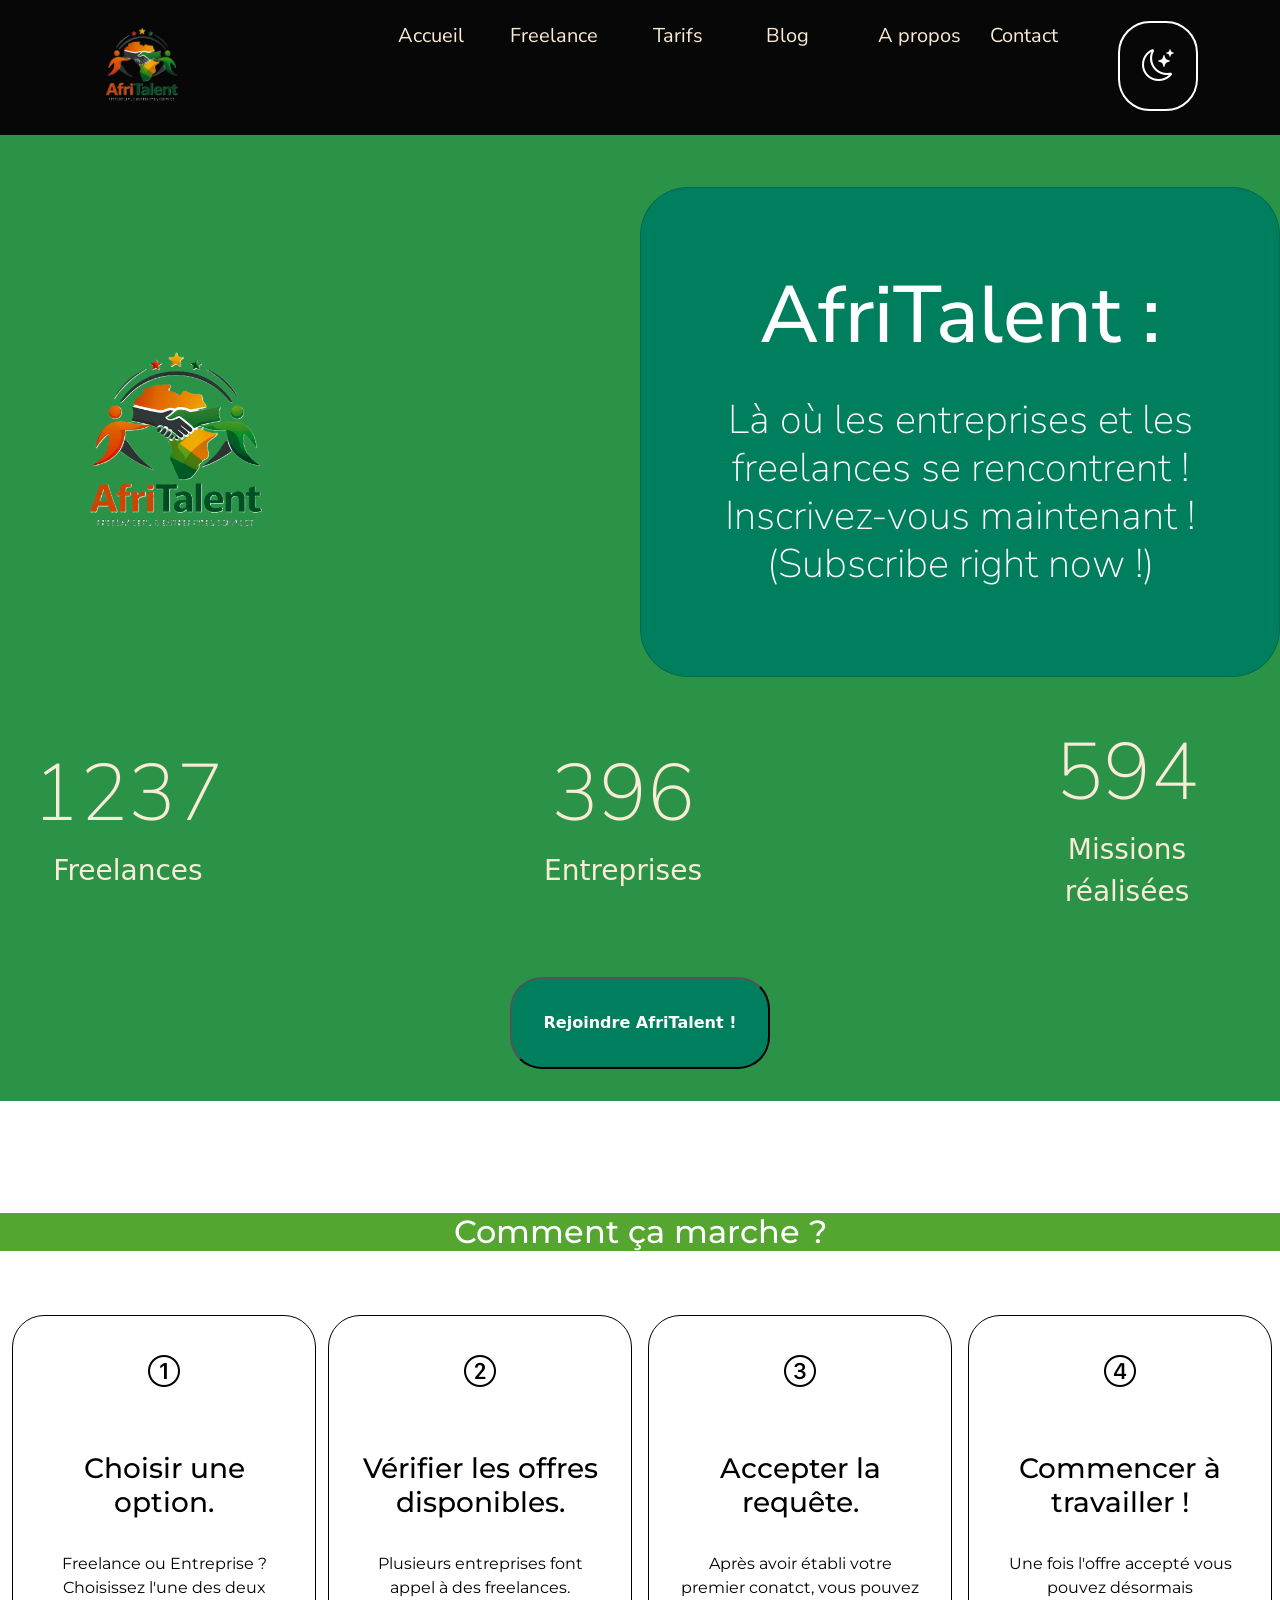
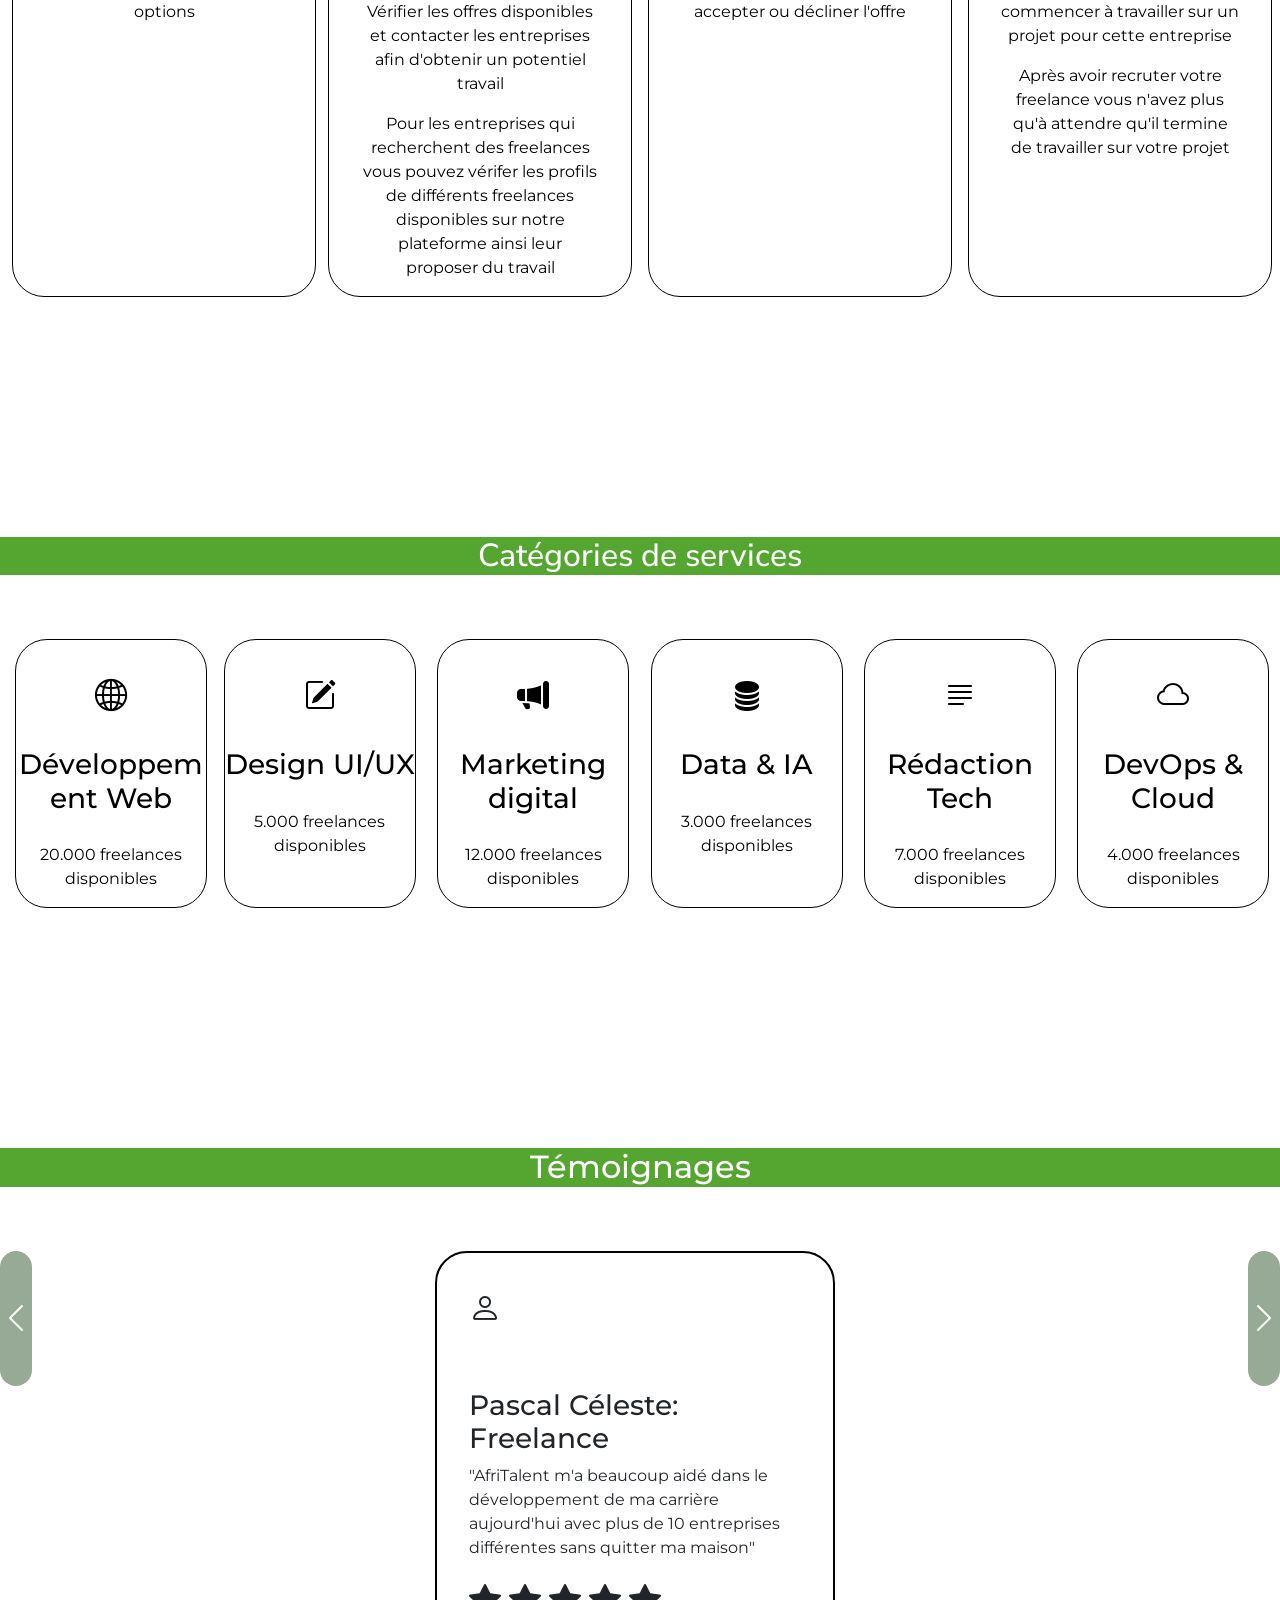
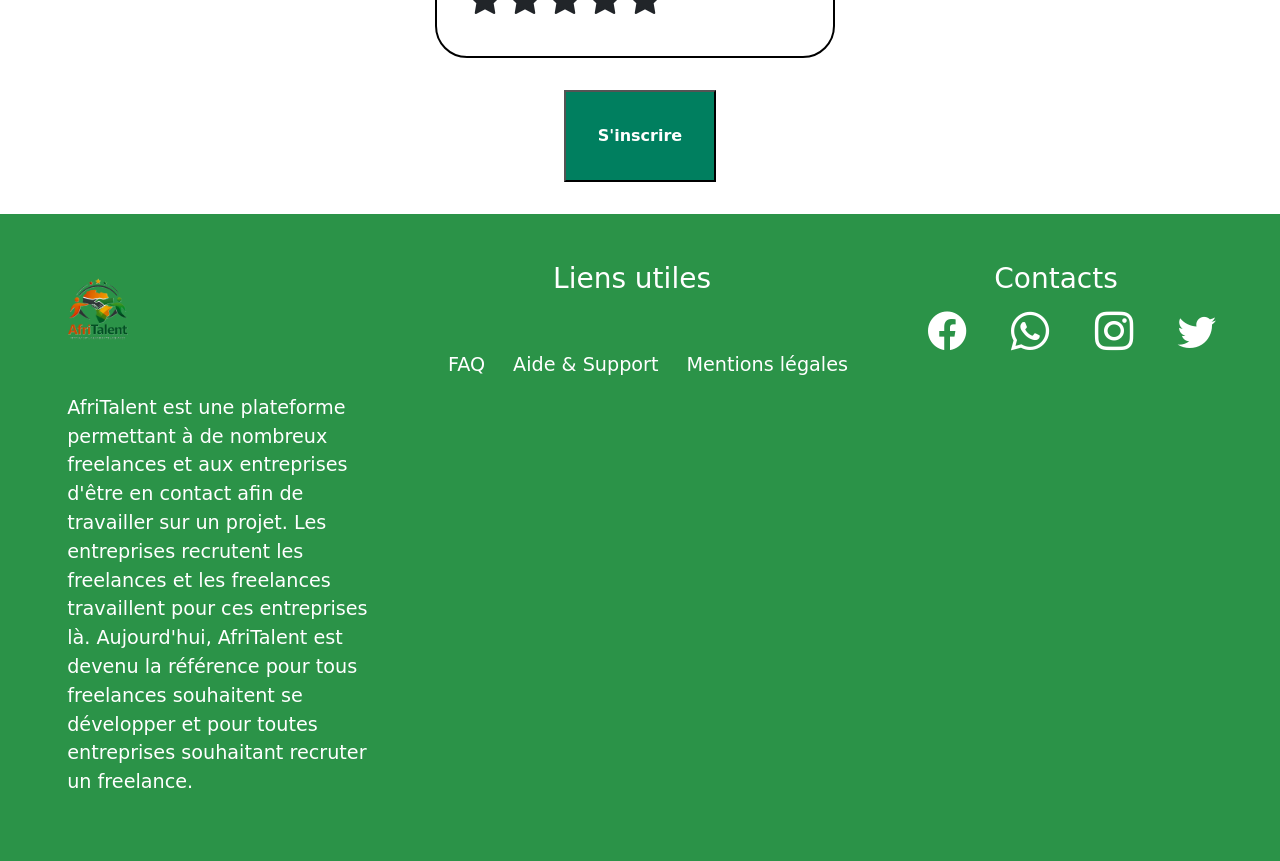
==== commit fbedf96a: "Finalisation : Corrections responsives, optimisation du code et commentaires" ====
--- a/index.html
+++ b/index.html
@@ -1,11 +1,11 @@
 <!DOCTYPE html>
-<html lang="en">
+<html lang="fr">
 <head>
     <meta charset="UTF-8">
     <meta name="viewport" content="width=device-width, initial-scale=1.0">
     <title>AfriTalent</title>
     <!-- Lien google fonts -->
-    <link rel="stylesheet" href="https://fonts.google.com/specimen/Montserrat">
+    <link href="https://fonts.googleapis.com/css2?family=Montserrat:wght@100..900&family=Nunito+Sans:wght@200..1000&display=swap" rel="stylesheet">
     <!-- Lien CSS personnel -->
     <link rel="stylesheet" href="CSS/style.css" type="text/css">
     <!-- Lien Bootstrap via CDN : Icone -->
@@ -17,7 +17,7 @@
     <header>
         <nav class="navbar navbar-expand-lg navbar-dark">
             <div class="container">
-                <img src="images/AfriTalent No background.png" alt="Logo AfriTalent">
+                <img src="images/AfriTalent.png" alt="Logo AfriTalent">
                 <button class="navbar-toggler" type="button" data-bs-toggle="collapse" data-bs-target="#navMenu" aria-controls="navMenu" aria-expanded="false" aria-label="Toggle navigation">
                     <span class="navbar-toggler-icon"></span>
                 </button>
@@ -54,7 +54,7 @@
     <section id="hero" class="fade_in">
         <ul>
             <li>
-                <img src="images/AfriTalent No background.png" alt="Logo AfriTalent">
+                <img src="images/AfriTalent.png" alt="Logo AfriTalent">
             </li>
             <li>
                 <div class="card" id="main_card">
@@ -129,7 +129,7 @@
         <div id="container_2">
             <div class="card col-12 col-md-6 col-lg-4" id="div1">
                 <i class="bi bi-globe2"></i>
-                <h3>Développemnt Web</h3>
+                <h3>Développement Web</h3>
                 <p>20.000 freelances disponibles</p>
             </div>        
             <div class="card col-12 col-md-6 col-lg-4" id="div2">
@@ -244,22 +244,24 @@
              </div>
              <!-- Contrôles précédent/suivant -->
              <button class="carousel-control-prev" type="button" data-bs-target="#testimonialsCarousel" data-bs-slide="prev" id="prev">
-                 <span class="carousel-control-prev-icon" aria-hidden="true"></span>
-                 <span class="visually-hidden">Précédent</span>
-                </button>
-                <button class="carousel-control-next" type="button" data-bs-target="#testimonialsCarousel" data-bs-slide="next" id="next">
-                    <span class="carousel-control-next-icon" aria-hidden="true"></span>
-                    <span class="visually-hidden">suivant</span>
-                </button>
-            </div>
-        </section>
-        <section id="cta">
-            <button>S'inscrire</button>
-        </section>
+                <span class="carousel-control-prev-icon" aria-hidden="true"></span>
+                <span class="visually-hidden">Précédent</span>
+            </button>
+            <button class="carousel-control-next" type="button" data-bs-target="#testimonialsCarousel" data-bs-slide="next" id="next">
+                <span class="carousel-control-next-icon" aria-hidden="true"></span>
+                <span class="visually-hidden">suivant</span>
+            </button>
+        </div>
+    </section>
+
+    <div id="cta">
+        <button>S'inscrire</button>
+    </div>
+
     <footer>
         <div id="container_4">
             <div id="col1">
-                <img src="images/AfriTalent No background.png" alt="Logo de AfriTalent" id="logo">
+                <img src="images/AfriTalent.png" alt="Logo de AfriTalent" id="logo">
                 <p>AfriTalent est une plateforme permettant à de nombreux freelances et aux entreprises d'être en contact afin de travailler sur un projet. Les entreprises recrutent les freelances et les freelances travaillent pour ces entreprises là. Aujourd'hui, AfriTalent est devenu la référence pour tous freelances souhaitent se développer et pour toutes entreprises souhaitant recruter un freelance.</p>
             </div>
             <div id="col2">
@@ -304,10 +306,10 @@
         </div>
     </footer>
     
+    
+    <div id="top"></div>
     <!-- Bootstrap 5 via CDN: script JavaScript -->
     <script src="https://cdn.jsdelivr.net/npm/bootstrap@5.3.0/dist/js/bootstrap.bundle.min.js"></script>
-    
-    <div id="top"></div>
     <!-- Script JS -->
     <script src="JS/main.js"></script>
 </body>
--- a/CSS/style.css
+++ b/CSS/style.css
@@ -64,12 +64,12 @@
     text-align: center;
     color: antiquewhite;
     padding-bottom: 2em;
-    height: 125vh;
+    height: auto;
     background: var(--quatrième-couleur);
 }
 #hero ul{
     display: flex;
-    gap: 25em;
+    gap: 20em;
 }
 #hero li{
     list-style: none;
@@ -123,6 +123,7 @@
     box-shadow: 0 10px 30px rgba(0, 0, 0);
 }
 #comment_ca_marche{
+    margin-bottom: 15em;
     margin-top: 7em;
 }
 #comment_ca_marche h2{
@@ -133,7 +134,7 @@
     text-align: center;
 }
 #comment_ca_marche #container{
-    height: 100vh;
+    height: auto;
     display: grid;
     grid-template-rows: repeat(1,1fr);
     grid-template-columns: repeat(4,1fr);
@@ -161,7 +162,7 @@
     border-color: black;
     text-align: center;
     color: black;
-    height: 70vh;
+    height: auto;
     width: 19em;
     padding-left: 2em;
     padding-right: 2em;
@@ -209,7 +210,7 @@
 }
 #categories_de_service .card{
     width: 12em;
-    height: 40vh;
+    height: auto;
 }
 #categories_de_service .card h3{
     margin-top: 1em;
@@ -252,7 +253,8 @@
     background: #31572c;
 }
 .carousel-item .card{
-    margin-left: 38%;
+    margin-left: 34%;
+    height: auto;
 }
 #temoignages h2{
     background: var(--couleur-principale);
@@ -269,7 +271,7 @@
 #temoignages .card{
     width: 25em;
     padding: 2em;
-    height: 70vh;
+    height: auto;
     border: solid 2px black;
     border-radius: 2em;
 }
@@ -297,6 +299,7 @@
     font-size: larger;
 }
 #container_4{
+    margin-right: 2.5em;
     padding-top: 2em;
     display: grid;
     grid-template-columns: repeat(4,1fr);
@@ -308,19 +311,15 @@
     grid-row: 1;
 }
 #col2{
-    width: 35em;
+    width: 27em;
     grid-column: 2;
     grid-row: 1;
 }
 #col3{
     text-align: center;
-    width: 25em;
+    width: 20em;
     grid-column: 3;
     grid-row: 1;
-}
-#col1, #col2, #col3{
-    background: var(--couleur-tertiaire);
-    border-radius: 3em;
 }
 #logo{
     margin-bottom: 2em;
@@ -512,7 +511,7 @@
     grid-row: 3;
 }
 #freelance_container .card-body{
-    border: solid 2px black;
+    border: solid 2px;
     border-radius: 2em;
     width: 23em;
     margin-bottom: 2em;
@@ -534,6 +533,17 @@
     padding-top: .5em;
 }
 /* CSS pour about.html */
+#title_about{
+    background: var(--couleur-tertiaire);
+    color: white;
+    font-family: var(--second-google-fonts);
+    margin-bottom: 2vh;
+    text-align: center;
+    height: 50vh;
+    padding-top: 1.5em;
+    font-weight: bold;
+    font-size: 5em;
+}
 #about section{
     margin-bottom: 5em;
 }
@@ -544,15 +554,18 @@
     font-family: var(--second-google-fonts);
 }
 #histoire{
-    margin-top: 2em;
-    padding-top: 2em;
-    height: 80vh;
+    margin-top: 0;
+    height: auto;
     background: linear-gradient(to bottom,rgba(0,0,0,0.5)), url("../images/26389178-groupe-de-affaires-gens-avoir-une-reunion-a-propos-entreprise-statistiques-photo.jpg");
     background-repeat: no-repeat;
     background-size: cover;
     background-position: center;
 }
 #histoire p{
+    padding-bottom: 2em;
+    width: 50%;
+    margin-left: 25%;
+    text-align: center;
     margin-top: 2em;
     font-family: var(--first-google-fonts);
     color: #fff;
@@ -564,7 +577,13 @@
 #about .card-body{
     border-radius: 2em;
     border: solid 2px black;
-    height: 70vh;
+    height: auto;
+}
+#about .card-body img{
+    width: 10em;
+    height: 10em;
+    border-radius: 5em;
+    text-align: center;
 }
 #about .card-body:hover{
     border: white;
@@ -581,11 +600,6 @@
 #about li{
     list-style: none;
 }
-#equipe img{
-    width: 300px;
-    height: 40vh;
-    border-radius: 10em;
-}
 #valeurs ul:last-child{
     margin-right: 2em;
 }
@@ -594,6 +608,10 @@
 }
 #valeurs i{
     font-size: 2em;
+}
+#container_chiffres_cle{
+    display: flex;
+    flex-direction: row;
 }
 /* RESPONSIVE DESIGN */
 
@@ -627,6 +645,9 @@
         gap: 1em;
     }
     
+    #navMenu ul :nth-child(3){
+        margin-right: 0;
+    }
     .nav-item{
         width: auto;
         text-align: center;
@@ -1029,6 +1050,7 @@
         grid-row: 1;
     }
     #col2{
+        width: 20em;
         text-align: center;
         grid-column: 1;
         grid-row: 2;
@@ -1144,15 +1166,44 @@
         width: 220px;
         height: auto;
     }
+
+    /* CHIFFRES CLES */
+    #chiffres_cle h2{
+        font-size: 3em;
+    }
+    #chiffres_cle p{
+        font-size: 1.5em;
+    }
+    #chiffres_cle div{
+        margin-left: 0 !important;
+    }
+    #container_chiffres_cle{
+        display: flex;
+        flex-direction: column;
+        justify-content: center;
+    }
+    #container_chiffres_cle > div{
+        text-align: center;
+        width: 100%;
+    }
     /* CONTACTS */
     #contact h1{
-        font-size: 5em;
+        font-size: 4em;
         padding-top: 2em;
+        height: 40vh;
     }
     #container_contacts form{
-        width: 20em;
+        margin-left: 0;
+        margin-right: 0;
+        width: 25em;
+    }
+    #form_btn{
+        width: 15em;
+        margin-left: 0;
+        margin-right: 0;
     }
     iframe{
+        margin-left: 0;
         width: 35em;
     }
     
@@ -1193,12 +1244,13 @@
     background: none;
     border: 2px solid white;
     border-radius: 2em;
-    height: 7vh;
+    height: 10vh;
     width: 5em;
     margin-top: 0;
     padding: 0;
     margin-left: 1em;
     margin-bottom: 0.25em;
+    text-align: center;
 }
 
 /* Dark Theme */
@@ -1208,17 +1260,29 @@
 }
 .dark-theme .card {
     background: none;
-    border-color: 2px solid white;
+    border: 2px solid #fff;
 }
 .dark-theme h1, .dark-theme h2, .dark-theme h3, .dark-theme p, .dark-theme i{
     color: #fff;
 }
+.dark-theme #tarifs li{
+    color: #fff;     
+}
 .dark-theme #hero, .dark-theme footer{
     background: var(--couleur-secondaire);
 }
-.dark-theme #cta1, .dark-theme #col1, .dark-theme #col2, .dark-theme #col3, .dark-theme #main_card, .dark-theme button, .dark-theme #envoyer{
+.dark-theme #cta1, .dark-theme #main_card, .dark-theme button, .dark-theme #envoyer{
     background-color: rgb(0, 95, 0);
 }
+.dark-theme #container_tarifs .card li{
+    color: #fff;
+}
+.dark-theme #container_tarifs .card, .dark-theme #freelance_container .card-body, .dark-theme #temoignages .card, .dark-theme #comment_ca_marche .card, .dark-theme #categories_de_service .card, .dark-theme#about .card-body{
+    border: 2px solid #ababab; 
+}
+.dark-theme #histoire{
+    margin-top: 0;
+}          
 
 /* Light theme */
 .light #hero{
@@ -1323,7 +1387,7 @@
     border-color: black;
     text-align: center;
     color: black;
-    height: 70vh;
+    height: auto;
     width: 19em;
     padding-left: 2em;
     padding-right: 2em;
@@ -1340,7 +1404,7 @@
     border-radius: 2em;
     text-align: center;
     color: black;
-    height: 60vh;
+    height: auto;
     width: 19em;
 }
 .light #categories_de_service .card:hover{
@@ -1706,7 +1770,7 @@
     font-family: var(--second-google-fonts);
 }
 .light #histoire{
-    margin-top: 2em;
+    margin-top: 0;
     padding-top: 2em;
     height: 80vh;
     background: linear-gradient(to bottom,rgba(0,0,0,0.5)), url("../images/26389178-groupe-de-affaires-gens-avoir-une-reunion-a-propos-entreprise-statistiques-photo.jpg");
@@ -1796,6 +1860,7 @@
     z-index: 999;
     border-radius: 3em;   
 }
+/* Compteurs */
 #compteurs{
     margin-right: 3em;
 }
@@ -1813,7 +1878,7 @@
 
 /* Fade-in */
 .fade_in{
-    opacity: 0;
+    opacity: 1;
     transform: translateY(50px);
     transition: all 1s ease;
 }
@@ -1822,9 +1887,43 @@
     opacity: 1;
     transform: translateY(0);
 }
-/* .error{
+
+/* Filtrage par catégories */
+/* Masquer les cartes non sélectionnées */
+#freelance.web .card, #freelance.marketing .card, #freelance.redaction .card, #freelance.cloud .card, #freelance.data_ia .card, #freelance.design .card{
+    display: none;
+}
+
+/* Afficher les cartes sélectionnées */
+#freelance.web .web{
+    display: block;
+}
+#freelance.marketing .marketing{
+    display: block;
+}
+#freelance.data_ia .data_ia{
+    display: block;
+}
+#freelance.redaction .redaction{
+    display: block;
+}
+#freelance.cloud .cloud{
+    display: block;
+}
+#freelance.design .design{
+    display: block;
+}
+
+/* Messages d'erreur et de succès */
+.error{
     color: red;
     font-size: 12px;
     display: block;
     margin-top: 5px;
-} */+}
+.success{
+    color: green;
+    font-size: 12px;
+    display: block;
+    margin-top: 5px;
+}
